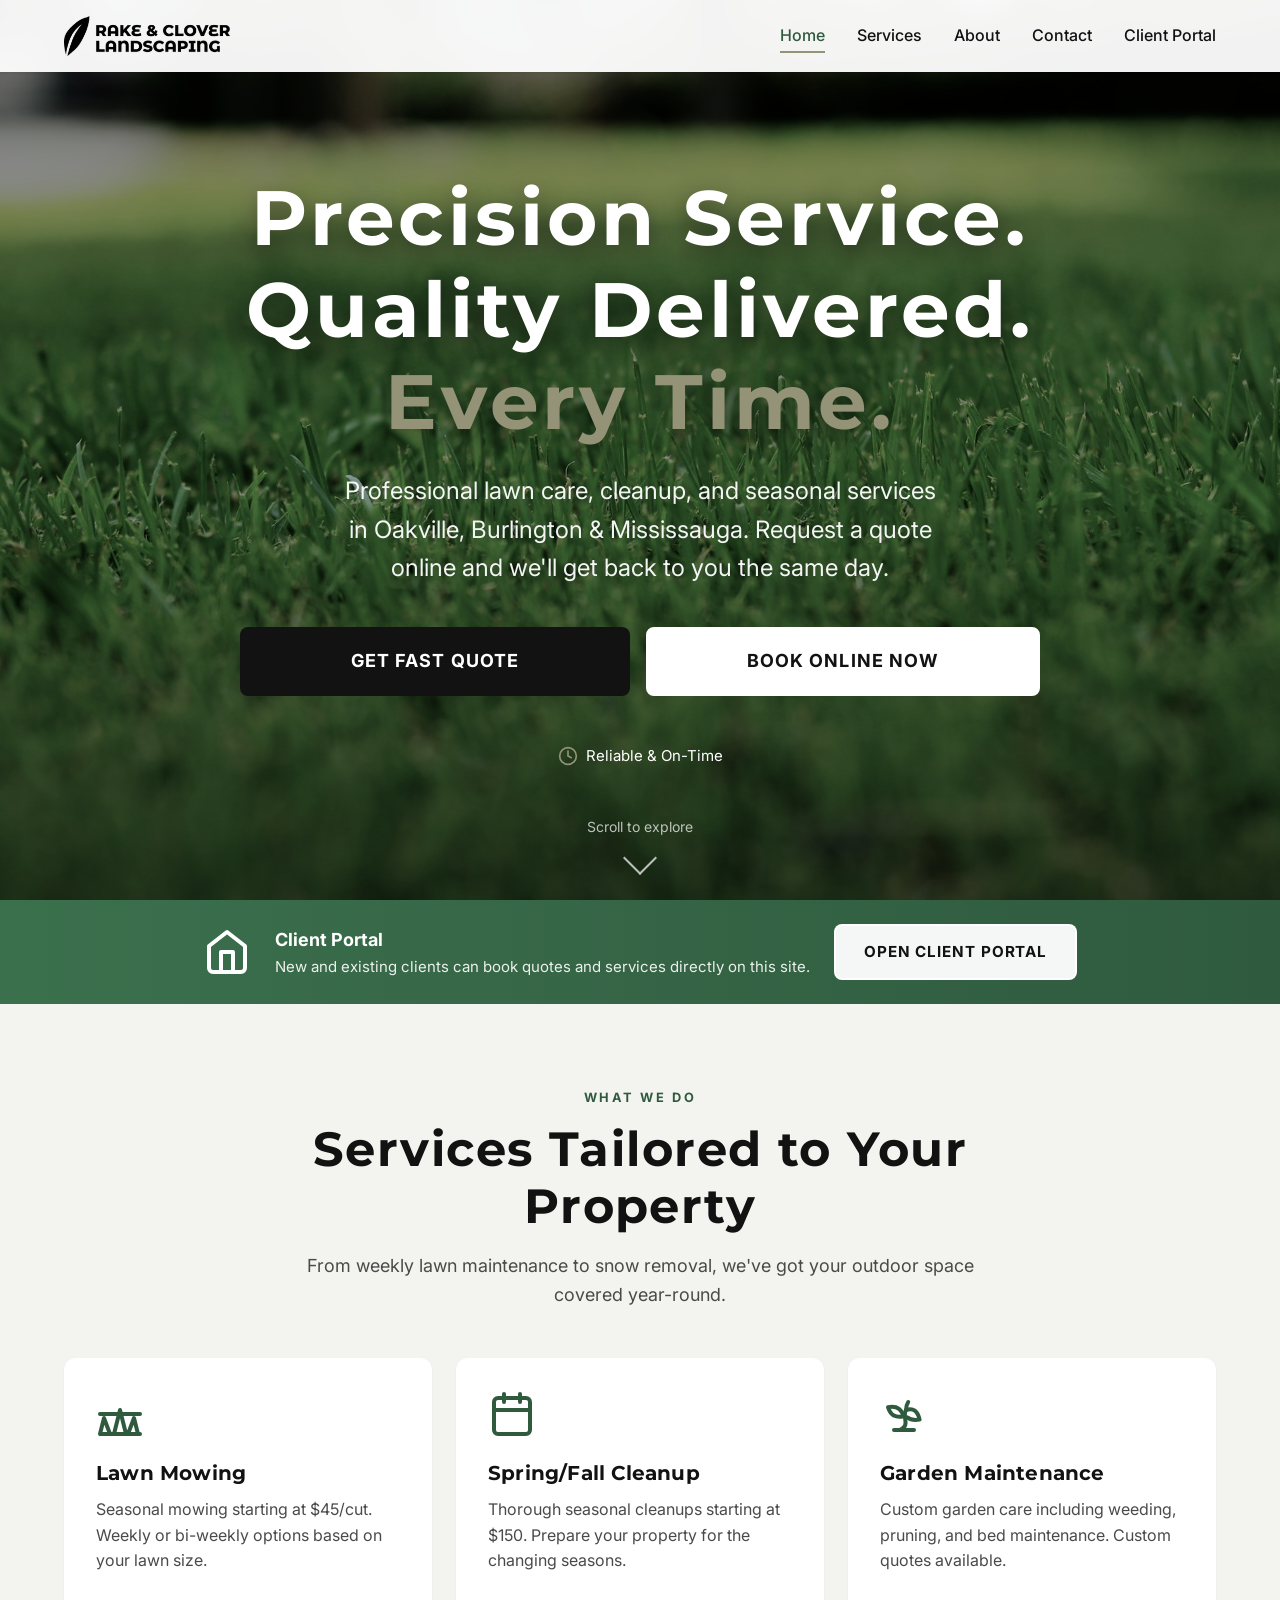
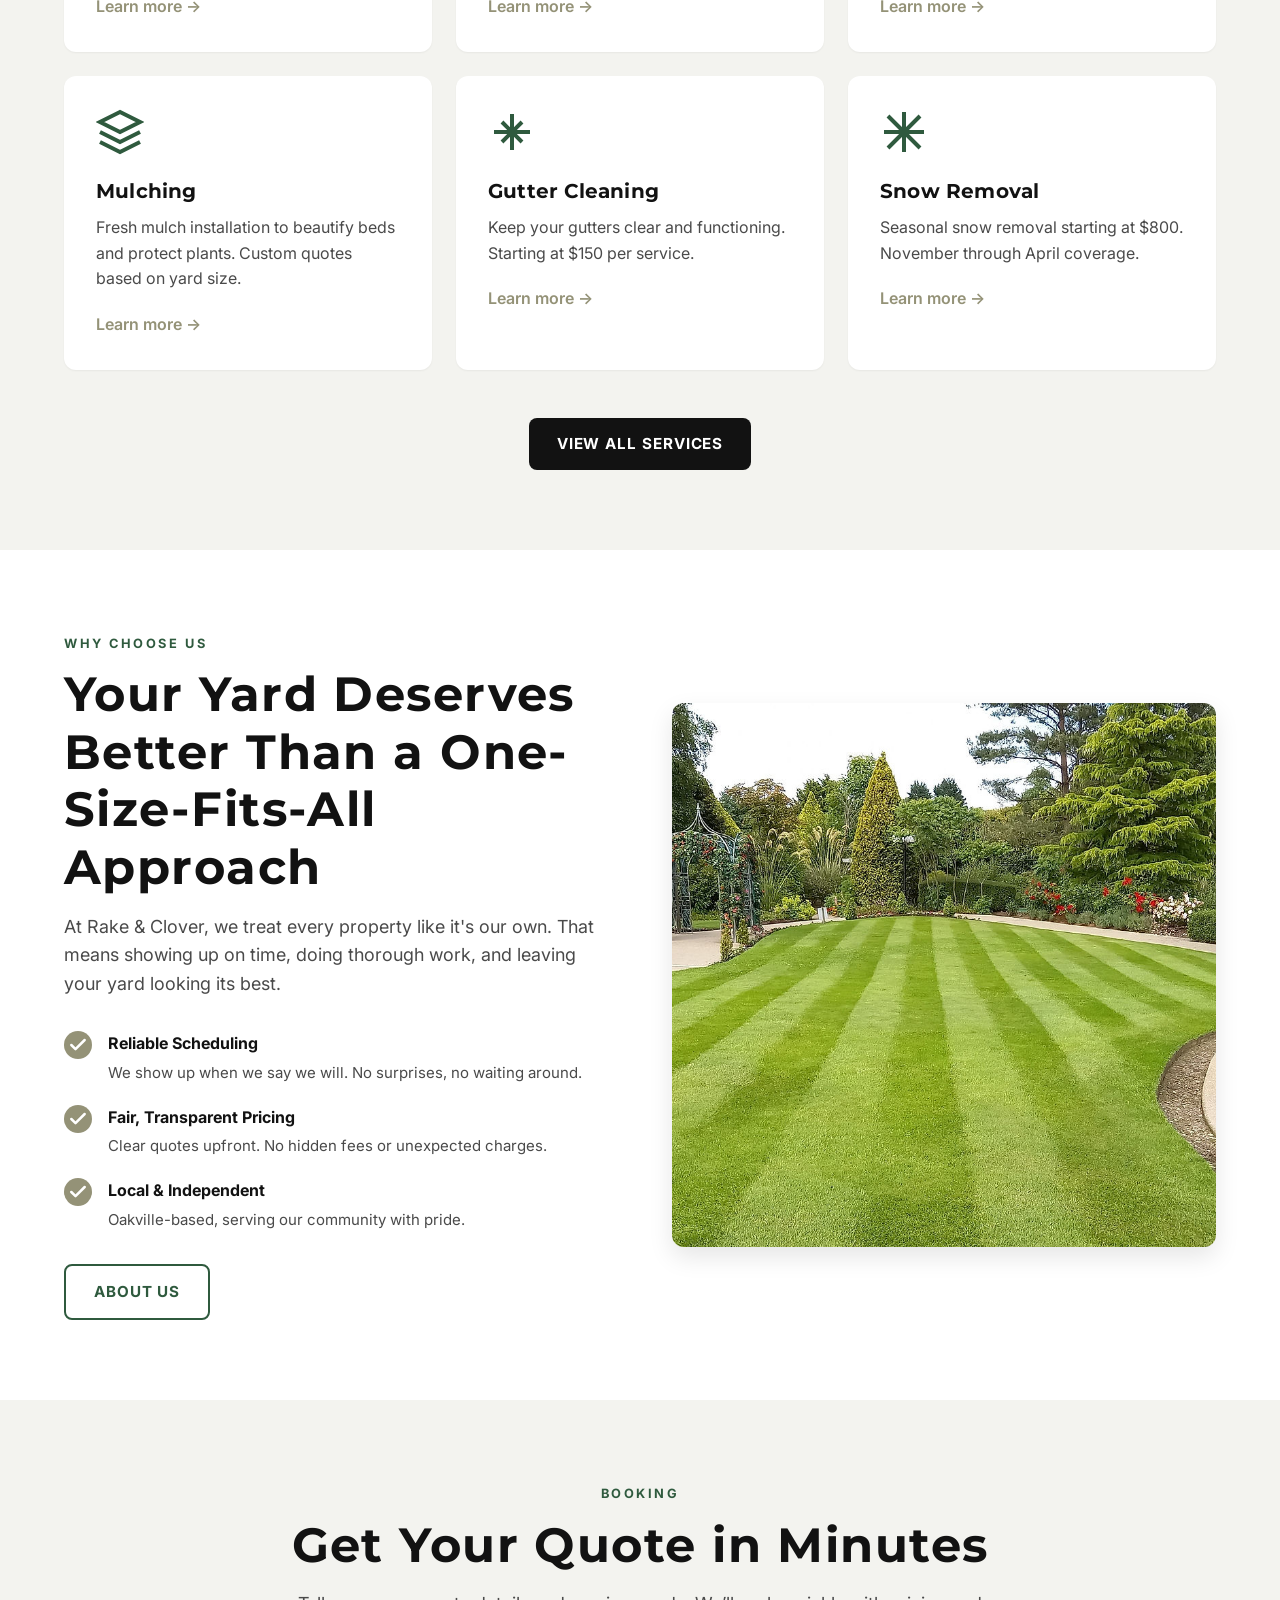
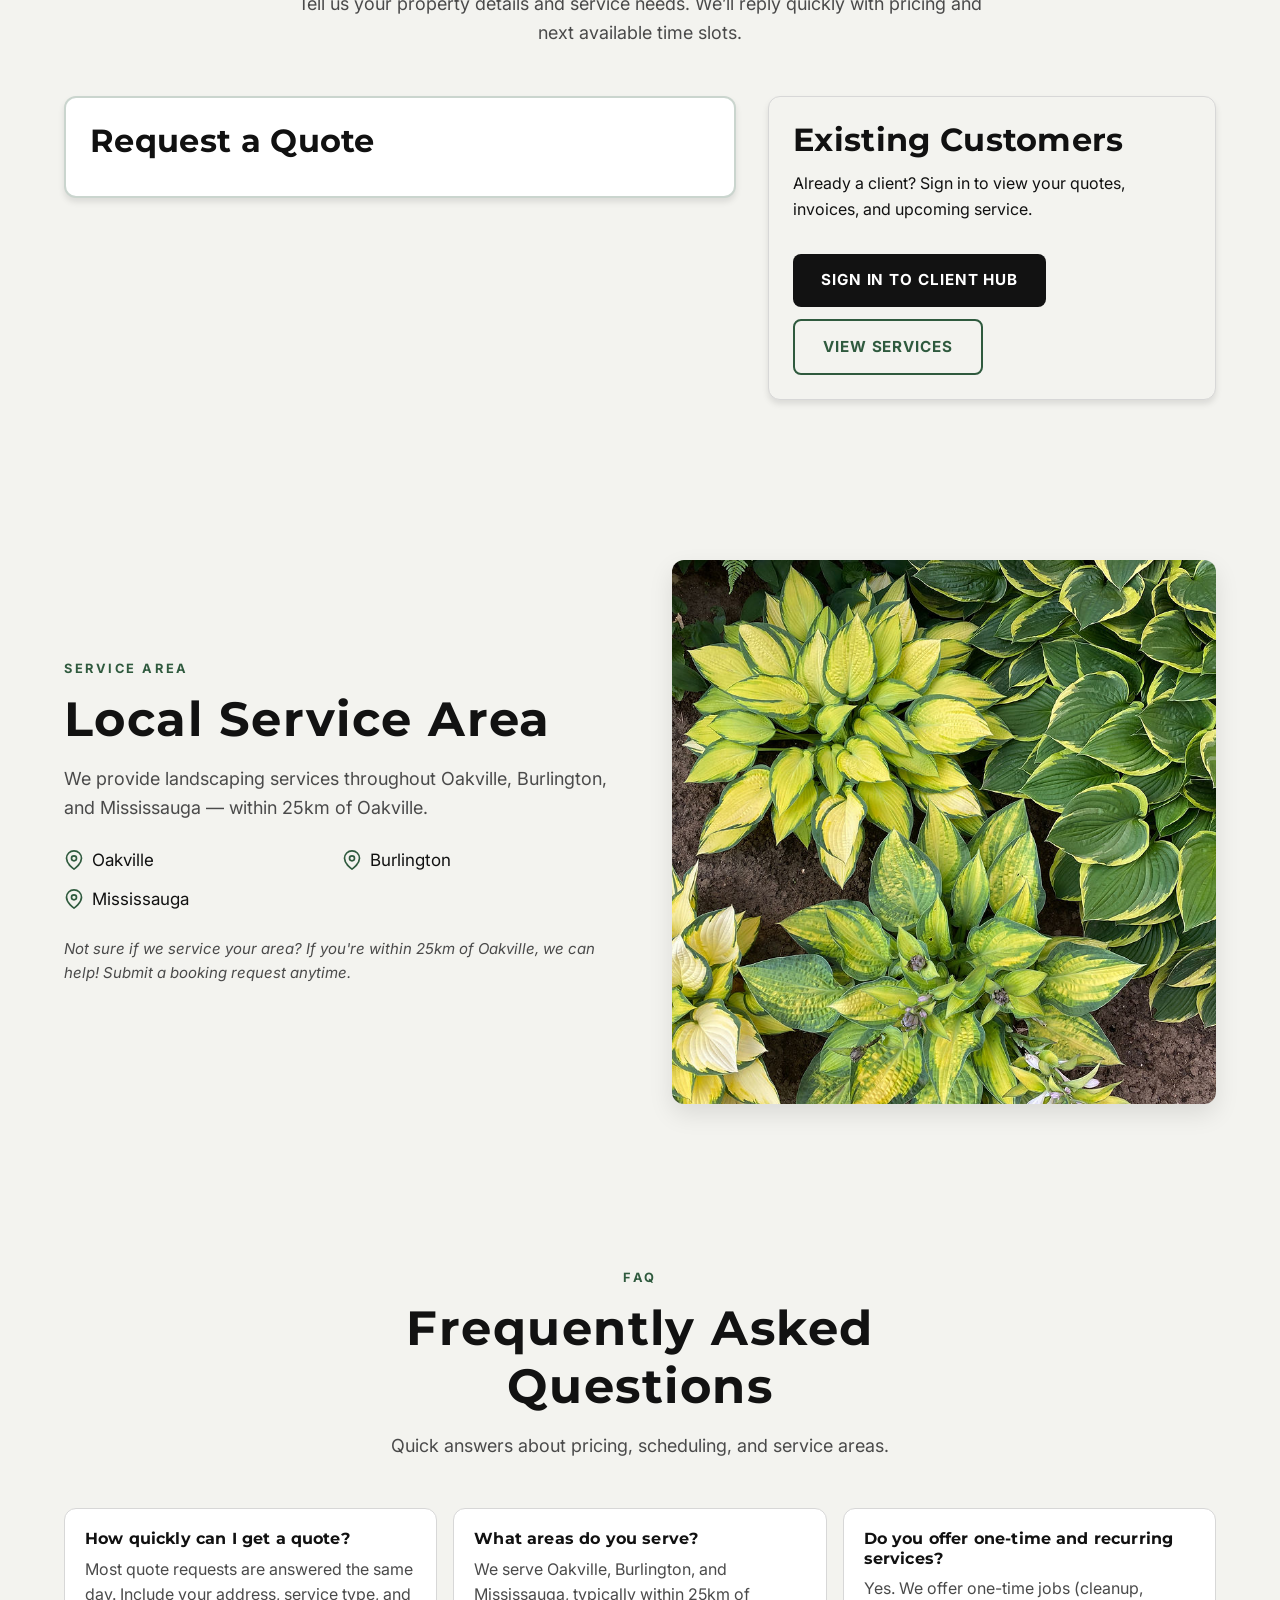
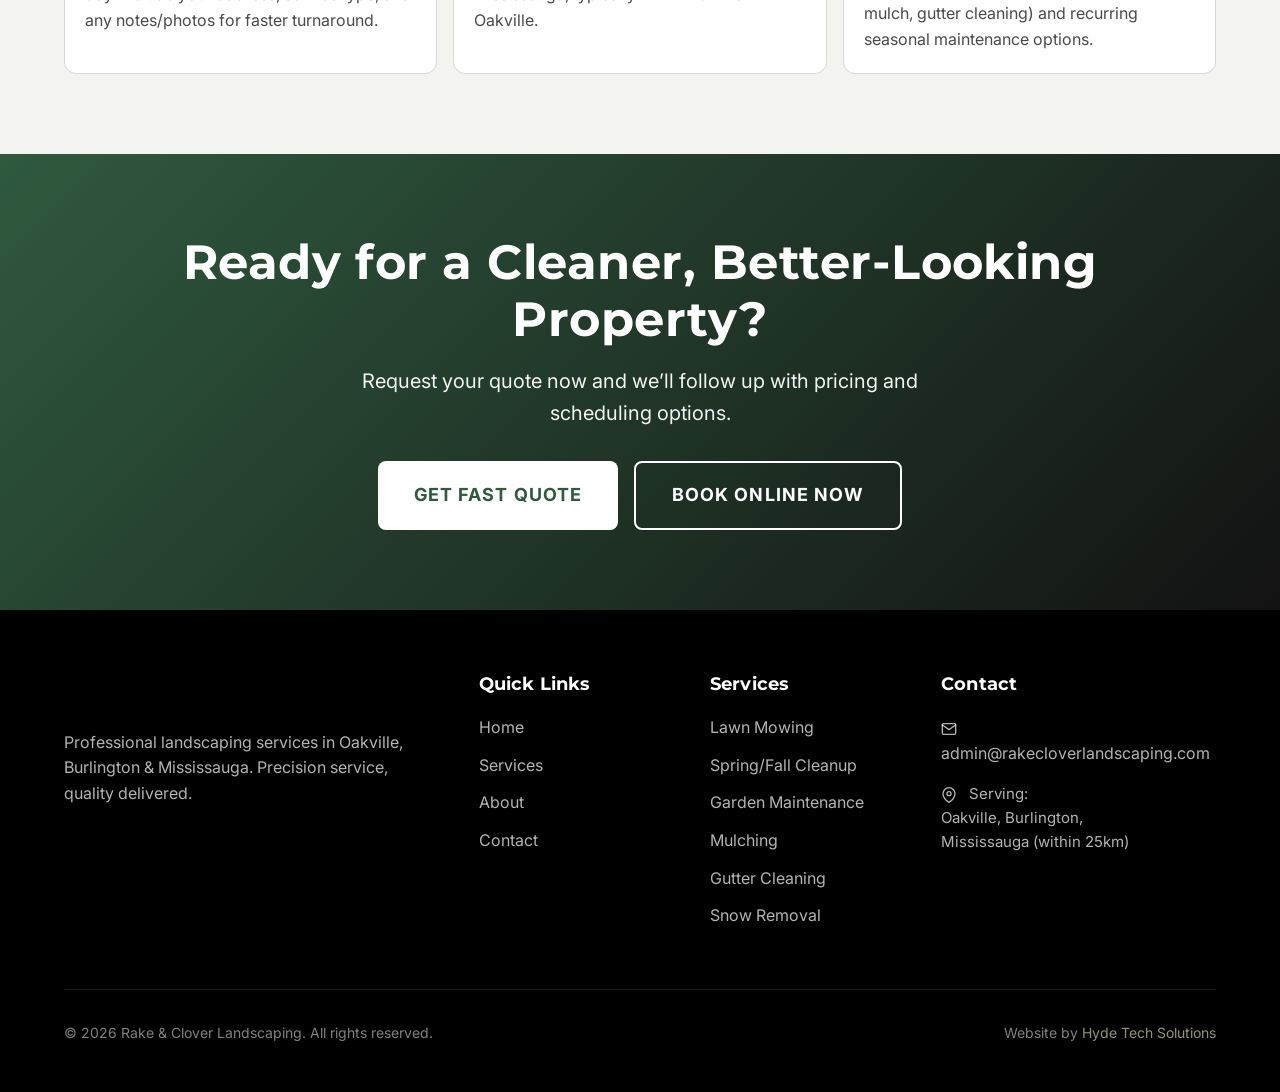
==== index.html @ 2d7fb5ef "Initial copy from rake-clover-landscaping-website (baseline)" ====
<!DOCTYPE html>
<html lang="en">
<head> <meta charset="UTF-8"> <meta name="viewport" content="width=device-width, initial-scale=1.0"> <link rel="canonical" href="https://rakecloverlandscaping.com/"> <title>Landscaping Oakville | Lawn Care, Cleanup & Snow Removal | Rake & Clover</title> <meta name="description" content="Rake & Clover Landscaping provides lawn mowing, spring/fall cleanup, mulch, gutter cleaning, and snow removal in Oakville, Burlington, and Mississauga. Request a fast quote."> <meta name="keywords" content="landscaping Oakville, lawn mowing Oakville, spring cleanup Oakville, fall cleanup Burlington, gutter cleaning Mississauga, snow removal Oakville"> <meta property="og:title" content="Rake & Clover Landscaping | Oakville, Burlington & Mississauga"> <meta property="og:description" content="Professional landscaping and seasonal property care. Fast quotes and reliable service."> <meta property="og:type" content="website"> <meta property="og:url" content="https://rakecloverlandscaping.com/"> <meta property="og:image" content="https://rakecloverlandscaping.com/images/brand-logo.png"> <link rel="stylesheet" href="css/style.css"> <link rel="preconnect" href="https://fonts.googleapis.com"> <link rel="preconnect" href="https://fonts.gstatic.com" crossorigin> <link href="https://fonts.googleapis.com/css2?family=Inter:wght@400;500;600;700;800&family=Montserrat:wght@600;700;800&display=swap" rel="stylesheet"> <link rel="icon" type="image/svg+xml" href="favicon.svg?v=3"> <link rel="apple-touch-icon" href="favicon.svg?v=3">
<script type="application/ld+json">{"@context":"https://schema.org","@type":"LocalBusiness","name":"Rake & Clover Landscaping","areaServed":["Oakville","Burlington","Mississauga"],"description":"Residential landscaping and seasonal property care services.","url":"https://rakecloverlandscaping.com/","serviceType":["Lawn Mowing","Spring/Fall Cleanup","Garden Maintenance","Mulching","Gutter Cleaning","Snow Removal"]}</script><!-- Meta Pixel Code -->
<script>
!function(f,b,e,v,n,t,s)
{if(f.fbq)return;n=f.fbq=function(){n.callMethod?
n.callMethod.apply(n,arguments):n.queue.push(arguments)};
if(!f._fbq)f._fbq=n;n.push=n;n.loaded=!0;n.version='2.0';
n.queue=[];t=b.createElement(e);t.async=!0;
t.src=v;s=b.getElementsByTagName(e)[0];
s.parentNode.insertBefore(t,s)}(window, document,'script',
'https://connect.facebook.net/en_US/fbevents.js');
fbq('init', '1283860010604973');
fbq('track', 'PageView');
</script>
<noscript><img height="1" width="1" style="display:none"
src="https://www.facebook.com/tr?id=1283860010604973&ev=PageView&noscript=1"
/></noscript>
<!-- End Meta Pixel Code -->
</head>
<body> <!-- SVG Icons Sprite --> <svg style="display: none;"> <defs> <symbol id="icon-phone" viewBox="0 0 24 24" fill="none" stroke="currentColor" stroke-width="2" stroke-linecap="round" stroke-linejoin="round"><path d="M22 16.92v3a2 2 0 0 1-2.18 2 19.79 19.79 0 0 1-8.63-3.07 19.5 19.5 0 0 1-6-6 19.79 19.79 0 0 1-3.07-8.67A2 2 0 0 1 4.11 2h3a2 2 0 0 1 2 1.72 12.84 12.84 0 0 0 .7 2.81 2 2 0 0 1-.45 2.11L8.09 9.91a16 16 0 0 0 6 6l1.27-1.27a2 2 0 0 1 2.11-.45 12.84 12.84 0 0 0 2.81.7A2 2 0 0 1 22 16.92z"/></symbol> <symbol id="icon-check" viewBox="0 0 24 24" fill="none" stroke="currentColor" stroke-width="3" stroke-linecap="round" stroke-linejoin="round"><polyline points="20 6 9 17 4 12"/></symbol> <symbol id="icon-map-pin" viewBox="0 0 24 24" fill="none" stroke="currentColor" stroke-width="2" stroke-linecap="round" stroke-linejoin="round"><path d="M21 10c0 7-9 13-9 13s-9-6-9-13a9 9 0 0 1 18 0z"/><circle cx="12" cy="10" r="3"/></symbol> <symbol id="icon-mail" viewBox="0 0 24 24" fill="none" stroke="currentColor" stroke-width="2" stroke-linecap="round" stroke-linejoin="round"><path d="M4 4h16c1.1 0 2 .9 2 2v12c0 1.1-.9 2-2 2H4c-1.1 0-2-.9-2-2V6c0-1.1.9-2 2-2z"/><polyline points="22,6 12,13 2,6"/></symbol> <symbol id="icon-clock" viewBox="0 0 24 24" fill="none" stroke="currentColor" stroke-width="2" stroke-linecap="round" stroke-linejoin="round"><circle cx="12" cy="12" r="10"/><polyline points="12 6 12 12 16 14"/></symbol> <symbol id="icon-star" viewBox="0 0 24 24" fill="currentColor"><polygon points="12 2 15.09 8.26 22 9.27 17 14.14 18.18 21.02 12 17.77 5.82 21.02 7 14.14 2 9.27 8.91 8.26 12 2"/></symbol> <symbol id="icon-lawn" viewBox="0 0 24 24" fill="none" stroke="currentColor" stroke-width="2" stroke-linecap="round" stroke-linejoin="round"><path d="M2 22h20M2 22l2-8 3 8M9 22l3-12 3 12M16 22l3-8 2 8M2 12h20"/></symbol> <symbol id="icon-scissors" viewBox="0 0 24 24" fill="none" stroke="currentColor" stroke-width="2" stroke-linecap="round" stroke-linejoin="round"><circle cx="6" cy="6" r="3"/><circle cx="6" cy="18" r="3"/><line x1="20" y1="4" x2="8.12" y2="15.88"/><line x1="14.47" y1="14.48" x2="20" y2="20"/><line x1="8.12" y1="8.12" x2="12" y2="12"/></symbol> <symbol id="icon-shield" viewBox="0 0 24 24" fill="none" stroke="currentColor" stroke-width="2" stroke-linecap="round" stroke-linejoin="round"><path d="M12 22s8-4 8-10V5l-8-3-8 3v7c0 6 8 10 8 10z"/></symbol> <symbol id="icon-plant" viewBox="0 0 24 24" fill="none" stroke="currentColor" stroke-width="2" stroke-linecap="round" stroke-linejoin="round"><path d="M7 20h10M10 20c5.5-2.5.8-6.4 3-10"/><path d="M9.5 9.4c1.1.8 1.8 2.2 2.3 3.7-2 .4-3.5.4-4.8-.3-1.2-.6-2.3-1.9-3-4.2 2.8-.5 4.4 0 5.5.8z"/><path d="M14.1 6a7 7 0 0 0-1.1 4c1.9-.6 3.2-.6 4.4.3 1.1.8 1.9 2.3 2.4 4.5-3.1.5-5.1-.2-6.2-1.1"/></symbol> <symbol id="icon-calendar" viewBox="0 0 24 24" fill="none" stroke="currentColor" stroke-width="2" stroke-linecap="round" stroke-linejoin="round"><rect x="3" y="4" width="18" height="18" rx="2" ry="2"/><line x1="16" y1="2" x2="16" y2="6"/><line x1="8" y1="2" x2="8" y2="6"/><line x1="3" y1="10" x2="21" y2="10"/></symbol> <symbol id="icon-home" viewBox="0 0 24 24" fill="none" stroke="currentColor" stroke-width="2" stroke-linecap="round" stroke-linejoin="round"><path d="M3 9l9-7 9 7v11a2 2 0 0 1-2 2H5a2 2 0 0 1-2-2z"/><polyline points="9 22 9 12 15 12 15 22"/></symbol> <symbol id="icon-leaf" viewBox="0 0 24 24" fill="none" stroke="currentColor" stroke-width="2" stroke-linecap="round" stroke-linejoin="round"><path d="M11 20A7 7 0 0 1 9.8 6.1C15.5 5 17 4.48 19 2c1 2 2 4.18 2 8 0 5.5-4.78 10-10 10Z"/><path d="M2 21c0-3 1.85-5.36 5.08-6C9.5 14.52 12 13 13 12"/></symbol> </defs> </svg> <!-- Header --> <header class="header"> <div class="container"> <nav class="navbar"> <a href="index.html" class="logo"> <img class="brand-logo" src="images/brand-logo.png" alt="Rake & Clover Landscaping"> </a> <button class="nav-toggle" aria-label="Toggle navigation"> <span></span> <span></span> <span></span> </button> <ul class="nav-menu"> <li><a href="index.html" class="active">Home</a></li> <li><a href="services.html">Services</a></li> <li><a href="about.html">About</a></li> <li><a href="contact.html">Contact</a></li> <li><a href="portal.html">Client Portal</a></li> </ul>
</nav> </div> </header> <!-- Hero Section --> <section class="hero"> <div class="hero-bg" style="background-image: url('images/hero-grass.jpg'); background-size: cover; background-position: center;"> <div class="hero-overlay"></div> </div> <div class="container"> <div class="hero-content"> <h1 class="hero-title">Precision Service.<br>Quality Delivered.<br><span class="text-accent">Every Time.</span></h1> <p class="hero-subtitle">Professional lawn care, cleanup, and seasonal services in Oakville, Burlington & Mississauga. Request a quote online and we'll get back to you the same day.</p> <div class="hero-ctas"> <a href="index.html#booking" class="btn btn-large btn-primary"> <span>Get Fast Quote</span>  </a> <a href="contact.html" class="btn btn-large btn-secondary">Book Online Now</a> </div> <div class="hero-trust"> <div class="trust-item"> <svg class="trust-icon"><use href="#icon-clock"/></svg> <span>Reliable & On-Time</span> </div> </div> </div> </div> <div class="scroll-indicator"> <span>Scroll to explore</span> <div class="scroll-arrow"></div> </div> </section> <!-- AI Agent Banner --> <section class="ai-banner"> <div class="container"> <div class="ai-banner-content"> <svg class="ai-icon"><use href="#icon-home"/></svg> <div class="ai-text"> <strong>Client Portal</strong> <span>New and existing clients can book quotes and services directly on this site.</span> </div> <a href="portal.html" class="btn btn-accent">Open Client Portal</a> </div> </div> </section> <!-- Services Section --> <section class="services-section" id="services"> <div class="container"> <div class="section-header"> <span class="section-label">What We Do</span> <h2 class="section-title">Services Tailored to Your Property</h2> <p class="section-subtitle">From weekly lawn maintenance to snow removal, we've got your outdoor space covered year-round.</p> </div> <div class="services-grid"> <div class="service-card"> <svg class="service-icon"><use href="#icon-lawn"/></svg> <h3>Lawn Mowing</h3> <p>Seasonal mowing starting at $45/cut. Weekly or bi-weekly options based on your lawn size.</p> <a href="services.html#lawn-care" class="link-arrow">Learn more →</a> </div> <div class="service-card"> <svg class="service-icon"><use href="#icon-calendar"/></svg> <h3>Spring/Fall Cleanup</h3> <p>Thorough seasonal cleanups starting at $150. Prepare your property for the changing seasons.</p> <a href="services.html#seasonal" class="link-arrow">Learn more →</a> </div> <div class="service-card"> <svg class="service-icon"><use href="#icon-plant"/></svg> <h3>Garden Maintenance</h3> <p>Custom garden care including weeding, pruning, and bed maintenance. Custom quotes available.</p> <a href="services.html#garden" class="link-arrow">Learn more →</a> </div> <div class="service-card"> <svg class="service-icon" viewBox="0 0 24 24" fill="none" stroke="currentColor" stroke-width="2"><path d="M12 2L2 7l10 5 10-5-10-5zM2 17l10 5 10-5M2 12l10 5 10-5"/></svg> <h3>Mulching</h3> <p>Fresh mulch installation to beautify beds and protect plants. Custom quotes based on yard size.</p> <a href="services.html#mulch" class="link-arrow">Learn more →</a> </div> <div class="service-card"> <svg class="service-icon" viewBox="0 0 24 24" fill="none" stroke="currentColor" stroke-width="2"><path d="M12 3v18M3 12h18M7 7l10 10M7 17L17 7"/></svg> <h3>Gutter Cleaning</h3> <p>Keep your gutters clear and functioning. Starting at $150 per service.</p> <a href="services.html#gutter" class="link-arrow">Learn more →</a> </div> <div class="service-card"> <svg class="service-icon" viewBox="0 0 24 24" fill="none" stroke="currentColor" stroke-width="2"><path d="M12 2v20M2 12h20M4 4l16 16M4 20L20 4"/></svg> <h3>Snow Removal</h3> <p>Seasonal snow removal starting at $800. November through April coverage.</p> <a href="services.html#snow" class="link-arrow">Learn more →</a> </div> </div> <div class="section-cta"> <a href="services.html" class="btn btn-primary">View All Services</a> </div> </div> </section> <!-- Why Choose Us --> <section class="why-us"> <div class="container"> <div class="why-us-grid"> <div class="why-us-content"> <span class="section-label">Why Choose Us</span> <h2 class="section-title">Your Yard Deserves Better Than a One-Size-Fits-All Approach</h2> <p>At Rake & Clover, we treat every property like it's our own. That means showing up on time, doing thorough work, and leaving your yard looking its best.</p> <ul class="feature-list"> <li> <svg class="feature-icon"><use href="#icon-check"/></svg> <div> <strong>Reliable Scheduling</strong> <span>We show up when we say we will. No surprises, no waiting around.</span> </div> </li> <li> <svg class="feature-icon"><use href="#icon-check"/></svg> <div> <strong>Fair, Transparent Pricing</strong> <span>Clear quotes upfront. No hidden fees or unexpected charges.</span> </div> </li> <li> <svg class="feature-icon"><use href="#icon-check"/></svg> <div> <strong>Local & Independent</strong> <span>Oakville-based, serving our community with pride.</span> </div> </li> </ul> <a href="about.html" class="btn btn-secondary">About Us</a> </div> <div class="why-us-image"> <img src="images/lawn-care.jpg" alt="Beautiful striped lawn with trees and paths" class="rounded-image"> </div> </div> </div> </section> <!-- Booking Section --> <section class="booking-section" id="booking"> <div class="container"> <div class="section-header"> <span class="section-label">Booking</span> <h2 class="section-title">Get Your Quote in Minutes</h2> <p class="section-subtitle">Tell us your property details and service needs. We’ll reply quickly with pricing and next available time slots.</p> </div> <div class="booking-grid"> <div class="booking-card"> <h3>Request a Quote</h3> <!-- Jobber Work Request Form Embed --> <div id="1b58b81e-cdf5-4b91-8c68-4f1d2977c3e0-2474134"></div> <link rel="stylesheet" href="https://d3ey4dbjkt2f6s.cloudfront.net/assets/external/work_request_embed.css" media="screen" /> <script src="https://d3ey4dbjkt2f6s.cloudfront.net/assets/static_link/work_request_embed_snippet.js" clienthub_id="1b58b81e-cdf5-4b91-8c68-4f1d2977c3e0-2474134" form_url="https://clienthub.getjobber.com/client_hubs/1b58b81e-cdf5-4b91-8c68-4f1d2977c3e0/public/work_request/embedded_work_request_form?form_id=2474134"></script> </div> <div class="booking-card" style="background: var(--color-bg-alt);"> <h3>Existing Customers</h3> <p>Already a client? Sign in to view your quotes, invoices, and upcoming service.</p> <a class="btn btn-primary" href="https://clienthub.getjobber.com/client_hubs/1b58b81e-cdf5-4b91-8c68-4f1d2977c3e0/login/new?source=share_login" target="_blank" rel="noopener" style="margin-top: 1rem;">Sign In to Client Hub</a> <a class="btn btn-secondary" href="services.html" style="margin-top: 0.75rem;">View Services</a> </div> </div> </div> </section> <!-- Service Area --> <section class="service-area"> <div class="container"> <div class="service-area-grid"> <div class="service-area-content"> <span class="section-label">Service Area</span> <h2 class="section-title">Local Service Area</h2> <p>We provide landscaping services throughout Oakville, Burlington, and Mississauga — within 25km of Oakville.</p> <ul class="location-list"> <li><svg class="location-icon"><use href="#icon-map-pin"/></svg> Oakville</li> <li><svg class="location-icon"><use href="#icon-map-pin"/></svg> Burlington</li> <li><svg class="location-icon"><use href="#icon-map-pin"/></svg> Mississauga</li> </ul> <p class="location-note">Not sure if we service your area? If you're within 25km of Oakville, we can help! Submit a booking request anytime.</p> </div> <div class="service-area-map"> <img src="images/garden-maintenance.jpg" alt="Landscaping service area - Oakville, Burlington, Mississauga" class="rounded-image"> </div> </div> </div> </section> <!-- FAQ Section --> <section class="faq-section"> <div class="container"> <div class="section-header"> <span class="section-label">FAQ</span> <h2 class="section-title">Frequently Asked Questions</h2> <p class="section-subtitle">Quick answers about pricing, scheduling, and service areas.</p> </div> <div class="faq-grid"> <div class="faq-item"><h3>How quickly can I get a quote?</h3><p>Most quote requests are answered the same day. Include your address, service type, and any notes/photos for faster turnaround.</p></div> <div class="faq-item"><h3>What areas do you serve?</h3><p>We serve Oakville, Burlington, and Mississauga, typically within 25km of Oakville.</p></div> <div class="faq-item"><h3>Do you offer one-time and recurring services?</h3><p>Yes. We offer one-time jobs (cleanup, mulch, gutter cleaning) and recurring seasonal maintenance options.</p></div>  </div> </div> </section> <!-- CTA Section --> <section class="cta-section"> <div class="container"> <div class="cta-content"> <h2>Ready for a Cleaner, Better-Looking Property?</h2> <p>Request your quote now and we’ll follow up with pricing and scheduling options.</p> <div class="cta-buttons"> <a href="index.html#booking" class="btn btn-large btn-white"> <span>Get Fast Quote</span> </a> <a href="contact.html" class="btn btn-large btn-outline-white">Book Online Now</a> </div> </div> </div> </section> <!-- Footer --> <footer class="footer"> <div class="container"> <div class="footer-grid"> <div class="footer-brand"> <a href="index.html" class="logo"> <img class="brand-logo" src="images/brand-logo.png" alt="Rake & Clover Landscaping"> </a> <p>Professional landscaping services in Oakville, Burlington & Mississauga. Precision service, quality delivered.</p> <!-- Social links: add URLs when Jon provides Facebook/Instagram/Google pages --> </div> <div class="footer-links"> <h4>Quick Links</h4> <ul> <li><a href="index.html">Home</a></li> <li><a href="services.html">Services</a></li> <li><a href="about.html">About</a></li> <li><a href="contact.html">Contact</a></li> </ul> </div> <div class="footer-links"> <h4>Services</h4> <ul> <li><a href="services.html#lawn-care">Lawn Mowing</a></li> <li><a href="services.html#seasonal">Spring/Fall Cleanup</a></li> <li><a href="services.html#garden">Garden Maintenance</a></li> <li><a href="services.html#mulch">Mulching</a></li> <li><a href="services.html#gutter">Gutter Cleaning</a></li> <li><a href="services.html#snow">Snow Removal</a></li> </ul> </div> <div class="footer-contact"> <h4>Contact</h4> <p> <a href="mailto:admin@rakecloverlandscaping.com"><svg class="icon-inline"><use href="#icon-mail"/></svg> admin@rakecloverlandscaping.com</a> </p> <p class="service-area-text"> <svg class="icon-inline"><use href="#icon-map-pin"/></svg> Serving:<br> Oakville, Burlington,<br>Mississauga (within 25km) </p> </div> </div> <div class="footer-bottom"> <p>&copy; 2026 Rake & Clover Landscaping. All rights reserved.</p> <p class="credit">Website by <a href="https://hydetech.ca" target="_blank">Hyde Tech Solutions</a></p> </div> </div> </footer>
<script src="js/main.js"></script>
</body>
</html>
---- css/style.css ----
/* Rake & Clover Landscaping - Main Stylesheet */

/* CSS Variables */
:root {
    --color-primary: #2f5a3e;
    --color-primary-dark: #121212;
    --color-primary-light: #3b704d;
    --color-accent: #949277;
    --color-accent-hover: #7f7d64;
    --color-text: #111111;
    --color-text-light: #4a4a4a;
    --color-text-muted: #707070;
    --color-bg: #ffffff;
    --color-bg-alt: #f3f3ef;
    --color-bg-dark: #000000;
    --color-border: #d7d7d7;
    --color-white: #fff;
    --color-success: #28a745;
    
    --font-heading: 'Montserrat', 'Inter', sans-serif;
    --font-body: 'Inter', -apple-system, BlinkMacSystemFont, sans-serif;
    
    --shadow-sm: 0 1px 2px rgba(0,0,0,0.05);
    --shadow-md: 0 4px 6px rgba(0,0,0,0.1);
    --shadow-lg: 0 10px 25px rgba(0,0,0,0.1);
    --shadow-xl: 0 20px 40px rgba(0,0,0,0.15);
    
    --radius-sm: 4px;
    --radius-md: 8px;
    --radius-lg: 12px;
    --radius-xl: 16px;
    
    --transition: all 0.3s ease;
    --max-width: 1200px;
}

/* Reset & Base */
*, *::before, *::after {
    box-sizing: border-box;
    margin: 0;
    padding: 0;
}

html {
    scroll-behavior: smooth;
    font-size: 16px;
}

body {
    font-family: var(--font-body);
    font-size: 1rem;
    line-height: 1.6;
    color: var(--color-text);
    background-color: var(--color-bg);
    -webkit-font-smoothing: antialiased;
    -moz-osx-font-smoothing: grayscale;
}

img {
    max-width: 100%;
    height: auto;
    display: block;
}

/* SVG Icons */
.icon {
    width: 20px;
    height: 20px;
    flex-shrink: 0;
}

.icon-inline {
    width: 16px;
    height: 16px;
    display: inline-block;
    vertical-align: middle;
    margin-right: 0.5rem;
}

/* Brand Logo */
.brand-logo {
    height: 40px;
    width: auto;
    display: block;
}

@media (max-width: 768px) {
    .brand-logo {
        height: 34px;
    }
}

/* Phone Icon */
.phone-icon {
    width: 18px;
    height: 18px;
}

/* Service Icons */
.service-icon {
    width: 48px;
    height: 48px;
    color: var(--color-primary);
    margin-bottom: 1rem;
}

/* Feature Icons */
.feature-icon {
    width: 24px;
    height: 24px;
    color: var(--color-white);
    background-color: var(--color-accent);
    border-radius: 50%;
    padding: 4px;
    flex-shrink: 0;
}

/* Trust Icons */
.trust-icon {
    width: 20px;
    height: 20px;
    color: var(--color-white);
}

.trust-icon.star-icon {
    color: var(--color-accent);
}

/* Location Icons */
.location-icon {
    width: 20px;
    height: 20px;
    color: var(--color-primary);
    flex-shrink: 0;
}

/* AI Banner Icon */
.ai-icon {
    width: 48px;
    height: 48px;
    flex-shrink: 0;
}

/* Social Icons */
.social-links svg {
    width: 24px;
    height: 24px;
    transition: var(--transition);
}

.social-links a:hover svg {
    transform: translateY(-3px);
    color: var(--color-accent);
}

/* Star Rating */
.stars {
    display: flex;
    gap: 0.25rem;
}

.stars svg {
    width: 20px;
    height: 20px;
    color: var(--color-accent);
    fill: var(--color-accent);
}

/* Rounded Images */
.rounded-image {
    border-radius: var(--radius-lg);
    box-shadow: var(--shadow-lg);
    transition: var(--transition);
}

.rounded-image:hover {
    transform: scale(1.02);
}

/* Gallery Images */
.gallery-item img {
    width: 100%;
    height: 100%;
    object-fit: cover;
    transition: var(--transition);
}

.gallery-item:hover img {
    transform: scale(1.05);
}

.brand-gallery {
    display: grid;
    grid-template-columns: repeat(auto-fit, minmax(240px, 1fr));
    gap: 1.25rem;
}

.brand-gallery img {
    width: 100%;
    aspect-ratio: 4/3;
    object-fit: cover;
    border-radius: 12px;
    box-shadow: var(--shadow-md);
}

a {
    color: inherit;
    text-decoration: none;
}

ul {
    list-style: none;
}

/* Container */
.container {
    width: 100%;
    max-width: var(--max-width);
    margin: 0 auto;
    padding: 0 1.5rem;
}

/* Typography */
h1, h2, h3, h4, h5, h6 {
    font-family: var(--font-heading);
    font-weight: 700;
    line-height: 1.2;
    letter-spacing: 0.01em;
    text-transform: none;
    margin-bottom: 1rem;
}

h1 { font-size: clamp(2.5rem, 5vw, 4rem); }
h2 { font-size: clamp(2rem, 4vw, 3rem); }
h3 { font-size: clamp(1.5rem, 3vw, 2rem); }
h4 { font-size: 1.25rem; }

p {
    margin-bottom: 1rem;
}

/* Buttons */
.btn {
    display: inline-flex;
    align-items: center;
    justify-content: center;
    gap: 0.5rem;
    padding: 0.875rem 1.75rem;
    font-family: var(--font-body);
    font-size: 0.95rem;
    font-weight: 700;
    text-transform: uppercase;
    letter-spacing: 0.06em;
    border: none;
    border-radius: var(--radius-md);
    cursor: pointer;
    transition: var(--transition);
    text-align: center;
}

.btn-primary {
    background-color: var(--color-primary-dark);
    color: var(--color-white);
}

.btn-primary:hover {
    background-color: var(--color-primary);
    transform: translateY(-2px);
    box-shadow: var(--shadow-md);
}

.btn-secondary {
    background-color: transparent;
    color: var(--color-primary);
    border: 2px solid var(--color-primary);
}

.btn-secondary:hover {
    background-color: var(--color-primary);
    color: var(--color-white);
}

.btn-accent {
    background-color: var(--color-primary);
    color: var(--color-white);
}

.btn-accent:hover {
    background-color: var(--color-primary-dark);
}

.btn-white {
    background-color: var(--color-white);
    color: var(--color-primary);
}

.btn-white:hover {
    background-color: var(--color-bg-alt);
}

.btn-outline-white {
    background-color: transparent;
    color: var(--color-white);
    border: 2px solid var(--color-white);
}

.btn-outline-white:hover {
    background-color: var(--color-white);
    color: var(--color-primary);
}

.btn-large {
    padding: 1.125rem 2.25rem;
    font-size: 1.125rem;
    flex-direction: column;
    gap: 0.25rem;
}

.btn-large small {
    font-size: 0.75rem;
    font-weight: 400;
    opacity: 0.9;
}

/* Header */
.header {
    position: fixed;
    top: 0;
    left: 0;
    right: 0;
    z-index: 1000;
    background-color: rgba(255, 255, 255, 0.95);
    backdrop-filter: blur(10px);
    box-shadow: var(--shadow-sm);
    transition: var(--transition);
}

.header.scrolled {
    box-shadow: var(--shadow-md);
}

.navbar {
    display: flex;
    align-items: center;
    justify-content: space-between;
    height: 72px;
}

.logo {
    display: flex;
    align-items: center;
    gap: 0;
    color: var(--color-primary);
}

.nav-menu {
    display: flex;
    align-items: center;
    gap: 2rem;
}

.nav-menu a {
    font-weight: 500;
    color: var(--color-text);
    position: relative;
    padding: 0.5rem 0;
}

.nav-menu a::after {
    content: '';
    position: absolute;
    bottom: 0;
    left: 0;
    width: 0;
    height: 2px;
    background-color: var(--color-accent);
    transition: var(--transition);
}

.nav-menu a:hover::after,
.nav-menu a.active::after {
    width: 100%;
}

.nav-menu a:hover,
.nav-menu a.active {
    color: var(--color-primary);
}

.nav-cta {
    display: flex;
    align-items: center;
    gap: 0.5rem;
}

.phone-icon {
    font-size: 1.25rem;
}

.nav-toggle {
    display: none;
    flex-direction: column;
    gap: 5px;
    background: none;
    border: none;
    cursor: pointer;
    padding: 0.5rem;
}

.nav-toggle span {
    display: block;
    width: 25px;
    height: 3px;
    background-color: var(--color-primary);
    transition: var(--transition);
}

/* Hero Section */
.hero {
    position: relative;
    min-height: 100vh;
    display: flex;
    align-items: center;
    justify-content: center;
    padding: 120px 0 80px;
    overflow: hidden;
}

.hero-bg {
    position: absolute;
    top: 0;
    left: 0;
    right: 0;
    bottom: 0;
    background: linear-gradient(135deg, var(--color-primary-dark) 0%, var(--color-primary) 100%);
}

.hero-overlay {
    position: absolute;
    top: 0;
    left: 0;
    right: 0;
    bottom: 0;
    background: linear-gradient(0deg, rgba(0,0,0,0.62) 0%, rgba(0,0,0,0.36) 45%, rgba(0,0,0,0.52) 100%);
}

.hero-content {
    position: relative;
    z-index: 1;
    text-align: center;
    color: var(--color-white);
    max-width: 800px;
    margin: 0 auto;
}

.hero-title {
    font-size: clamp(2.5rem, 6vw, 4.8rem);
    margin-bottom: 1.5rem;
    letter-spacing: 0.05em;
    text-shadow: 0 8px 24px rgba(0,0,0,0.45);
}

.text-accent {
    color: var(--color-accent);
}

.hero-subtitle {
    font-size: clamp(1.125rem, 2vw, 1.5rem);
    margin-bottom: 2.5rem;
    opacity: 0.95;
    max-width: 600px;
    margin-left: auto;
    margin-right: auto;
}

.hero-ctas {
    display: flex;
    flex-wrap: wrap;
    gap: 1rem;
    justify-content: center;
    margin-bottom: 3rem;
}

.hero-ctas .btn-secondary {
    background-color: white;
    color: var(--color-primary-dark);
    border: 2px solid white;
}

.hero-ctas .btn-secondary:hover {
    background-color: transparent;
    color: white;
    border: 2px solid white;
}

.hero-trust {
    display: flex;
    flex-wrap: wrap;
    gap: 2rem;
    justify-content: center;
    font-size: 0.9375rem;
}

.trust-item {
    display: flex;
    align-items: center;
    gap: 0.5rem;
}

.hero-trust .trust-icon {
    width: 20px;
    height: 20px;
    display: inline-block;
    background: none;
    border-radius: 0;
    color: var(--color-accent);
}

.scroll-indicator {
    position: absolute;
    bottom: 30px;
    left: 50%;
    transform: translateX(-50%);
    color: var(--color-white);
    font-size: 0.875rem;
    opacity: 0.7;
    display: flex;
    flex-direction: column;
    align-items: center;
    gap: 0.5rem;
}

.scroll-arrow {
    width: 24px;
    height: 24px;
    border-right: 2px solid var(--color-white);
    border-bottom: 2px solid var(--color-white);
    transform: rotate(45deg);
    animation: bounce 2s infinite;
}

@keyframes bounce {
    0%, 20%, 50%, 80%, 100% { transform: translateY(0) rotate(45deg); }
    40% { transform: translateY(10px) rotate(45deg); }
    60% { transform: translateY(5px) rotate(45deg); }
}

/* AI Banner */
.ai-banner {
    background: linear-gradient(90deg, var(--color-primary-light) 0%, var(--color-primary) 100%);
    padding: 1.5rem 0;
    color: var(--color-white);
}

/* Improve contrast for the AI banner CTA */
.ai-banner .btn-accent {
    background: rgba(255, 255, 255, 0.95);
    color: var(--color-primary-dark);
    border: 2px solid rgba(255, 255, 255, 0.9);
}

.ai-banner .btn-accent:hover {
    background: var(--color-white);
    color: var(--color-primary-dark);
}

.ai-banner-content {
    display: flex;
    align-items: center;
    justify-content: center;
    gap: 1.5rem;
    flex-wrap: wrap;
}

.ai-icon {
    font-size: 2.5rem;
}

.ai-text {
    display: flex;
    flex-direction: column;
}

.ai-text strong {
    font-size: 1.125rem;
}

.ai-text span {
    font-size: 0.9375rem;
    opacity: 0.9;
}

/* Section Styles */
section {
    padding: 5rem 0;
}

.section-header {
    text-align: center;
    max-width: 700px;
    margin: 0 auto 3rem;
}

.section-label {
    display: inline-block;
    font-size: 0.8rem;
    font-weight: 700;
    text-transform: uppercase;
    letter-spacing: 0.2em;
    color: var(--color-primary);
    margin-bottom: 0.75rem;
}

.section-title {
    margin-bottom: 1rem;
    color: var(--color-primary-dark);
    letter-spacing: 0.03em;
}

.section-subtitle {
    font-size: 1.125rem;
    color: var(--color-text-light);
}

.section-cta {
    text-align: center;
    margin-top: 3rem;
}

/* Services Section */
.services-section {
    background-color: var(--color-bg-alt);
}

.services-grid {
    display: grid;
    grid-template-columns: repeat(auto-fit, minmax(300px, 1fr));
    gap: 1.5rem;
}

.service-card {
    background-color: var(--color-white);
    padding: 2rem;
    border-radius: var(--radius-lg);
    box-shadow: var(--shadow-sm);
    transition: var(--transition);
}

.service-card:hover {
    transform: translateY(-5px);
    box-shadow: var(--shadow-lg);
}

.service-icon {
    font-size: 2.5rem;
    margin-bottom: 1rem;
}

.service-card h3 {
    font-size: 1.25rem;
    margin-bottom: 0.75rem;
    color: var(--color-primary-dark);
}

.service-card p {
    color: var(--color-text-light);
    margin-bottom: 1.25rem;
}

.link-arrow {
    font-weight: 600;
    color: var(--color-accent);
    display: inline-flex;
    align-items: center;
    gap: 0.25rem;
}

.link-arrow:hover {
    gap: 0.5rem;
}

/* Why Us Section */
.why-us {
    background-color: var(--color-white);
}

.why-us-grid {
    display: grid;
    grid-template-columns: 1fr 1fr;
    gap: 4rem;
    align-items: center;
}

.why-us-content p {
    font-size: 1.125rem;
    color: var(--color-text-light);
    margin-bottom: 2rem;
}

.feature-list {
    display: flex;
    flex-direction: column;
    gap: 1.25rem;
    margin-bottom: 2rem;
}

.feature-list li {
    display: flex;
    gap: 1rem;
}

.feature-icon {
    width: 28px;
    height: 28px;
    display: flex;
    align-items: center;
    justify-content: center;
    background-color: var(--color-accent);
    color: var(--color-white);
    border-radius: 50%;
    font-size: 0.875rem;
    flex-shrink: 0;
}

.feature-list li div {
    display: flex;
    flex-direction: column;
}

.feature-list li strong {
    color: var(--color-primary-dark);
    margin-bottom: 0.25rem;
}

.feature-list li span {
    color: var(--color-text-light);
    font-size: 0.9375rem;
}

.why-us-image {
    position: relative;
}

.image-placeholder {
    aspect-ratio: 4/3;
    background: linear-gradient(135deg, #e8f5e9 0%, #c8e6c9 100%);
    border-radius: var(--radius-lg);
    display: flex;
    flex-direction: column;
    align-items: center;
    justify-content: center;
    color: var(--color-primary);
    font-size: 1.125rem;
    border: 2px dashed var(--color-primary-light);
}

.image-placeholder img {
    width: 100%;
    height: 100%;
    object-fit: cover;
    border-radius: var(--radius-lg);
}

/* Gallery Preview */
.gallery-preview {
    background-color: var(--color-bg-alt);
}

.gallery-grid {
    display: grid;
    grid-template-columns: repeat(4, 1fr);
    grid-template-rows: repeat(2, 250px);
    gap: 1rem;
}

.gallery-item {
    border-radius: var(--radius-lg);
    overflow: hidden;
}

.gallery-item.large {
    grid-column: span 2;
    grid-row: span 2;
}

.gallery-item .image-placeholder {
    width: 100%;
    height: 100%;
}

/* Testimonials */
.testimonials {
    background-color: var(--color-white);
}

.testimonials-grid {
    display: grid;
    grid-template-columns: repeat(auto-fit, minmax(320px, 1fr));
    gap: 1.5rem;
}

.testimonial-card {
    background-color: var(--color-bg-alt);
    padding: 2rem;
    border-radius: var(--radius-lg);
}

.stars {
    color: var(--color-accent);
    font-size: 1.25rem;
    margin-bottom: 1rem;
    letter-spacing: 2px;
}

.testimonial-text {
    font-size: 1.0625rem;
    font-style: italic;
    color: var(--color-text);
    margin-bottom: 1.5rem;
    line-height: 1.7;
}

.testimonial-author {
    display: flex;
    align-items: center;
    gap: 1rem;
}

.author-avatar {
    width: 48px;
    height: 48px;
    background-color: var(--color-primary);
    color: var(--color-white);
    border-radius: 50%;
    display: flex;
    align-items: center;
    justify-content: center;
    font-weight: 600;
}

.author-info {
    display: flex;
    flex-direction: column;
}

.author-info strong {
    color: var(--color-primary-dark);
}

.author-info span {
    font-size: 0.875rem;
    color: var(--color-text-muted);
}

.testimonials-footer {
    text-align: center;
    margin-top: 2rem;
}

/* Service Area */
.service-area {
    background-color: var(--color-bg-alt);
}

.service-area-grid {
    display: grid;
    grid-template-columns: 1fr 1fr;
    gap: 4rem;
    align-items: center;
}

.service-area-content p {
    font-size: 1.125rem;
    color: var(--color-text-light);
    margin-bottom: 1.5rem;
}

.location-list {
    display: grid;
    grid-template-columns: repeat(2, 1fr);
    gap: 0.75rem;
    margin-bottom: 1.5rem;
}

.location-list li {
    display: flex;
    align-items: center;
    gap: 0.5rem;
    font-size: 1.0625rem;
}

.location-icon {
    font-size: 1.25rem;
}

.location-note {
    font-size: 0.9375rem !important;
    font-style: italic;
}

.service-area-map {
    position: relative;
}

.map-placeholder {
    aspect-ratio: 16/10;
    background: linear-gradient(135deg, #e3f2fd 0%, #bbdefb 100%);
    border-radius: var(--radius-lg);
    display: flex;
    flex-direction: column;
    align-items: center;
    justify-content: center;
    color: var(--color-primary);
    font-size: 1.125rem;
    border: 2px dashed var(--color-primary-light);
}

.map-placeholder small {
    font-size: 0.875rem;
    color: var(--color-text-muted);
    margin-top: 0.5rem;
}

/* CTA Section */
.cta-section {
    background: linear-gradient(135deg, var(--color-primary) 0%, var(--color-primary-dark) 100%);
    color: var(--color-white);
    text-align: center;
    padding: 5rem 0;
}

.cta-content h2 {
    font-size: clamp(2rem, 4vw, 3rem);
    margin-bottom: 1rem;
}

.cta-content p {
    font-size: 1.25rem;
    opacity: 0.95;
    max-width: 600px;
    margin: 0 auto 2rem;
}

.cta-buttons {
    display: flex;
    flex-wrap: wrap;
    gap: 1rem;
    justify-content: center;
}

/* Footer */
.footer {
    background-color: var(--color-bg-dark);
    color: var(--color-white);
    padding: 4rem 0 2rem;
}

.footer-grid {
    display: grid;
    grid-template-columns: 2fr 1fr 1fr 1.5fr;
    gap: 3rem;
    margin-bottom: 3rem;
}

.footer-brand .logo {
    color: var(--color-white);
    margin-bottom: 1rem;
}

.footer-brand p {
    color: rgba(255,255,255,0.7);
    margin-bottom: 1.5rem;
}

.social-links {
    display: flex;
    gap: 1rem;
}

.social-links a {
    font-size: 1.5rem;
    transition: var(--transition);
}

.social-links a:hover {
    transform: translateY(-3px);
}

.footer-links h4,
.footer-contact h4 {
    font-size: 1.125rem;
    margin-bottom: 1.25rem;
    color: var(--color-white);
}

.footer-links li {
    margin-bottom: 0.75rem;
}

.footer-links a {
    color: rgba(255,255,255,0.7);
    transition: var(--transition);
}

.footer-links a:hover {
    color: var(--color-accent);
}

.footer-contact a {
    color: rgba(255,255,255,0.7);
    display: block;
    margin-bottom: 0.5rem;
    transition: var(--transition);
}

.footer-contact a:hover {
    color: var(--color-accent);
}

.service-area-text {
    margin-top: 1rem;
    color: rgba(255,255,255,0.7);
    font-size: 0.9375rem;
}

.service-area-text span {
    color: var(--color-accent);
}

.footer-bottom {
    border-top: 1px solid rgba(255,255,255,0.1);
    padding-top: 2rem;
    display: flex;
    justify-content: space-between;
    align-items: center;
    flex-wrap: wrap;
    gap: 1rem;
    font-size: 0.875rem;
    color: rgba(255,255,255,0.5);
}

.footer-bottom a {
    color: var(--color-accent);
}

/* Mobile Call Bar */
.mobile-call-bar {
    display: none;
    position: fixed;
    bottom: 0;
    left: 0;
    right: 0;
    background-color: var(--color-accent);
    padding: 0.75rem;
    z-index: 1001;
}

.mobile-call-btn {
    display: flex;
    align-items: center;
    justify-content: center;
    gap: 0.5rem;
    color: var(--color-white);
    font-weight: 600;
    font-size: 1.125rem;
}

/* Responsive Design */
@media (max-width: 1024px) {
    .why-us-grid,
    .service-area-grid {
        grid-template-columns: 1fr;
        gap: 2rem;
    }
    
    .footer-grid {
        grid-template-columns: repeat(2, 1fr);
    }
}

@media (max-width: 768px) {
    .nav-menu {
        display: none;
        position: absolute;
        top: 72px;
        left: 0;
        right: 0;
        background-color: white;
        flex-direction: column;
        padding: 1rem;
        box-shadow: 0 4px 6px rgba(0,0,0,0.1);
        z-index: 999;
    }
    
    .nav-menu.active {
        display: flex;
    }
    
    .nav-cta .phone-text {
        display: none;
    }
    
    .nav-toggle {
        display: flex;
    }
    
    .nav-toggle.active span:nth-child(1) {
        transform: rotate(45deg) translate(5px, 5px);
    }
    
    .nav-toggle.active span:nth-child(2) {
        opacity: 0;
    }
    
    .nav-toggle.active span:nth-child(3) {
        transform: rotate(-45deg) translate(5px, -5px);
    }
    
    .nav-cta {
        padding: 0.625rem 1rem;
    }
    
    .hero-ctas {
        flex-direction: column;
        align-items: center;
    }
    
    .hero-trust {
        flex-direction: column;
        gap: 1rem;
    }
    
    .ai-banner-content {
        flex-direction: column;
        text-align: center;
    }
    
    .gallery-grid {
        grid-template-columns: repeat(2, 1fr);
        grid-template-rows: repeat(3, 200px);
    }
    
    .gallery-item.large {
        grid-column: span 2;
        grid-row: span 1;
    }
    
    .footer-grid {
        grid-template-columns: 1fr;
        gap: 2rem;
    }
    
    .footer-bottom {
        flex-direction: column;
        text-align: center;
    }
    
    .mobile-call-bar {
        display: block;
    }
    
    body {
        padding-bottom: 60px;
    }
}

@media (max-width: 480px) {
    .gallery-grid {
        grid-template-columns: 1fr;
        grid-template-rows: repeat(4, 200px);
    }
    
    .gallery-item.large {
        grid-column: span 1;
    }
    
    .location-list {
        grid-template-columns: 1fr;
    }
}

/* Utility Classes */
.text-center { text-align: center; }
.text-left { text-align: left; }
.text-right { text-align: right; }

.mt-1 { margin-top: 0.5rem; }
.mt-2 { margin-top: 1rem; }
.mt-3 { margin-top: 1.5rem; }
.mt-4 { margin-top: 2rem; }

.mb-1 { margin-bottom: 0.5rem; }
.mb-2 { margin-bottom: 1rem; }
.mb-3 { margin-bottom: 1.5rem; }
.mb-4 { margin-bottom: 2rem; }

/* Booking section */
.booking-section {
    padding: 5rem 0;
    background: var(--color-bg-alt);
}

.booking-grid {
    display: grid;
    gap: 2rem;
}

@media (min-width: 768px) {
    .booking-grid {
        grid-template-columns: 1.2fr 0.8fr;
        align-items: start;
    }
}

.booking-card {
    background: var(--color-white);
    border: 1px solid var(--color-border);
    border-radius: var(--radius-lg);
    padding: 1.5rem;
    box-shadow: var(--shadow-md);
}

.booking-card:first-child {
    border: 2px solid rgba(47, 90, 62, 0.25);
}

.booking-card h3 {
    margin-bottom: 0.75rem;
}

.simple-form label {
    display: block;
    margin-bottom: 1rem;
    font-weight: 600;
    color: var(--color-text);
}

.simple-form input,
.simple-form select,
.simple-form textarea {
    width: 100%;
    margin-top: 0.4rem;
    padding: 0.85rem;
    border: 1px solid var(--color-border);
    border-radius: var(--radius-md);
    font-family: inherit;
    font-size: 1rem;
    background: var(--color-white);
}

.simple-form input:focus,
.simple-form select:focus,
.simple-form textarea:focus {
    outline: none;
    border-color: var(--color-primary);
    box-shadow: 0 0 0 3px rgba(34, 139, 84, 0.15);
}

.muted {
    color: var(--color-text-muted);
    font-size: 0.9rem;
}


/* FAQ */
.faq-section {
  background: var(--color-bg-alt);
}

.faq-grid {
  display: grid;
  gap: 1rem;
  grid-template-columns: repeat(auto-fit, minmax(240px, 1fr));
}

.faq-item {
  background: var(--color-white);
  border: 1px solid var(--color-border);
  border-radius: var(--radius-lg);
  padding: 1.25rem;
}

.faq-item h3 {
  font-size: 1rem;
  margin-bottom: 0.5rem;
}

.faq-item p {
  margin: 0;
  color: var(--color-text-light);
}

/* Hero CTA sizing */
@media (min-width: 768px) {
  .hero-ctas {
    align-items: stretch;
  }
  .hero-ctas .btn {
    flex: 1;
    min-width: 220px;
  }
}
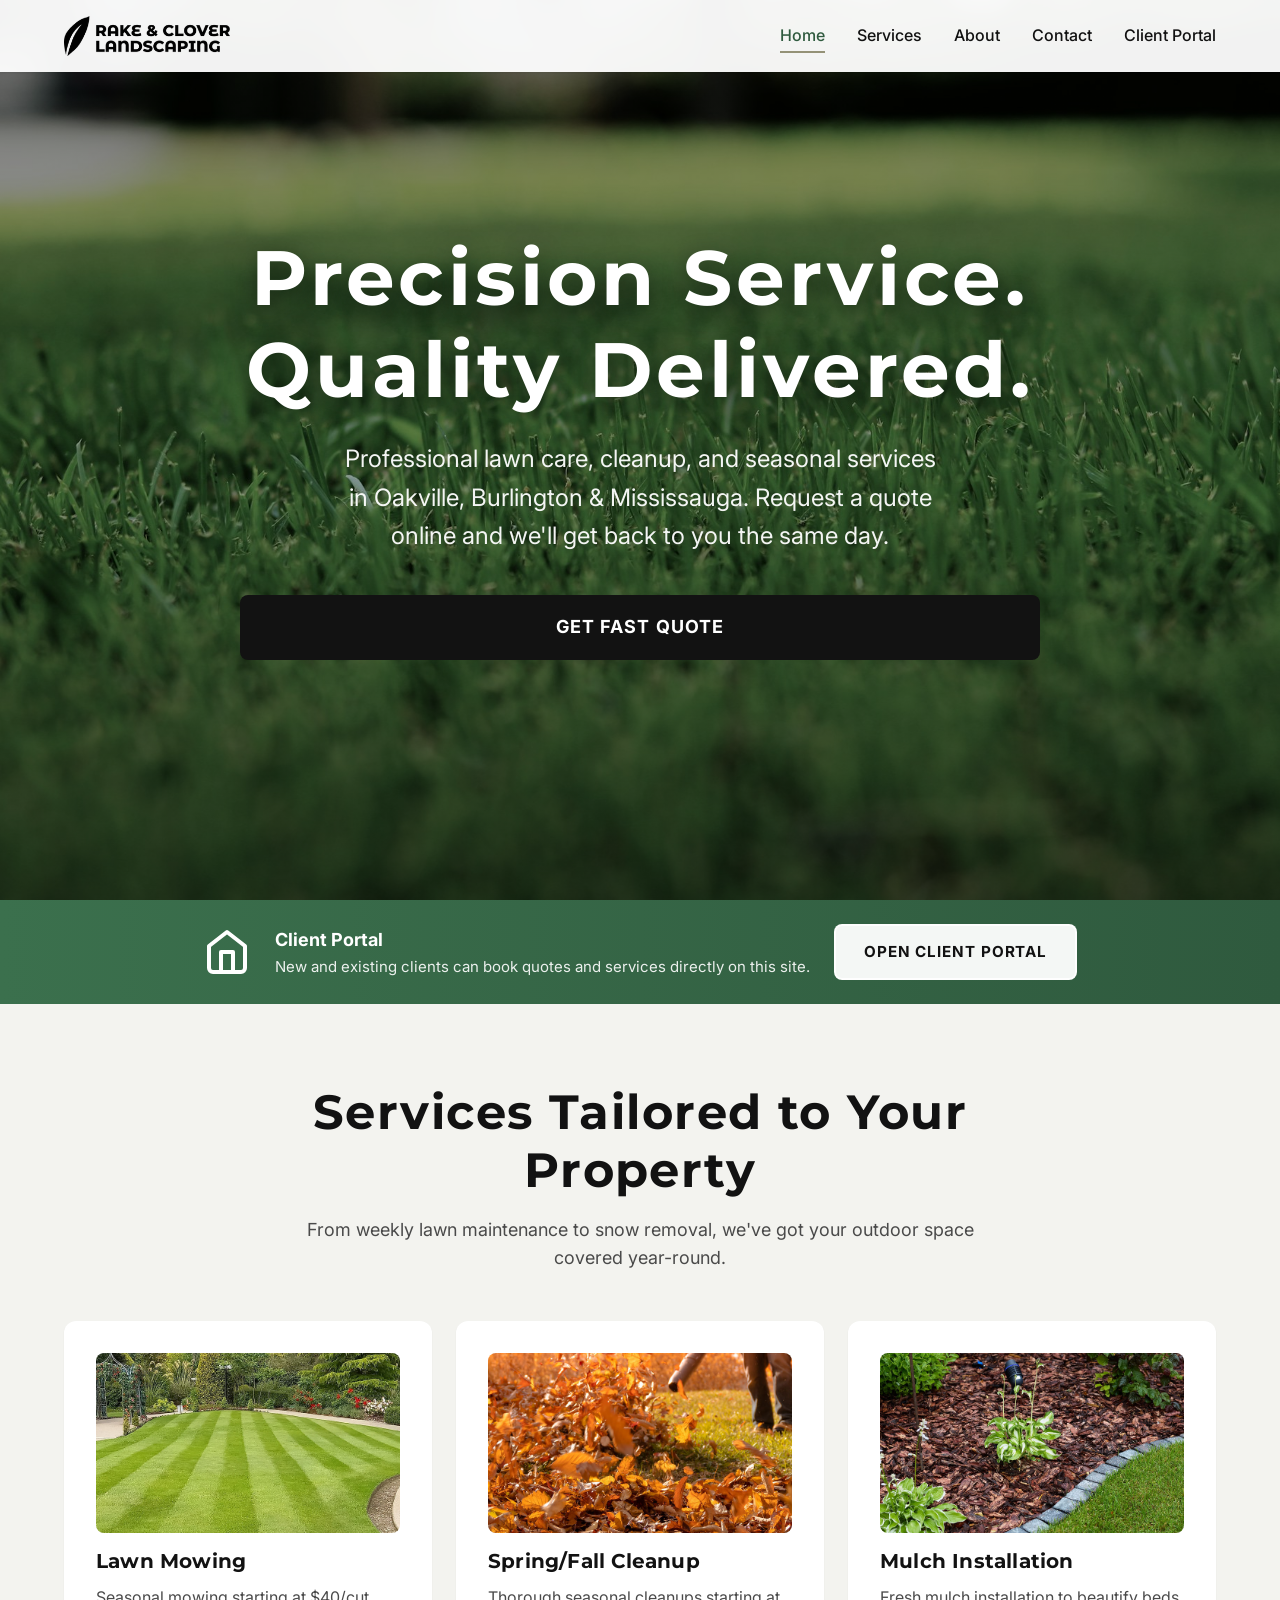
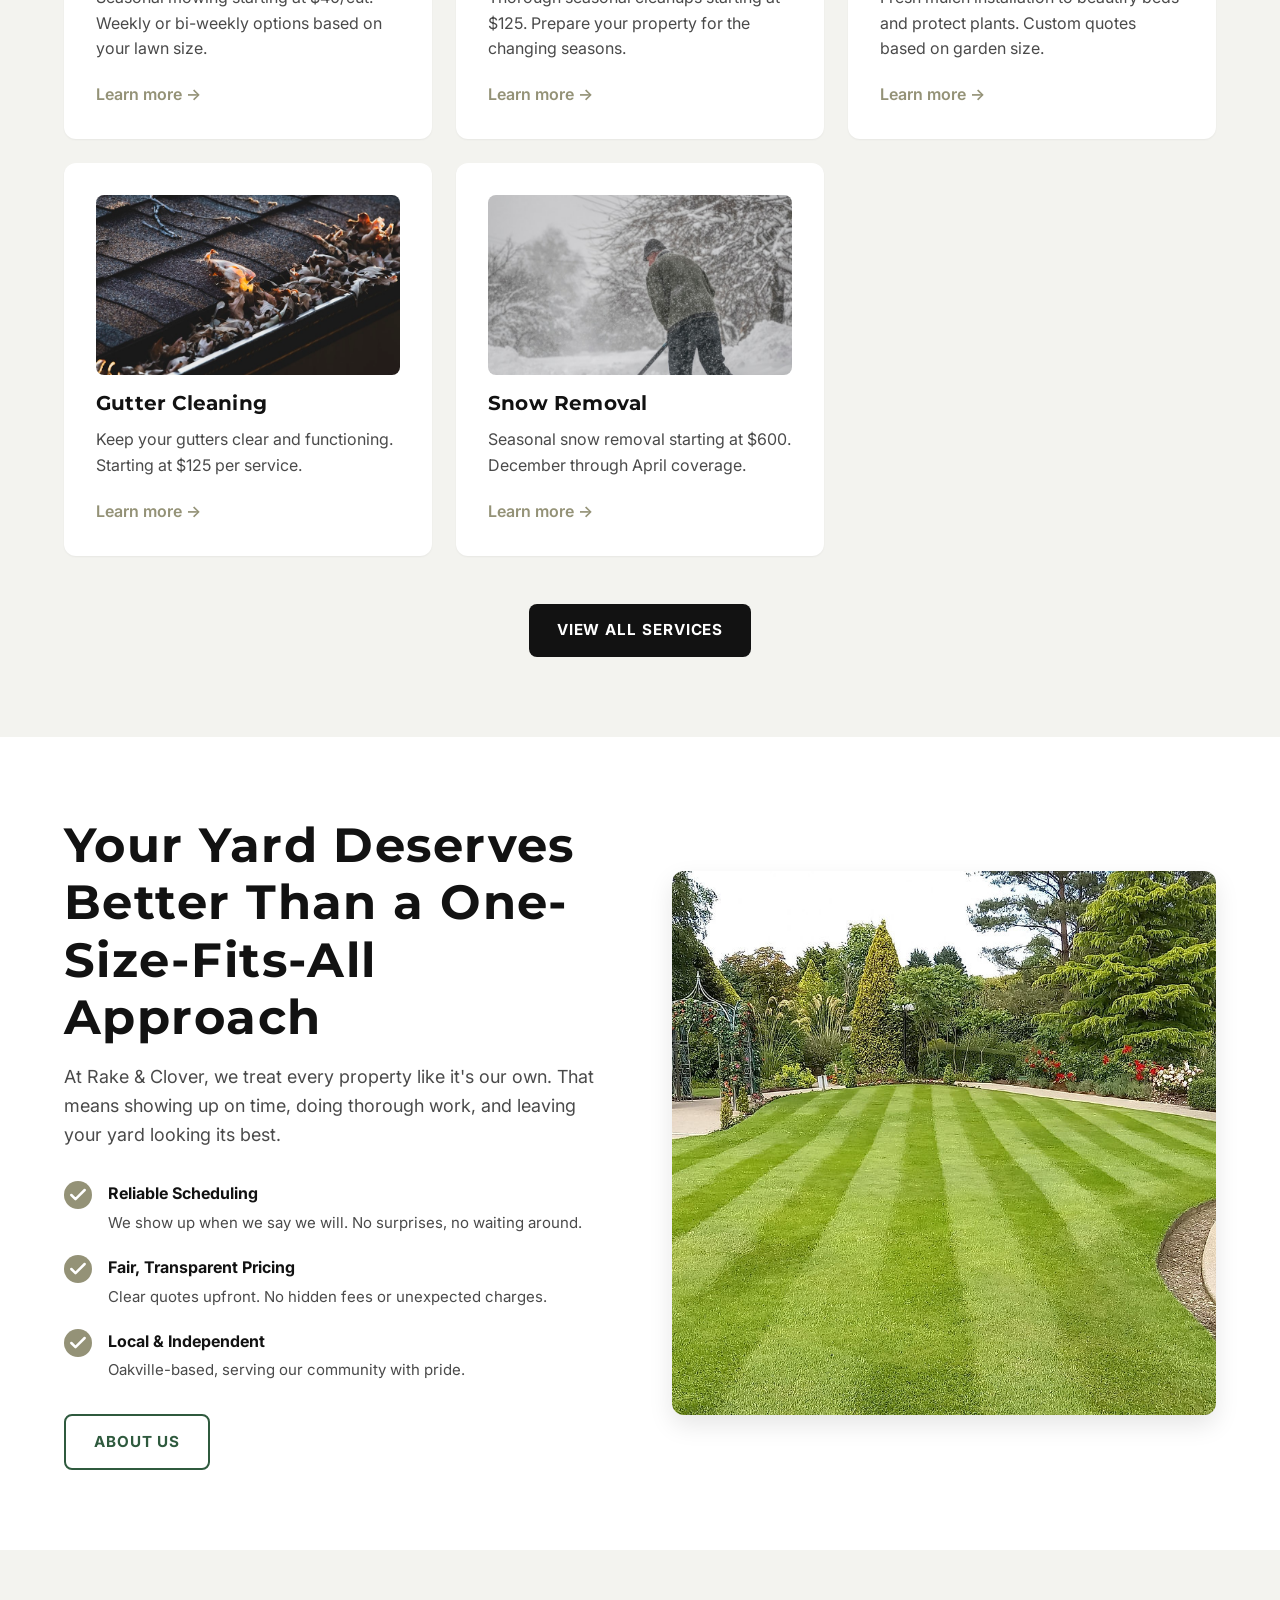
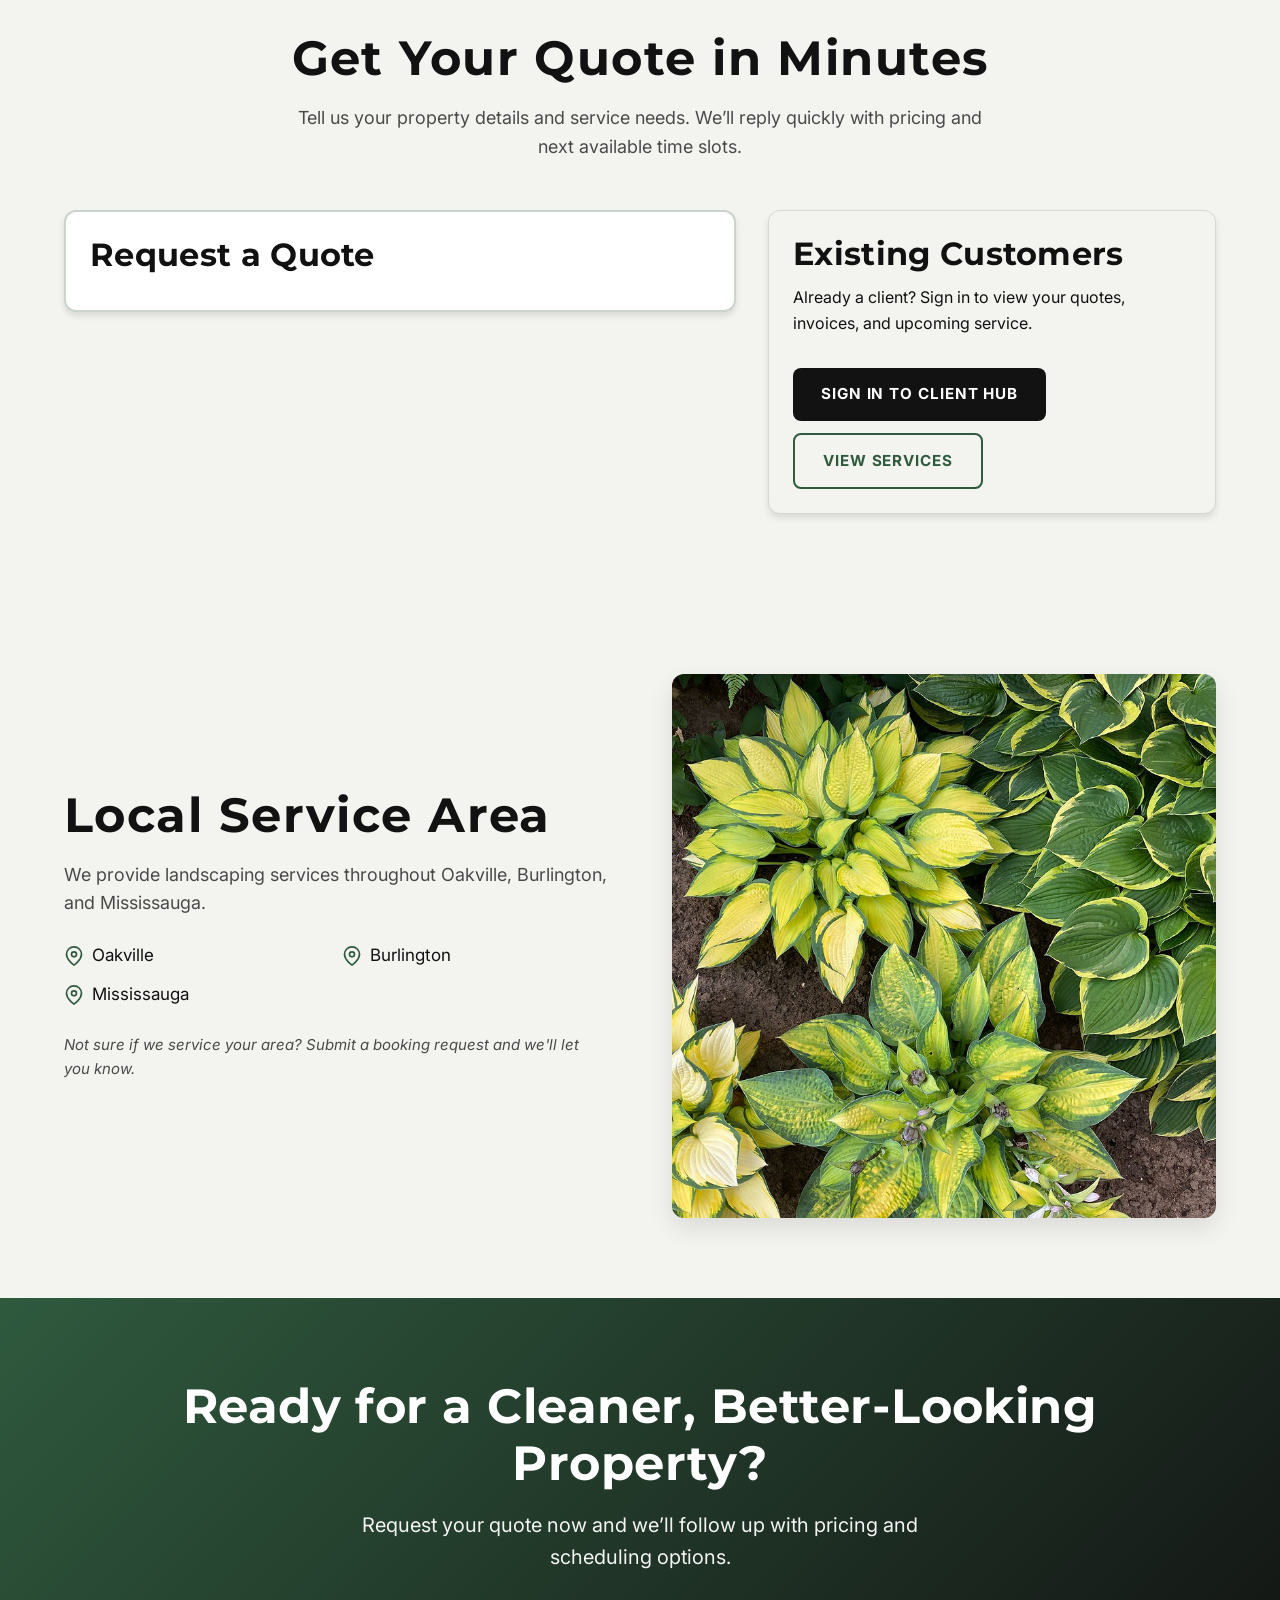
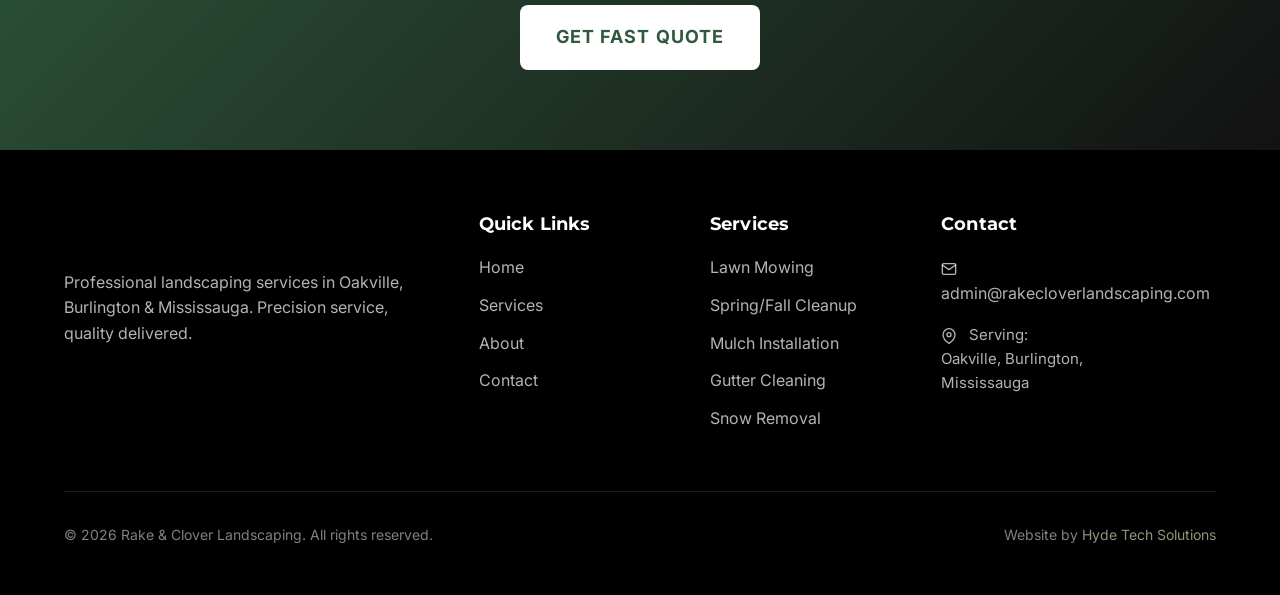
==== commit 4413369e: "Apply Jon's requested changes (dev preview) Home: - Remove "Every Time." accent, "Book Online Now" b" ====
--- a/index.html
+++ b/index.html
@@ -1,7 +1,7 @@
 <!DOCTYPE html>
 <html lang="en">
 <head> <meta charset="UTF-8"> <meta name="viewport" content="width=device-width, initial-scale=1.0"> <link rel="canonical" href="https://rakecloverlandscaping.com/"> <title>Landscaping Oakville | Lawn Care, Cleanup & Snow Removal | Rake & Clover</title> <meta name="description" content="Rake & Clover Landscaping provides lawn mowing, spring/fall cleanup, mulch, gutter cleaning, and snow removal in Oakville, Burlington, and Mississauga. Request a fast quote."> <meta name="keywords" content="landscaping Oakville, lawn mowing Oakville, spring cleanup Oakville, fall cleanup Burlington, gutter cleaning Mississauga, snow removal Oakville"> <meta property="og:title" content="Rake & Clover Landscaping | Oakville, Burlington & Mississauga"> <meta property="og:description" content="Professional landscaping and seasonal property care. Fast quotes and reliable service."> <meta property="og:type" content="website"> <meta property="og:url" content="https://rakecloverlandscaping.com/"> <meta property="og:image" content="https://rakecloverlandscaping.com/images/brand-logo.png"> <link rel="stylesheet" href="css/style.css"> <link rel="preconnect" href="https://fonts.googleapis.com"> <link rel="preconnect" href="https://fonts.gstatic.com" crossorigin> <link href="https://fonts.googleapis.com/css2?family=Inter:wght@400;500;600;700;800&family=Montserrat:wght@600;700;800&display=swap" rel="stylesheet"> <link rel="icon" type="image/svg+xml" href="favicon.svg?v=3"> <link rel="apple-touch-icon" href="favicon.svg?v=3">
-<script type="application/ld+json">{"@context":"https://schema.org","@type":"LocalBusiness","name":"Rake & Clover Landscaping","areaServed":["Oakville","Burlington","Mississauga"],"description":"Residential landscaping and seasonal property care services.","url":"https://rakecloverlandscaping.com/","serviceType":["Lawn Mowing","Spring/Fall Cleanup","Garden Maintenance","Mulching","Gutter Cleaning","Snow Removal"]}</script><!-- Meta Pixel Code -->
+<script type="application/ld+json">{"@context":"https://schema.org","@type":"LocalBusiness","name":"Rake & Clover Landscaping","areaServed":["Oakville","Burlington","Mississauga"],"description":"Residential landscaping and seasonal property care services.","url":"https://rakecloverlandscaping.com/","serviceType":["Lawn Mowing","Spring/Fall Cleanup","Mulch Installation","Gutter Cleaning","Snow Removal"]}</script><!-- Meta Pixel Code -->
 <script>
 !function(f,b,e,v,n,t,s)
 {if(f.fbq)return;n=f.fbq=function(){n.callMethod?
@@ -20,7 +20,7 @@
 <!-- End Meta Pixel Code -->
 </head>
 <body> <!-- SVG Icons Sprite --> <svg style="display: none;"> <defs> <symbol id="icon-phone" viewBox="0 0 24 24" fill="none" stroke="currentColor" stroke-width="2" stroke-linecap="round" stroke-linejoin="round"><path d="M22 16.92v3a2 2 0 0 1-2.18 2 19.79 19.79 0 0 1-8.63-3.07 19.5 19.5 0 0 1-6-6 19.79 19.79 0 0 1-3.07-8.67A2 2 0 0 1 4.11 2h3a2 2 0 0 1 2 1.72 12.84 12.84 0 0 0 .7 2.81 2 2 0 0 1-.45 2.11L8.09 9.91a16 16 0 0 0 6 6l1.27-1.27a2 2 0 0 1 2.11-.45 12.84 12.84 0 0 0 2.81.7A2 2 0 0 1 22 16.92z"/></symbol> <symbol id="icon-check" viewBox="0 0 24 24" fill="none" stroke="currentColor" stroke-width="3" stroke-linecap="round" stroke-linejoin="round"><polyline points="20 6 9 17 4 12"/></symbol> <symbol id="icon-map-pin" viewBox="0 0 24 24" fill="none" stroke="currentColor" stroke-width="2" stroke-linecap="round" stroke-linejoin="round"><path d="M21 10c0 7-9 13-9 13s-9-6-9-13a9 9 0 0 1 18 0z"/><circle cx="12" cy="10" r="3"/></symbol> <symbol id="icon-mail" viewBox="0 0 24 24" fill="none" stroke="currentColor" stroke-width="2" stroke-linecap="round" stroke-linejoin="round"><path d="M4 4h16c1.1 0 2 .9 2 2v12c0 1.1-.9 2-2 2H4c-1.1 0-2-.9-2-2V6c0-1.1.9-2 2-2z"/><polyline points="22,6 12,13 2,6"/></symbol> <symbol id="icon-clock" viewBox="0 0 24 24" fill="none" stroke="currentColor" stroke-width="2" stroke-linecap="round" stroke-linejoin="round"><circle cx="12" cy="12" r="10"/><polyline points="12 6 12 12 16 14"/></symbol> <symbol id="icon-star" viewBox="0 0 24 24" fill="currentColor"><polygon points="12 2 15.09 8.26 22 9.27 17 14.14 18.18 21.02 12 17.77 5.82 21.02 7 14.14 2 9.27 8.91 8.26 12 2"/></symbol> <symbol id="icon-lawn" viewBox="0 0 24 24" fill="none" stroke="currentColor" stroke-width="2" stroke-linecap="round" stroke-linejoin="round"><path d="M2 22h20M2 22l2-8 3 8M9 22l3-12 3 12M16 22l3-8 2 8M2 12h20"/></symbol> <symbol id="icon-scissors" viewBox="0 0 24 24" fill="none" stroke="currentColor" stroke-width="2" stroke-linecap="round" stroke-linejoin="round"><circle cx="6" cy="6" r="3"/><circle cx="6" cy="18" r="3"/><line x1="20" y1="4" x2="8.12" y2="15.88"/><line x1="14.47" y1="14.48" x2="20" y2="20"/><line x1="8.12" y1="8.12" x2="12" y2="12"/></symbol> <symbol id="icon-shield" viewBox="0 0 24 24" fill="none" stroke="currentColor" stroke-width="2" stroke-linecap="round" stroke-linejoin="round"><path d="M12 22s8-4 8-10V5l-8-3-8 3v7c0 6 8 10 8 10z"/></symbol> <symbol id="icon-plant" viewBox="0 0 24 24" fill="none" stroke="currentColor" stroke-width="2" stroke-linecap="round" stroke-linejoin="round"><path d="M7 20h10M10 20c5.5-2.5.8-6.4 3-10"/><path d="M9.5 9.4c1.1.8 1.8 2.2 2.3 3.7-2 .4-3.5.4-4.8-.3-1.2-.6-2.3-1.9-3-4.2 2.8-.5 4.4 0 5.5.8z"/><path d="M14.1 6a7 7 0 0 0-1.1 4c1.9-.6 3.2-.6 4.4.3 1.1.8 1.9 2.3 2.4 4.5-3.1.5-5.1-.2-6.2-1.1"/></symbol> <symbol id="icon-calendar" viewBox="0 0 24 24" fill="none" stroke="currentColor" stroke-width="2" stroke-linecap="round" stroke-linejoin="round"><rect x="3" y="4" width="18" height="18" rx="2" ry="2"/><line x1="16" y1="2" x2="16" y2="6"/><line x1="8" y1="2" x2="8" y2="6"/><line x1="3" y1="10" x2="21" y2="10"/></symbol> <symbol id="icon-home" viewBox="0 0 24 24" fill="none" stroke="currentColor" stroke-width="2" stroke-linecap="round" stroke-linejoin="round"><path d="M3 9l9-7 9 7v11a2 2 0 0 1-2 2H5a2 2 0 0 1-2-2z"/><polyline points="9 22 9 12 15 12 15 22"/></symbol> <symbol id="icon-leaf" viewBox="0 0 24 24" fill="none" stroke="currentColor" stroke-width="2" stroke-linecap="round" stroke-linejoin="round"><path d="M11 20A7 7 0 0 1 9.8 6.1C15.5 5 17 4.48 19 2c1 2 2 4.18 2 8 0 5.5-4.78 10-10 10Z"/><path d="M2 21c0-3 1.85-5.36 5.08-6C9.5 14.52 12 13 13 12"/></symbol> </defs> </svg> <!-- Header --> <header class="header"> <div class="container"> <nav class="navbar"> <a href="index.html" class="logo"> <img class="brand-logo" src="images/brand-logo.png" alt="Rake & Clover Landscaping"> </a> <button class="nav-toggle" aria-label="Toggle navigation"> <span></span> <span></span> <span></span> </button> <ul class="nav-menu"> <li><a href="index.html" class="active">Home</a></li> <li><a href="services.html">Services</a></li> <li><a href="about.html">About</a></li> <li><a href="contact.html">Contact</a></li> <li><a href="portal.html">Client Portal</a></li> </ul>
-</nav> </div> </header> <!-- Hero Section --> <section class="hero"> <div class="hero-bg" style="background-image: url('images/hero-grass.jpg'); background-size: cover; background-position: center;"> <div class="hero-overlay"></div> </div> <div class="container"> <div class="hero-content"> <h1 class="hero-title">Precision Service.<br>Quality Delivered.<br><span class="text-accent">Every Time.</span></h1> <p class="hero-subtitle">Professional lawn care, cleanup, and seasonal services in Oakville, Burlington & Mississauga. Request a quote online and we'll get back to you the same day.</p> <div class="hero-ctas"> <a href="index.html#booking" class="btn btn-large btn-primary"> <span>Get Fast Quote</span>  </a> <a href="contact.html" class="btn btn-large btn-secondary">Book Online Now</a> </div> <div class="hero-trust"> <div class="trust-item"> <svg class="trust-icon"><use href="#icon-clock"/></svg> <span>Reliable & On-Time</span> </div> </div> </div> </div> <div class="scroll-indicator"> <span>Scroll to explore</span> <div class="scroll-arrow"></div> </div> </section> <!-- AI Agent Banner --> <section class="ai-banner"> <div class="container"> <div class="ai-banner-content"> <svg class="ai-icon"><use href="#icon-home"/></svg> <div class="ai-text"> <strong>Client Portal</strong> <span>New and existing clients can book quotes and services directly on this site.</span> </div> <a href="portal.html" class="btn btn-accent">Open Client Portal</a> </div> </div> </section> <!-- Services Section --> <section class="services-section" id="services"> <div class="container"> <div class="section-header"> <span class="section-label">What We Do</span> <h2 class="section-title">Services Tailored to Your Property</h2> <p class="section-subtitle">From weekly lawn maintenance to snow removal, we've got your outdoor space covered year-round.</p> </div> <div class="services-grid"> <div class="service-card"> <svg class="service-icon"><use href="#icon-lawn"/></svg> <h3>Lawn Mowing</h3> <p>Seasonal mowing starting at $45/cut. Weekly or bi-weekly options based on your lawn size.</p> <a href="services.html#lawn-care" class="link-arrow">Learn more →</a> </div> <div class="service-card"> <svg class="service-icon"><use href="#icon-calendar"/></svg> <h3>Spring/Fall Cleanup</h3> <p>Thorough seasonal cleanups starting at $150. Prepare your property for the changing seasons.</p> <a href="services.html#seasonal" class="link-arrow">Learn more →</a> </div> <div class="service-card"> <svg class="service-icon"><use href="#icon-plant"/></svg> <h3>Garden Maintenance</h3> <p>Custom garden care including weeding, pruning, and bed maintenance. Custom quotes available.</p> <a href="services.html#garden" class="link-arrow">Learn more →</a> </div> <div class="service-card"> <svg class="service-icon" viewBox="0 0 24 24" fill="none" stroke="currentColor" stroke-width="2"><path d="M12 2L2 7l10 5 10-5-10-5zM2 17l10 5 10-5M2 12l10 5 10-5"/></svg> <h3>Mulching</h3> <p>Fresh mulch installation to beautify beds and protect plants. Custom quotes based on yard size.</p> <a href="services.html#mulch" class="link-arrow">Learn more →</a> </div> <div class="service-card"> <svg class="service-icon" viewBox="0 0 24 24" fill="none" stroke="currentColor" stroke-width="2"><path d="M12 3v18M3 12h18M7 7l10 10M7 17L17 7"/></svg> <h3>Gutter Cleaning</h3> <p>Keep your gutters clear and functioning. Starting at $150 per service.</p> <a href="services.html#gutter" class="link-arrow">Learn more →</a> </div> <div class="service-card"> <svg class="service-icon" viewBox="0 0 24 24" fill="none" stroke="currentColor" stroke-width="2"><path d="M12 2v20M2 12h20M4 4l16 16M4 20L20 4"/></svg> <h3>Snow Removal</h3> <p>Seasonal snow removal starting at $800. November through April coverage.</p> <a href="services.html#snow" class="link-arrow">Learn more →</a> </div> </div> <div class="section-cta"> <a href="services.html" class="btn btn-primary">View All Services</a> </div> </div> </section> <!-- Why Choose Us --> <section class="why-us"> <div class="container"> <div class="why-us-grid"> <div class="why-us-content"> <span class="section-label">Why Choose Us</span> <h2 class="section-title">Your Yard Deserves Better Than a One-Size-Fits-All Approach</h2> <p>At Rake & Clover, we treat every property like it's our own. That means showing up on time, doing thorough work, and leaving your yard looking its best.</p> <ul class="feature-list"> <li> <svg class="feature-icon"><use href="#icon-check"/></svg> <div> <strong>Reliable Scheduling</strong> <span>We show up when we say we will. No surprises, no waiting around.</span> </div> </li> <li> <svg class="feature-icon"><use href="#icon-check"/></svg> <div> <strong>Fair, Transparent Pricing</strong> <span>Clear quotes upfront. No hidden fees or unexpected charges.</span> </div> </li> <li> <svg class="feature-icon"><use href="#icon-check"/></svg> <div> <strong>Local & Independent</strong> <span>Oakville-based, serving our community with pride.</span> </div> </li> </ul> <a href="about.html" class="btn btn-secondary">About Us</a> </div> <div class="why-us-image"> <img src="images/lawn-care.jpg" alt="Beautiful striped lawn with trees and paths" class="rounded-image"> </div> </div> </div> </section> <!-- Booking Section --> <section class="booking-section" id="booking"> <div class="container"> <div class="section-header"> <span class="section-label">Booking</span> <h2 class="section-title">Get Your Quote in Minutes</h2> <p class="section-subtitle">Tell us your property details and service needs. We’ll reply quickly with pricing and next available time slots.</p> </div> <div class="booking-grid"> <div class="booking-card"> <h3>Request a Quote</h3> <!-- Jobber Work Request Form Embed --> <div id="1b58b81e-cdf5-4b91-8c68-4f1d2977c3e0-2474134"></div> <link rel="stylesheet" href="https://d3ey4dbjkt2f6s.cloudfront.net/assets/external/work_request_embed.css" media="screen" /> <script src="https://d3ey4dbjkt2f6s.cloudfront.net/assets/static_link/work_request_embed_snippet.js" clienthub_id="1b58b81e-cdf5-4b91-8c68-4f1d2977c3e0-2474134" form_url="https://clienthub.getjobber.com/client_hubs/1b58b81e-cdf5-4b91-8c68-4f1d2977c3e0/public/work_request/embedded_work_request_form?form_id=2474134"></script> </div> <div class="booking-card" style="background: var(--color-bg-alt);"> <h3>Existing Customers</h3> <p>Already a client? Sign in to view your quotes, invoices, and upcoming service.</p> <a class="btn btn-primary" href="https://clienthub.getjobber.com/client_hubs/1b58b81e-cdf5-4b91-8c68-4f1d2977c3e0/login/new?source=share_login" target="_blank" rel="noopener" style="margin-top: 1rem;">Sign In to Client Hub</a> <a class="btn btn-secondary" href="services.html" style="margin-top: 0.75rem;">View Services</a> </div> </div> </div> </section> <!-- Service Area --> <section class="service-area"> <div class="container"> <div class="service-area-grid"> <div class="service-area-content"> <span class="section-label">Service Area</span> <h2 class="section-title">Local Service Area</h2> <p>We provide landscaping services throughout Oakville, Burlington, and Mississauga — within 25km of Oakville.</p> <ul class="location-list"> <li><svg class="location-icon"><use href="#icon-map-pin"/></svg> Oakville</li> <li><svg class="location-icon"><use href="#icon-map-pin"/></svg> Burlington</li> <li><svg class="location-icon"><use href="#icon-map-pin"/></svg> Mississauga</li> </ul> <p class="location-note">Not sure if we service your area? If you're within 25km of Oakville, we can help! Submit a booking request anytime.</p> </div> <div class="service-area-map"> <img src="images/garden-maintenance.jpg" alt="Landscaping service area - Oakville, Burlington, Mississauga" class="rounded-image"> </div> </div> </div> </section> <!-- FAQ Section --> <section class="faq-section"> <div class="container"> <div class="section-header"> <span class="section-label">FAQ</span> <h2 class="section-title">Frequently Asked Questions</h2> <p class="section-subtitle">Quick answers about pricing, scheduling, and service areas.</p> </div> <div class="faq-grid"> <div class="faq-item"><h3>How quickly can I get a quote?</h3><p>Most quote requests are answered the same day. Include your address, service type, and any notes/photos for faster turnaround.</p></div> <div class="faq-item"><h3>What areas do you serve?</h3><p>We serve Oakville, Burlington, and Mississauga, typically within 25km of Oakville.</p></div> <div class="faq-item"><h3>Do you offer one-time and recurring services?</h3><p>Yes. We offer one-time jobs (cleanup, mulch, gutter cleaning) and recurring seasonal maintenance options.</p></div>  </div> </div> </section> <!-- CTA Section --> <section class="cta-section"> <div class="container"> <div class="cta-content"> <h2>Ready for a Cleaner, Better-Looking Property?</h2> <p>Request your quote now and we’ll follow up with pricing and scheduling options.</p> <div class="cta-buttons"> <a href="index.html#booking" class="btn btn-large btn-white"> <span>Get Fast Quote</span> </a> <a href="contact.html" class="btn btn-large btn-outline-white">Book Online Now</a> </div> </div> </div> </section> <!-- Footer --> <footer class="footer"> <div class="container"> <div class="footer-grid"> <div class="footer-brand"> <a href="index.html" class="logo"> <img class="brand-logo" src="images/brand-logo.png" alt="Rake & Clover Landscaping"> </a> <p>Professional landscaping services in Oakville, Burlington & Mississauga. Precision service, quality delivered.</p> <!-- Social links: add URLs when Jon provides Facebook/Instagram/Google pages --> </div> <div class="footer-links"> <h4>Quick Links</h4> <ul> <li><a href="index.html">Home</a></li> <li><a href="services.html">Services</a></li> <li><a href="about.html">About</a></li> <li><a href="contact.html">Contact</a></li> </ul> </div> <div class="footer-links"> <h4>Services</h4> <ul> <li><a href="services.html#lawn-care">Lawn Mowing</a></li> <li><a href="services.html#seasonal">Spring/Fall Cleanup</a></li> <li><a href="services.html#garden">Garden Maintenance</a></li> <li><a href="services.html#mulch">Mulching</a></li> <li><a href="services.html#gutter">Gutter Cleaning</a></li> <li><a href="services.html#snow">Snow Removal</a></li> </ul> </div> <div class="footer-contact"> <h4>Contact</h4> <p> <a href="mailto:admin@rakecloverlandscaping.com"><svg class="icon-inline"><use href="#icon-mail"/></svg> admin@rakecloverlandscaping.com</a> </p> <p class="service-area-text"> <svg class="icon-inline"><use href="#icon-map-pin"/></svg> Serving:<br> Oakville, Burlington,<br>Mississauga (within 25km) </p> </div> </div> <div class="footer-bottom"> <p>&copy; 2026 Rake & Clover Landscaping. All rights reserved.</p> <p class="credit">Website by <a href="https://hydetech.ca" target="_blank">Hyde Tech Solutions</a></p> </div> </div> </footer>
+</nav> </div> </header> <!-- Hero Section --> <section class="hero"> <div class="hero-bg" style="background-image: url('images/hero-grass.jpg'); background-size: cover; background-position: center;"> <div class="hero-overlay"></div> </div> <div class="container"> <div class="hero-content"> <h1 class="hero-title">Precision Service.<br>Quality Delivered.</h1> <p class="hero-subtitle">Professional lawn care, cleanup, and seasonal services in Oakville, Burlington & Mississauga. Request a quote online and we'll get back to you the same day.</p> <div class="hero-ctas"> <a href="index.html#booking" class="btn btn-large btn-primary"> <span>Get Fast Quote</span>  </a> </div> </div> </div> </section> <!-- AI Agent Banner --> <section class="ai-banner"> <div class="container"> <div class="ai-banner-content"> <svg class="ai-icon"><use href="#icon-home"/></svg> <div class="ai-text"> <strong>Client Portal</strong> <span>New and existing clients can book quotes and services directly on this site.</span> </div> <a href="portal.html" class="btn btn-accent">Open Client Portal</a> </div> </div> </section> <!-- Services Section --> <section class="services-section" id="services"> <div class="container"> <div class="section-header"> <h2 class="section-title">Services Tailored to Your Property</h2> <p class="section-subtitle">From weekly lawn maintenance to snow removal, we've got your outdoor space covered year-round.</p> </div> <div class="services-grid"> <div class="service-card"> <img class="service-thumb" src="images/lawn-care.jpg" alt="Lawn mowing" style="width:100%; height:180px; object-fit:cover; border-radius:8px; margin-bottom:1rem;"> <h3>Lawn Mowing</h3> <p>Seasonal mowing starting at $40/cut. Weekly or bi-weekly options based on your lawn size.</p> <a href="services.html#lawn-care" class="link-arrow">Learn more →</a> </div> <div class="service-card"> <img class="service-thumb" src="images/leaf-cleanup.jpg" alt="Spring and fall cleanup" style="width:100%; height:180px; object-fit:cover; border-radius:8px; margin-bottom:1rem;"> <h3>Spring/Fall Cleanup</h3> <p>Thorough seasonal cleanups starting at $125. Prepare your property for the changing seasons.</p> <a href="services.html#seasonal" class="link-arrow">Learn more →</a> </div> <div class="service-card"> <img class="service-thumb" src="images/mulch-garden.jpg" alt="Mulch installation" style="width:100%; height:180px; object-fit:cover; border-radius:8px; margin-bottom:1rem;"> <h3>Mulch Installation</h3> <p>Fresh mulch installation to beautify beds and protect plants. Custom quotes based on garden size.</p> <a href="services.html#mulch" class="link-arrow">Learn more →</a> </div> <div class="service-card"> <img class="service-thumb" src="images/gutter-cleaning.jpg" alt="Gutter cleaning" style="width:100%; height:180px; object-fit:cover; border-radius:8px; margin-bottom:1rem;"> <h3>Gutter Cleaning</h3> <p>Keep your gutters clear and functioning. Starting at $125 per service.</p> <a href="services.html#gutter" class="link-arrow">Learn more →</a> </div> <div class="service-card"> <img class="service-thumb" src="images/snow-removal.jpg" alt="Snow removal" style="width:100%; height:180px; object-fit:cover; border-radius:8px; margin-bottom:1rem;"> <h3>Snow Removal</h3> <p>Seasonal snow removal starting at $600. December through April coverage.</p> <a href="services.html#snow" class="link-arrow">Learn more →</a> </div> </div> <div class="section-cta"> <a href="services.html" class="btn btn-primary">View All Services</a> </div> </div> </section> <!-- Why Choose Us --> <section class="why-us"> <div class="container"> <div class="why-us-grid"> <div class="why-us-content"> <h2 class="section-title">Your Yard Deserves Better Than a One-Size-Fits-All Approach</h2> <p>At Rake & Clover, we treat every property like it's our own. That means showing up on time, doing thorough work, and leaving your yard looking its best.</p> <ul class="feature-list"> <li> <svg class="feature-icon"><use href="#icon-check"/></svg> <div> <strong>Reliable Scheduling</strong> <span>We show up when we say we will. No surprises, no waiting around.</span> </div> </li> <li> <svg class="feature-icon"><use href="#icon-check"/></svg> <div> <strong>Fair, Transparent Pricing</strong> <span>Clear quotes upfront. No hidden fees or unexpected charges.</span> </div> </li> <li> <svg class="feature-icon"><use href="#icon-check"/></svg> <div> <strong>Local & Independent</strong> <span>Oakville-based, serving our community with pride.</span> </div> </li> </ul> <a href="about.html" class="btn btn-secondary">About Us</a> </div> <div class="why-us-image"> <img src="images/lawn-care.jpg" alt="Beautiful striped lawn with trees and paths" class="rounded-image"> </div> </div> </div> </section> <!-- Booking Section --> <section class="booking-section" id="booking"> <div class="container"> <div class="section-header"> <h2 class="section-title">Get Your Quote in Minutes</h2> <p class="section-subtitle">Tell us your property details and service needs. We’ll reply quickly with pricing and next available time slots.</p> </div> <div class="booking-grid"> <div class="booking-card"> <h3>Request a Quote</h3> <!-- Jobber Work Request Form Embed --> <div id="1b58b81e-cdf5-4b91-8c68-4f1d2977c3e0-2474134"></div> <link rel="stylesheet" href="https://d3ey4dbjkt2f6s.cloudfront.net/assets/external/work_request_embed.css" media="screen" /> <script src="https://d3ey4dbjkt2f6s.cloudfront.net/assets/static_link/work_request_embed_snippet.js" clienthub_id="1b58b81e-cdf5-4b91-8c68-4f1d2977c3e0-2474134" form_url="https://clienthub.getjobber.com/client_hubs/1b58b81e-cdf5-4b91-8c68-4f1d2977c3e0/public/work_request/embedded_work_request_form?form_id=2474134"></script> </div> <div class="booking-card" style="background: var(--color-bg-alt);"> <h3>Existing Customers</h3> <p>Already a client? Sign in to view your quotes, invoices, and upcoming service.</p> <a class="btn btn-primary" href="https://clienthub.getjobber.com/client_hubs/1b58b81e-cdf5-4b91-8c68-4f1d2977c3e0/login/new?source=share_login" target="_blank" rel="noopener" style="margin-top: 1rem;">Sign In to Client Hub</a> <a class="btn btn-secondary" href="services.html" style="margin-top: 0.75rem;">View Services</a> </div> </div> </div> </section> <!-- Service Area --> <section class="service-area"> <div class="container"> <div class="service-area-grid"> <div class="service-area-content"> <h2 class="section-title">Local Service Area</h2> <p>We provide landscaping services throughout Oakville, Burlington, and Mississauga.</p> <ul class="location-list"> <li><svg class="location-icon"><use href="#icon-map-pin"/></svg> Oakville</li> <li><svg class="location-icon"><use href="#icon-map-pin"/></svg> Burlington</li> <li><svg class="location-icon"><use href="#icon-map-pin"/></svg> Mississauga</li> </ul> <p class="location-note">Not sure if we service your area? Submit a booking request and we'll let you know.</p> </div> <div class="service-area-map"> <img src="images/garden-maintenance.jpg" alt="Landscaping service area - Oakville, Burlington, Mississauga" class="rounded-image"> </div> </div> </div> </section> <!-- CTA Section --> <section class="cta-section"> <div class="container"> <div class="cta-content"> <h2>Ready for a Cleaner, Better-Looking Property?</h2> <p>Request your quote now and we’ll follow up with pricing and scheduling options.</p> <div class="cta-buttons"> <a href="index.html#booking" class="btn btn-large btn-white"> <span>Get Fast Quote</span> </a> </div> </div> </div> </section> <!-- Footer --> <footer class="footer"> <div class="container"> <div class="footer-grid"> <div class="footer-brand"> <a href="index.html" class="logo"> <img class="brand-logo" src="images/brand-logo.png" alt="Rake & Clover Landscaping"> </a> <p>Professional landscaping services in Oakville, Burlington & Mississauga. Precision service, quality delivered.</p> <!-- Social links: add URLs when Jon provides Facebook/Instagram/Google pages --> </div> <div class="footer-links"> <h4>Quick Links</h4> <ul> <li><a href="index.html">Home</a></li> <li><a href="services.html">Services</a></li> <li><a href="about.html">About</a></li> <li><a href="contact.html">Contact</a></li> </ul> </div> <div class="footer-links"> <h4>Services</h4> <ul> <li><a href="services.html#lawn-care">Lawn Mowing</a></li> <li><a href="services.html#seasonal">Spring/Fall Cleanup</a></li> <li><a href="services.html#mulch">Mulch Installation</a></li> <li><a href="services.html#gutter">Gutter Cleaning</a></li> <li><a href="services.html#snow">Snow Removal</a></li> </ul> </div> <div class="footer-contact"> <h4>Contact</h4> <p> <a href="mailto:admin@rakecloverlandscaping.com"><svg class="icon-inline"><use href="#icon-mail"/></svg> admin@rakecloverlandscaping.com</a> </p> <p class="service-area-text"> <svg class="icon-inline"><use href="#icon-map-pin"/></svg> Serving:<br> Oakville, Burlington,<br>Mississauga </p> </div> </div> <div class="footer-bottom"> <p>&copy; 2026 Rake & Clover Landscaping. All rights reserved.</p> <p class="credit">Website by <a href="https://hydetech.ca" target="_blank">Hyde Tech Solutions</a></p> </div> </div> </footer>
 <script src="js/main.js"></script>
 </body>
 </html>
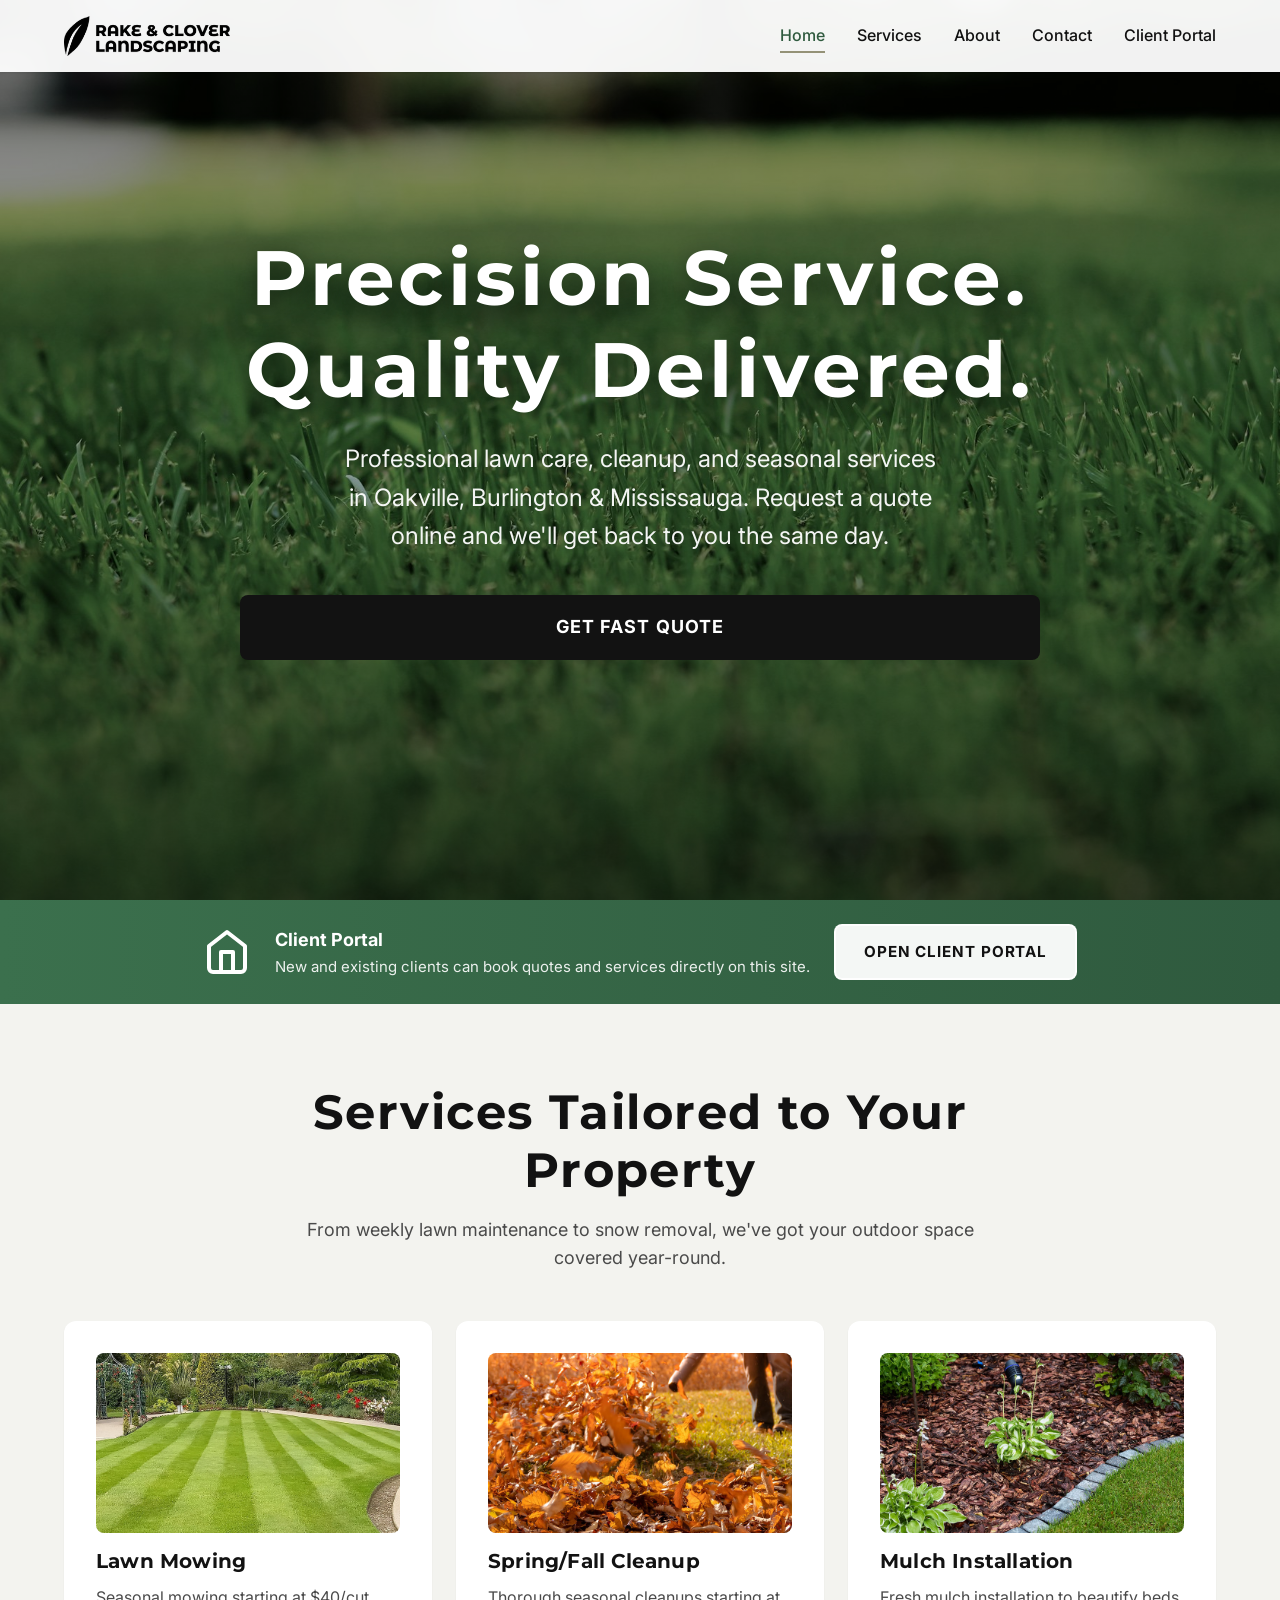
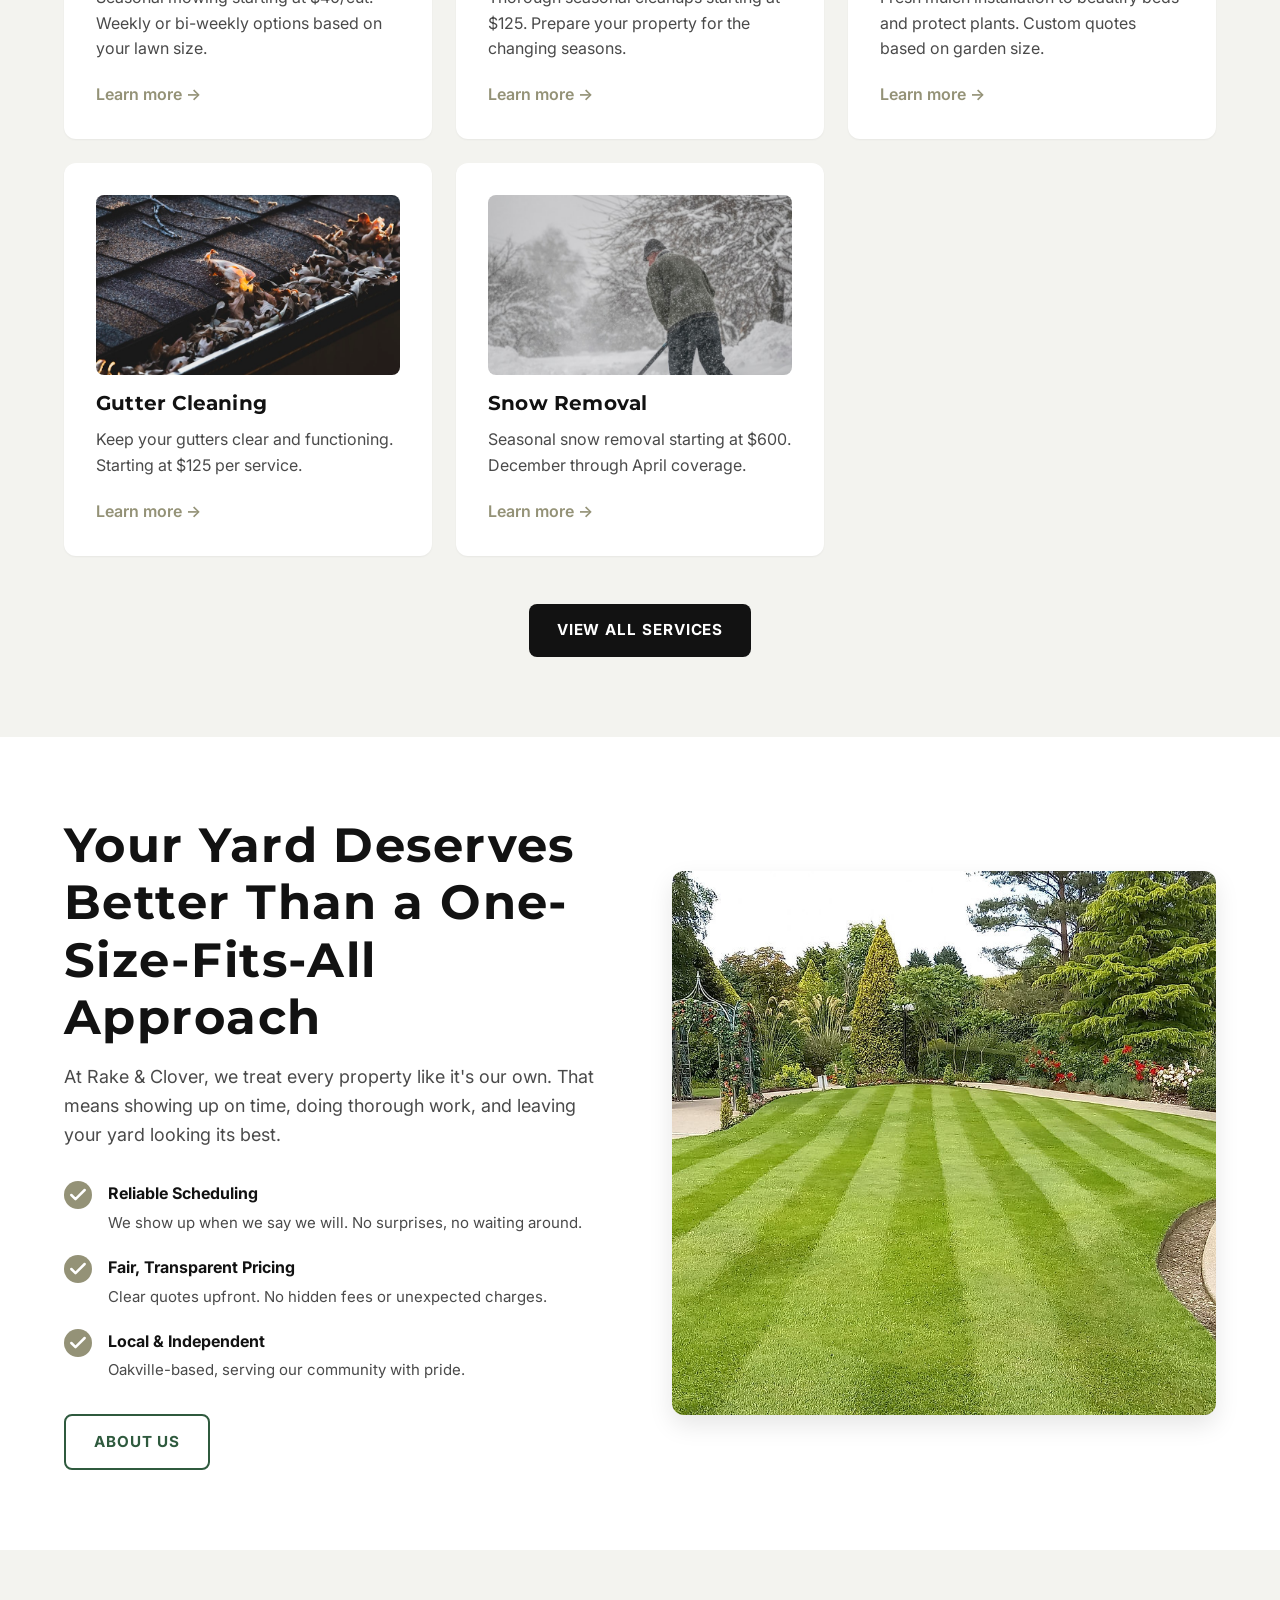
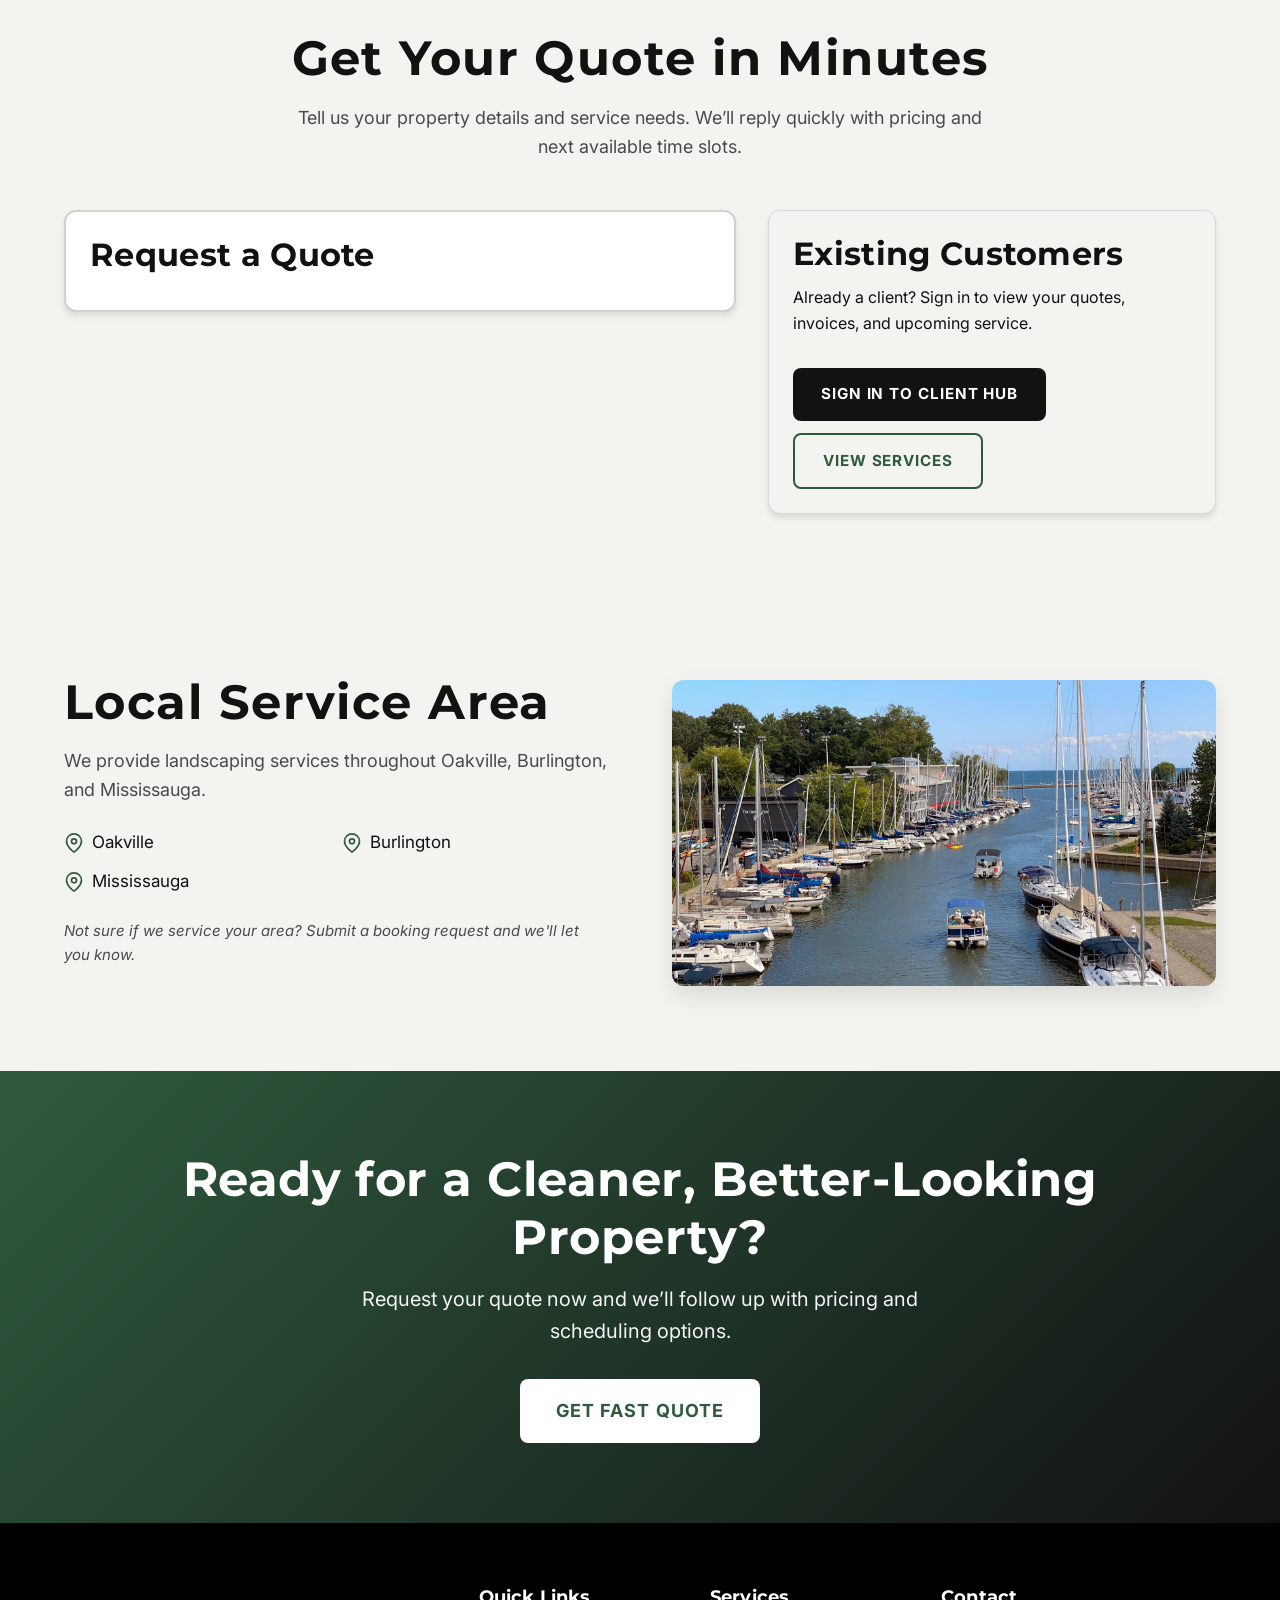
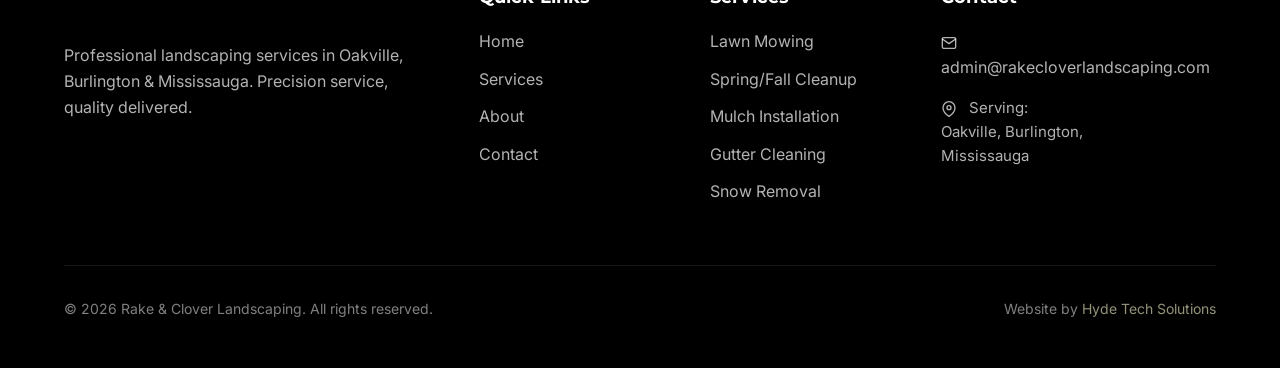
==== commit 43e3315c: "Remove service-detail icons + add Oakville waterfront photo - services.html: strip SVG icon before e" ====
--- a/index.html
+++ b/index.html
@@ -20,7 +20,7 @@
 <!-- End Meta Pixel Code -->
 </head>
 <body> <!-- SVG Icons Sprite --> <svg style="display: none;"> <defs> <symbol id="icon-phone" viewBox="0 0 24 24" fill="none" stroke="currentColor" stroke-width="2" stroke-linecap="round" stroke-linejoin="round"><path d="M22 16.92v3a2 2 0 0 1-2.18 2 19.79 19.79 0 0 1-8.63-3.07 19.5 19.5 0 0 1-6-6 19.79 19.79 0 0 1-3.07-8.67A2 2 0 0 1 4.11 2h3a2 2 0 0 1 2 1.72 12.84 12.84 0 0 0 .7 2.81 2 2 0 0 1-.45 2.11L8.09 9.91a16 16 0 0 0 6 6l1.27-1.27a2 2 0 0 1 2.11-.45 12.84 12.84 0 0 0 2.81.7A2 2 0 0 1 22 16.92z"/></symbol> <symbol id="icon-check" viewBox="0 0 24 24" fill="none" stroke="currentColor" stroke-width="3" stroke-linecap="round" stroke-linejoin="round"><polyline points="20 6 9 17 4 12"/></symbol> <symbol id="icon-map-pin" viewBox="0 0 24 24" fill="none" stroke="currentColor" stroke-width="2" stroke-linecap="round" stroke-linejoin="round"><path d="M21 10c0 7-9 13-9 13s-9-6-9-13a9 9 0 0 1 18 0z"/><circle cx="12" cy="10" r="3"/></symbol> <symbol id="icon-mail" viewBox="0 0 24 24" fill="none" stroke="currentColor" stroke-width="2" stroke-linecap="round" stroke-linejoin="round"><path d="M4 4h16c1.1 0 2 .9 2 2v12c0 1.1-.9 2-2 2H4c-1.1 0-2-.9-2-2V6c0-1.1.9-2 2-2z"/><polyline points="22,6 12,13 2,6"/></symbol> <symbol id="icon-clock" viewBox="0 0 24 24" fill="none" stroke="currentColor" stroke-width="2" stroke-linecap="round" stroke-linejoin="round"><circle cx="12" cy="12" r="10"/><polyline points="12 6 12 12 16 14"/></symbol> <symbol id="icon-star" viewBox="0 0 24 24" fill="currentColor"><polygon points="12 2 15.09 8.26 22 9.27 17 14.14 18.18 21.02 12 17.77 5.82 21.02 7 14.14 2 9.27 8.91 8.26 12 2"/></symbol> <symbol id="icon-lawn" viewBox="0 0 24 24" fill="none" stroke="currentColor" stroke-width="2" stroke-linecap="round" stroke-linejoin="round"><path d="M2 22h20M2 22l2-8 3 8M9 22l3-12 3 12M16 22l3-8 2 8M2 12h20"/></symbol> <symbol id="icon-scissors" viewBox="0 0 24 24" fill="none" stroke="currentColor" stroke-width="2" stroke-linecap="round" stroke-linejoin="round"><circle cx="6" cy="6" r="3"/><circle cx="6" cy="18" r="3"/><line x1="20" y1="4" x2="8.12" y2="15.88"/><line x1="14.47" y1="14.48" x2="20" y2="20"/><line x1="8.12" y1="8.12" x2="12" y2="12"/></symbol> <symbol id="icon-shield" viewBox="0 0 24 24" fill="none" stroke="currentColor" stroke-width="2" stroke-linecap="round" stroke-linejoin="round"><path d="M12 22s8-4 8-10V5l-8-3-8 3v7c0 6 8 10 8 10z"/></symbol> <symbol id="icon-plant" viewBox="0 0 24 24" fill="none" stroke="currentColor" stroke-width="2" stroke-linecap="round" stroke-linejoin="round"><path d="M7 20h10M10 20c5.5-2.5.8-6.4 3-10"/><path d="M9.5 9.4c1.1.8 1.8 2.2 2.3 3.7-2 .4-3.5.4-4.8-.3-1.2-.6-2.3-1.9-3-4.2 2.8-.5 4.4 0 5.5.8z"/><path d="M14.1 6a7 7 0 0 0-1.1 4c1.9-.6 3.2-.6 4.4.3 1.1.8 1.9 2.3 2.4 4.5-3.1.5-5.1-.2-6.2-1.1"/></symbol> <symbol id="icon-calendar" viewBox="0 0 24 24" fill="none" stroke="currentColor" stroke-width="2" stroke-linecap="round" stroke-linejoin="round"><rect x="3" y="4" width="18" height="18" rx="2" ry="2"/><line x1="16" y1="2" x2="16" y2="6"/><line x1="8" y1="2" x2="8" y2="6"/><line x1="3" y1="10" x2="21" y2="10"/></symbol> <symbol id="icon-home" viewBox="0 0 24 24" fill="none" stroke="currentColor" stroke-width="2" stroke-linecap="round" stroke-linejoin="round"><path d="M3 9l9-7 9 7v11a2 2 0 0 1-2 2H5a2 2 0 0 1-2-2z"/><polyline points="9 22 9 12 15 12 15 22"/></symbol> <symbol id="icon-leaf" viewBox="0 0 24 24" fill="none" stroke="currentColor" stroke-width="2" stroke-linecap="round" stroke-linejoin="round"><path d="M11 20A7 7 0 0 1 9.8 6.1C15.5 5 17 4.48 19 2c1 2 2 4.18 2 8 0 5.5-4.78 10-10 10Z"/><path d="M2 21c0-3 1.85-5.36 5.08-6C9.5 14.52 12 13 13 12"/></symbol> </defs> </svg> <!-- Header --> <header class="header"> <div class="container"> <nav class="navbar"> <a href="index.html" class="logo"> <img class="brand-logo" src="images/brand-logo.png" alt="Rake & Clover Landscaping"> </a> <button class="nav-toggle" aria-label="Toggle navigation"> <span></span> <span></span> <span></span> </button> <ul class="nav-menu"> <li><a href="index.html" class="active">Home</a></li> <li><a href="services.html">Services</a></li> <li><a href="about.html">About</a></li> <li><a href="contact.html">Contact</a></li> <li><a href="portal.html">Client Portal</a></li> </ul>
-</nav> </div> </header> <!-- Hero Section --> <section class="hero"> <div class="hero-bg" style="background-image: url('images/hero-grass.jpg'); background-size: cover; background-position: center;"> <div class="hero-overlay"></div> </div> <div class="container"> <div class="hero-content"> <h1 class="hero-title">Precision Service.<br>Quality Delivered.</h1> <p class="hero-subtitle">Professional lawn care, cleanup, and seasonal services in Oakville, Burlington & Mississauga. Request a quote online and we'll get back to you the same day.</p> <div class="hero-ctas"> <a href="index.html#booking" class="btn btn-large btn-primary"> <span>Get Fast Quote</span>  </a> </div> </div> </div> </section> <!-- AI Agent Banner --> <section class="ai-banner"> <div class="container"> <div class="ai-banner-content"> <svg class="ai-icon"><use href="#icon-home"/></svg> <div class="ai-text"> <strong>Client Portal</strong> <span>New and existing clients can book quotes and services directly on this site.</span> </div> <a href="portal.html" class="btn btn-accent">Open Client Portal</a> </div> </div> </section> <!-- Services Section --> <section class="services-section" id="services"> <div class="container"> <div class="section-header"> <h2 class="section-title">Services Tailored to Your Property</h2> <p class="section-subtitle">From weekly lawn maintenance to snow removal, we've got your outdoor space covered year-round.</p> </div> <div class="services-grid"> <div class="service-card"> <img class="service-thumb" src="images/lawn-care.jpg" alt="Lawn mowing" style="width:100%; height:180px; object-fit:cover; border-radius:8px; margin-bottom:1rem;"> <h3>Lawn Mowing</h3> <p>Seasonal mowing starting at $40/cut. Weekly or bi-weekly options based on your lawn size.</p> <a href="services.html#lawn-care" class="link-arrow">Learn more →</a> </div> <div class="service-card"> <img class="service-thumb" src="images/leaf-cleanup.jpg" alt="Spring and fall cleanup" style="width:100%; height:180px; object-fit:cover; border-radius:8px; margin-bottom:1rem;"> <h3>Spring/Fall Cleanup</h3> <p>Thorough seasonal cleanups starting at $125. Prepare your property for the changing seasons.</p> <a href="services.html#seasonal" class="link-arrow">Learn more →</a> </div> <div class="service-card"> <img class="service-thumb" src="images/mulch-garden.jpg" alt="Mulch installation" style="width:100%; height:180px; object-fit:cover; border-radius:8px; margin-bottom:1rem;"> <h3>Mulch Installation</h3> <p>Fresh mulch installation to beautify beds and protect plants. Custom quotes based on garden size.</p> <a href="services.html#mulch" class="link-arrow">Learn more →</a> </div> <div class="service-card"> <img class="service-thumb" src="images/gutter-cleaning.jpg" alt="Gutter cleaning" style="width:100%; height:180px; object-fit:cover; border-radius:8px; margin-bottom:1rem;"> <h3>Gutter Cleaning</h3> <p>Keep your gutters clear and functioning. Starting at $125 per service.</p> <a href="services.html#gutter" class="link-arrow">Learn more →</a> </div> <div class="service-card"> <img class="service-thumb" src="images/snow-removal.jpg" alt="Snow removal" style="width:100%; height:180px; object-fit:cover; border-radius:8px; margin-bottom:1rem;"> <h3>Snow Removal</h3> <p>Seasonal snow removal starting at $600. December through April coverage.</p> <a href="services.html#snow" class="link-arrow">Learn more →</a> </div> </div> <div class="section-cta"> <a href="services.html" class="btn btn-primary">View All Services</a> </div> </div> </section> <!-- Why Choose Us --> <section class="why-us"> <div class="container"> <div class="why-us-grid"> <div class="why-us-content"> <h2 class="section-title">Your Yard Deserves Better Than a One-Size-Fits-All Approach</h2> <p>At Rake & Clover, we treat every property like it's our own. That means showing up on time, doing thorough work, and leaving your yard looking its best.</p> <ul class="feature-list"> <li> <svg class="feature-icon"><use href="#icon-check"/></svg> <div> <strong>Reliable Scheduling</strong> <span>We show up when we say we will. No surprises, no waiting around.</span> </div> </li> <li> <svg class="feature-icon"><use href="#icon-check"/></svg> <div> <strong>Fair, Transparent Pricing</strong> <span>Clear quotes upfront. No hidden fees or unexpected charges.</span> </div> </li> <li> <svg class="feature-icon"><use href="#icon-check"/></svg> <div> <strong>Local & Independent</strong> <span>Oakville-based, serving our community with pride.</span> </div> </li> </ul> <a href="about.html" class="btn btn-secondary">About Us</a> </div> <div class="why-us-image"> <img src="images/lawn-care.jpg" alt="Beautiful striped lawn with trees and paths" class="rounded-image"> </div> </div> </div> </section> <!-- Booking Section --> <section class="booking-section" id="booking"> <div class="container"> <div class="section-header"> <h2 class="section-title">Get Your Quote in Minutes</h2> <p class="section-subtitle">Tell us your property details and service needs. We’ll reply quickly with pricing and next available time slots.</p> </div> <div class="booking-grid"> <div class="booking-card"> <h3>Request a Quote</h3> <!-- Jobber Work Request Form Embed --> <div id="1b58b81e-cdf5-4b91-8c68-4f1d2977c3e0-2474134"></div> <link rel="stylesheet" href="https://d3ey4dbjkt2f6s.cloudfront.net/assets/external/work_request_embed.css" media="screen" /> <script src="https://d3ey4dbjkt2f6s.cloudfront.net/assets/static_link/work_request_embed_snippet.js" clienthub_id="1b58b81e-cdf5-4b91-8c68-4f1d2977c3e0-2474134" form_url="https://clienthub.getjobber.com/client_hubs/1b58b81e-cdf5-4b91-8c68-4f1d2977c3e0/public/work_request/embedded_work_request_form?form_id=2474134"></script> </div> <div class="booking-card" style="background: var(--color-bg-alt);"> <h3>Existing Customers</h3> <p>Already a client? Sign in to view your quotes, invoices, and upcoming service.</p> <a class="btn btn-primary" href="https://clienthub.getjobber.com/client_hubs/1b58b81e-cdf5-4b91-8c68-4f1d2977c3e0/login/new?source=share_login" target="_blank" rel="noopener" style="margin-top: 1rem;">Sign In to Client Hub</a> <a class="btn btn-secondary" href="services.html" style="margin-top: 0.75rem;">View Services</a> </div> </div> </div> </section> <!-- Service Area --> <section class="service-area"> <div class="container"> <div class="service-area-grid"> <div class="service-area-content"> <h2 class="section-title">Local Service Area</h2> <p>We provide landscaping services throughout Oakville, Burlington, and Mississauga.</p> <ul class="location-list"> <li><svg class="location-icon"><use href="#icon-map-pin"/></svg> Oakville</li> <li><svg class="location-icon"><use href="#icon-map-pin"/></svg> Burlington</li> <li><svg class="location-icon"><use href="#icon-map-pin"/></svg> Mississauga</li> </ul> <p class="location-note">Not sure if we service your area? Submit a booking request and we'll let you know.</p> </div> <div class="service-area-map"> <img src="images/garden-maintenance.jpg" alt="Landscaping service area - Oakville, Burlington, Mississauga" class="rounded-image"> </div> </div> </div> </section> <!-- CTA Section --> <section class="cta-section"> <div class="container"> <div class="cta-content"> <h2>Ready for a Cleaner, Better-Looking Property?</h2> <p>Request your quote now and we’ll follow up with pricing and scheduling options.</p> <div class="cta-buttons"> <a href="index.html#booking" class="btn btn-large btn-white"> <span>Get Fast Quote</span> </a> </div> </div> </div> </section> <!-- Footer --> <footer class="footer"> <div class="container"> <div class="footer-grid"> <div class="footer-brand"> <a href="index.html" class="logo"> <img class="brand-logo" src="images/brand-logo.png" alt="Rake & Clover Landscaping"> </a> <p>Professional landscaping services in Oakville, Burlington & Mississauga. Precision service, quality delivered.</p> <!-- Social links: add URLs when Jon provides Facebook/Instagram/Google pages --> </div> <div class="footer-links"> <h4>Quick Links</h4> <ul> <li><a href="index.html">Home</a></li> <li><a href="services.html">Services</a></li> <li><a href="about.html">About</a></li> <li><a href="contact.html">Contact</a></li> </ul> </div> <div class="footer-links"> <h4>Services</h4> <ul> <li><a href="services.html#lawn-care">Lawn Mowing</a></li> <li><a href="services.html#seasonal">Spring/Fall Cleanup</a></li> <li><a href="services.html#mulch">Mulch Installation</a></li> <li><a href="services.html#gutter">Gutter Cleaning</a></li> <li><a href="services.html#snow">Snow Removal</a></li> </ul> </div> <div class="footer-contact"> <h4>Contact</h4> <p> <a href="mailto:admin@rakecloverlandscaping.com"><svg class="icon-inline"><use href="#icon-mail"/></svg> admin@rakecloverlandscaping.com</a> </p> <p class="service-area-text"> <svg class="icon-inline"><use href="#icon-map-pin"/></svg> Serving:<br> Oakville, Burlington,<br>Mississauga </p> </div> </div> <div class="footer-bottom"> <p>&copy; 2026 Rake & Clover Landscaping. All rights reserved.</p> <p class="credit">Website by <a href="https://hydetech.ca" target="_blank">Hyde Tech Solutions</a></p> </div> </div> </footer>
+</nav> </div> </header> <!-- Hero Section --> <section class="hero"> <div class="hero-bg" style="background-image: url('images/hero-grass.jpg'); background-size: cover; background-position: center;"> <div class="hero-overlay"></div> </div> <div class="container"> <div class="hero-content"> <h1 class="hero-title">Precision Service.<br>Quality Delivered.</h1> <p class="hero-subtitle">Professional lawn care, cleanup, and seasonal services in Oakville, Burlington & Mississauga. Request a quote online and we'll get back to you the same day.</p> <div class="hero-ctas"> <a href="index.html#booking" class="btn btn-large btn-primary"> <span>Get Fast Quote</span>  </a> </div> </div> </div> </section> <!-- AI Agent Banner --> <section class="ai-banner"> <div class="container"> <div class="ai-banner-content"> <svg class="ai-icon"><use href="#icon-home"/></svg> <div class="ai-text"> <strong>Client Portal</strong> <span>New and existing clients can book quotes and services directly on this site.</span> </div> <a href="portal.html" class="btn btn-accent">Open Client Portal</a> </div> </div> </section> <!-- Services Section --> <section class="services-section" id="services"> <div class="container"> <div class="section-header"> <h2 class="section-title">Services Tailored to Your Property</h2> <p class="section-subtitle">From weekly lawn maintenance to snow removal, we've got your outdoor space covered year-round.</p> </div> <div class="services-grid"> <div class="service-card"> <img class="service-thumb" src="images/lawn-care.jpg" alt="Lawn mowing" style="width:100%; height:180px; object-fit:cover; border-radius:8px; margin-bottom:1rem;"> <h3>Lawn Mowing</h3> <p>Seasonal mowing starting at $40/cut. Weekly or bi-weekly options based on your lawn size.</p> <a href="services.html#lawn-care" class="link-arrow">Learn more →</a> </div> <div class="service-card"> <img class="service-thumb" src="images/leaf-cleanup.jpg" alt="Spring and fall cleanup" style="width:100%; height:180px; object-fit:cover; border-radius:8px; margin-bottom:1rem;"> <h3>Spring/Fall Cleanup</h3> <p>Thorough seasonal cleanups starting at $125. Prepare your property for the changing seasons.</p> <a href="services.html#seasonal" class="link-arrow">Learn more →</a> </div> <div class="service-card"> <img class="service-thumb" src="images/mulch-garden.jpg" alt="Mulch installation" style="width:100%; height:180px; object-fit:cover; border-radius:8px; margin-bottom:1rem;"> <h3>Mulch Installation</h3> <p>Fresh mulch installation to beautify beds and protect plants. Custom quotes based on garden size.</p> <a href="services.html#mulch" class="link-arrow">Learn more →</a> </div> <div class="service-card"> <img class="service-thumb" src="images/gutter-cleaning.jpg" alt="Gutter cleaning" style="width:100%; height:180px; object-fit:cover; border-radius:8px; margin-bottom:1rem;"> <h3>Gutter Cleaning</h3> <p>Keep your gutters clear and functioning. Starting at $125 per service.</p> <a href="services.html#gutter" class="link-arrow">Learn more →</a> </div> <div class="service-card"> <img class="service-thumb" src="images/snow-removal.jpg" alt="Snow removal" style="width:100%; height:180px; object-fit:cover; border-radius:8px; margin-bottom:1rem;"> <h3>Snow Removal</h3> <p>Seasonal snow removal starting at $600. December through April coverage.</p> <a href="services.html#snow" class="link-arrow">Learn more →</a> </div> </div> <div class="section-cta"> <a href="services.html" class="btn btn-primary">View All Services</a> </div> </div> </section> <!-- Why Choose Us --> <section class="why-us"> <div class="container"> <div class="why-us-grid"> <div class="why-us-content"> <h2 class="section-title">Your Yard Deserves Better Than a One-Size-Fits-All Approach</h2> <p>At Rake & Clover, we treat every property like it's our own. That means showing up on time, doing thorough work, and leaving your yard looking its best.</p> <ul class="feature-list"> <li> <svg class="feature-icon"><use href="#icon-check"/></svg> <div> <strong>Reliable Scheduling</strong> <span>We show up when we say we will. No surprises, no waiting around.</span> </div> </li> <li> <svg class="feature-icon"><use href="#icon-check"/></svg> <div> <strong>Fair, Transparent Pricing</strong> <span>Clear quotes upfront. No hidden fees or unexpected charges.</span> </div> </li> <li> <svg class="feature-icon"><use href="#icon-check"/></svg> <div> <strong>Local & Independent</strong> <span>Oakville-based, serving our community with pride.</span> </div> </li> </ul> <a href="about.html" class="btn btn-secondary">About Us</a> </div> <div class="why-us-image"> <img src="images/lawn-care.jpg" alt="Beautiful striped lawn with trees and paths" class="rounded-image"> </div> </div> </div> </section> <!-- Booking Section --> <section class="booking-section" id="booking"> <div class="container"> <div class="section-header"> <h2 class="section-title">Get Your Quote in Minutes</h2> <p class="section-subtitle">Tell us your property details and service needs. We’ll reply quickly with pricing and next available time slots.</p> </div> <div class="booking-grid"> <div class="booking-card"> <h3>Request a Quote</h3> <!-- Jobber Work Request Form Embed --> <div id="1b58b81e-cdf5-4b91-8c68-4f1d2977c3e0-2474134"></div> <link rel="stylesheet" href="https://d3ey4dbjkt2f6s.cloudfront.net/assets/external/work_request_embed.css" media="screen" /> <script src="https://d3ey4dbjkt2f6s.cloudfront.net/assets/static_link/work_request_embed_snippet.js" clienthub_id="1b58b81e-cdf5-4b91-8c68-4f1d2977c3e0-2474134" form_url="https://clienthub.getjobber.com/client_hubs/1b58b81e-cdf5-4b91-8c68-4f1d2977c3e0/public/work_request/embedded_work_request_form?form_id=2474134"></script> </div> <div class="booking-card" style="background: var(--color-bg-alt);"> <h3>Existing Customers</h3> <p>Already a client? Sign in to view your quotes, invoices, and upcoming service.</p> <a class="btn btn-primary" href="https://clienthub.getjobber.com/client_hubs/1b58b81e-cdf5-4b91-8c68-4f1d2977c3e0/login/new?source=share_login" target="_blank" rel="noopener" style="margin-top: 1rem;">Sign In to Client Hub</a> <a class="btn btn-secondary" href="services.html" style="margin-top: 0.75rem;">View Services</a> </div> </div> </div> </section> <!-- Service Area --> <section class="service-area"> <div class="container"> <div class="service-area-grid"> <div class="service-area-content"> <h2 class="section-title">Local Service Area</h2> <p>We provide landscaping services throughout Oakville, Burlington, and Mississauga.</p> <ul class="location-list"> <li><svg class="location-icon"><use href="#icon-map-pin"/></svg> Oakville</li> <li><svg class="location-icon"><use href="#icon-map-pin"/></svg> Burlington</li> <li><svg class="location-icon"><use href="#icon-map-pin"/></svg> Mississauga</li> </ul> <p class="location-note">Not sure if we service your area? Submit a booking request and we'll let you know.</p> </div> <div class="service-area-map"> <img src="images/oakville-area.jpg" alt="Oakville waterfront - local service area" class="rounded-image"> </div> </div> </div> </section> <!-- CTA Section --> <section class="cta-section"> <div class="container"> <div class="cta-content"> <h2>Ready for a Cleaner, Better-Looking Property?</h2> <p>Request your quote now and we’ll follow up with pricing and scheduling options.</p> <div class="cta-buttons"> <a href="index.html#booking" class="btn btn-large btn-white"> <span>Get Fast Quote</span> </a> </div> </div> </div> </section> <!-- Footer --> <footer class="footer"> <div class="container"> <div class="footer-grid"> <div class="footer-brand"> <a href="index.html" class="logo"> <img class="brand-logo" src="images/brand-logo.png" alt="Rake & Clover Landscaping"> </a> <p>Professional landscaping services in Oakville, Burlington & Mississauga. Precision service, quality delivered.</p> <!-- Social links: add URLs when Jon provides Facebook/Instagram/Google pages --> </div> <div class="footer-links"> <h4>Quick Links</h4> <ul> <li><a href="index.html">Home</a></li> <li><a href="services.html">Services</a></li> <li><a href="about.html">About</a></li> <li><a href="contact.html">Contact</a></li> </ul> </div> <div class="footer-links"> <h4>Services</h4> <ul> <li><a href="services.html#lawn-care">Lawn Mowing</a></li> <li><a href="services.html#seasonal">Spring/Fall Cleanup</a></li> <li><a href="services.html#mulch">Mulch Installation</a></li> <li><a href="services.html#gutter">Gutter Cleaning</a></li> <li><a href="services.html#snow">Snow Removal</a></li> </ul> </div> <div class="footer-contact"> <h4>Contact</h4> <p> <a href="mailto:admin@rakecloverlandscaping.com"><svg class="icon-inline"><use href="#icon-mail"/></svg> admin@rakecloverlandscaping.com</a> </p> <p class="service-area-text"> <svg class="icon-inline"><use href="#icon-map-pin"/></svg> Serving:<br> Oakville, Burlington,<br>Mississauga </p> </div> </div> <div class="footer-bottom"> <p>&copy; 2026 Rake & Clover Landscaping. All rights reserved.</p> <p class="credit">Website by <a href="https://hydetech.ca" target="_blank">Hyde Tech Solutions</a></p> </div> </div> </footer>
 <script src="js/main.js"></script>
 </body>
 </html>
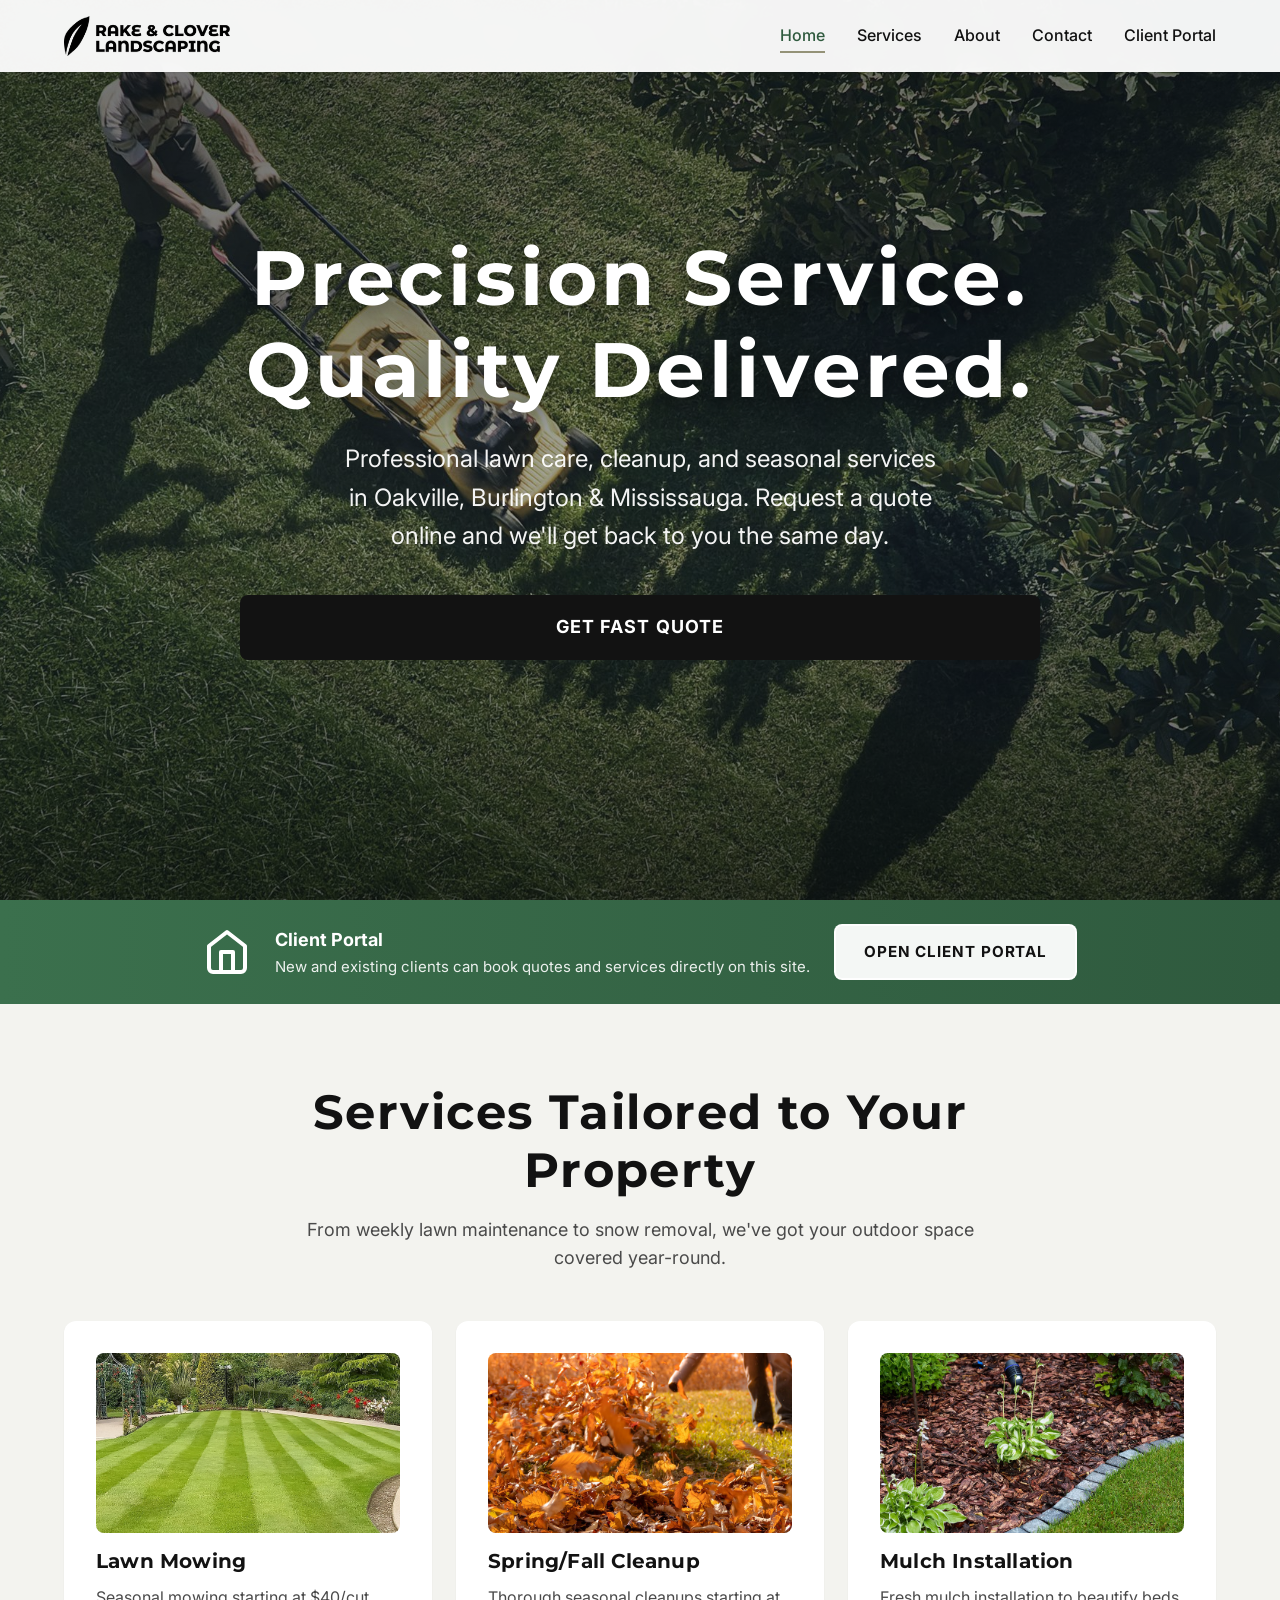
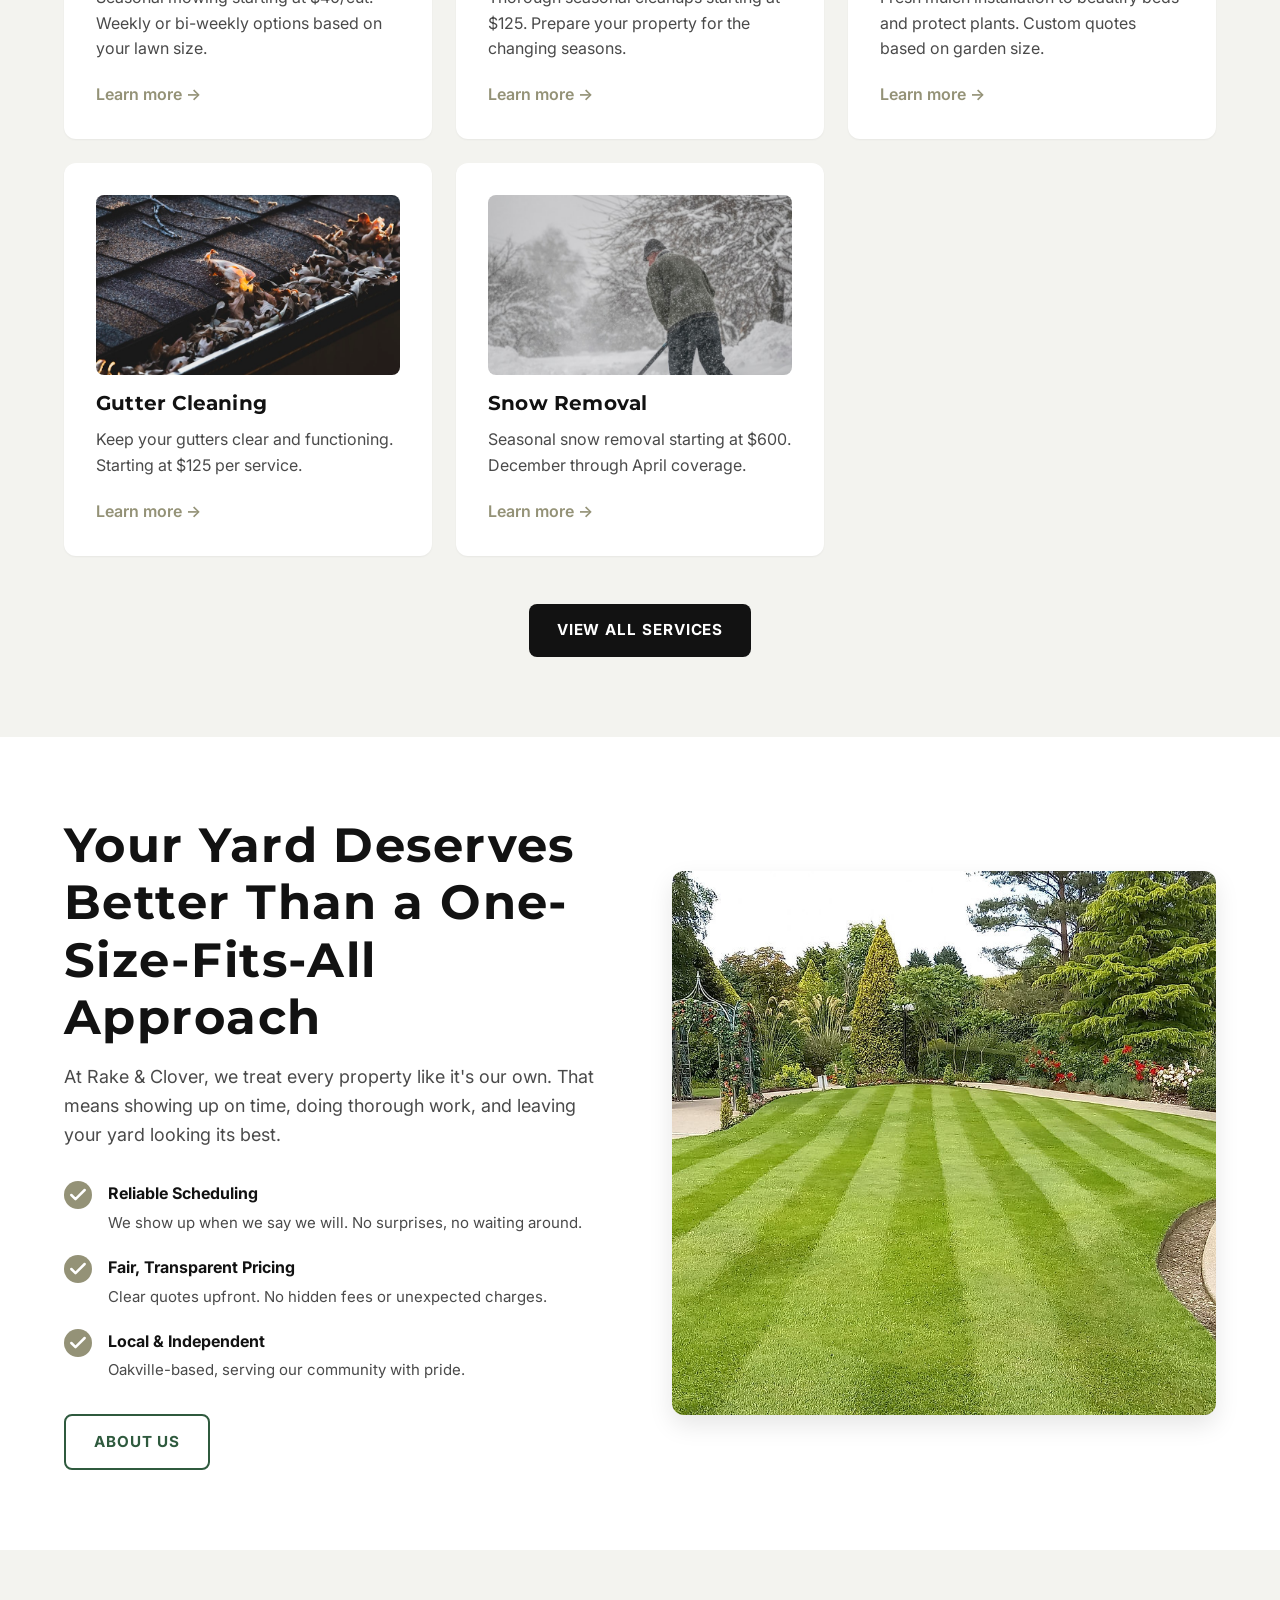
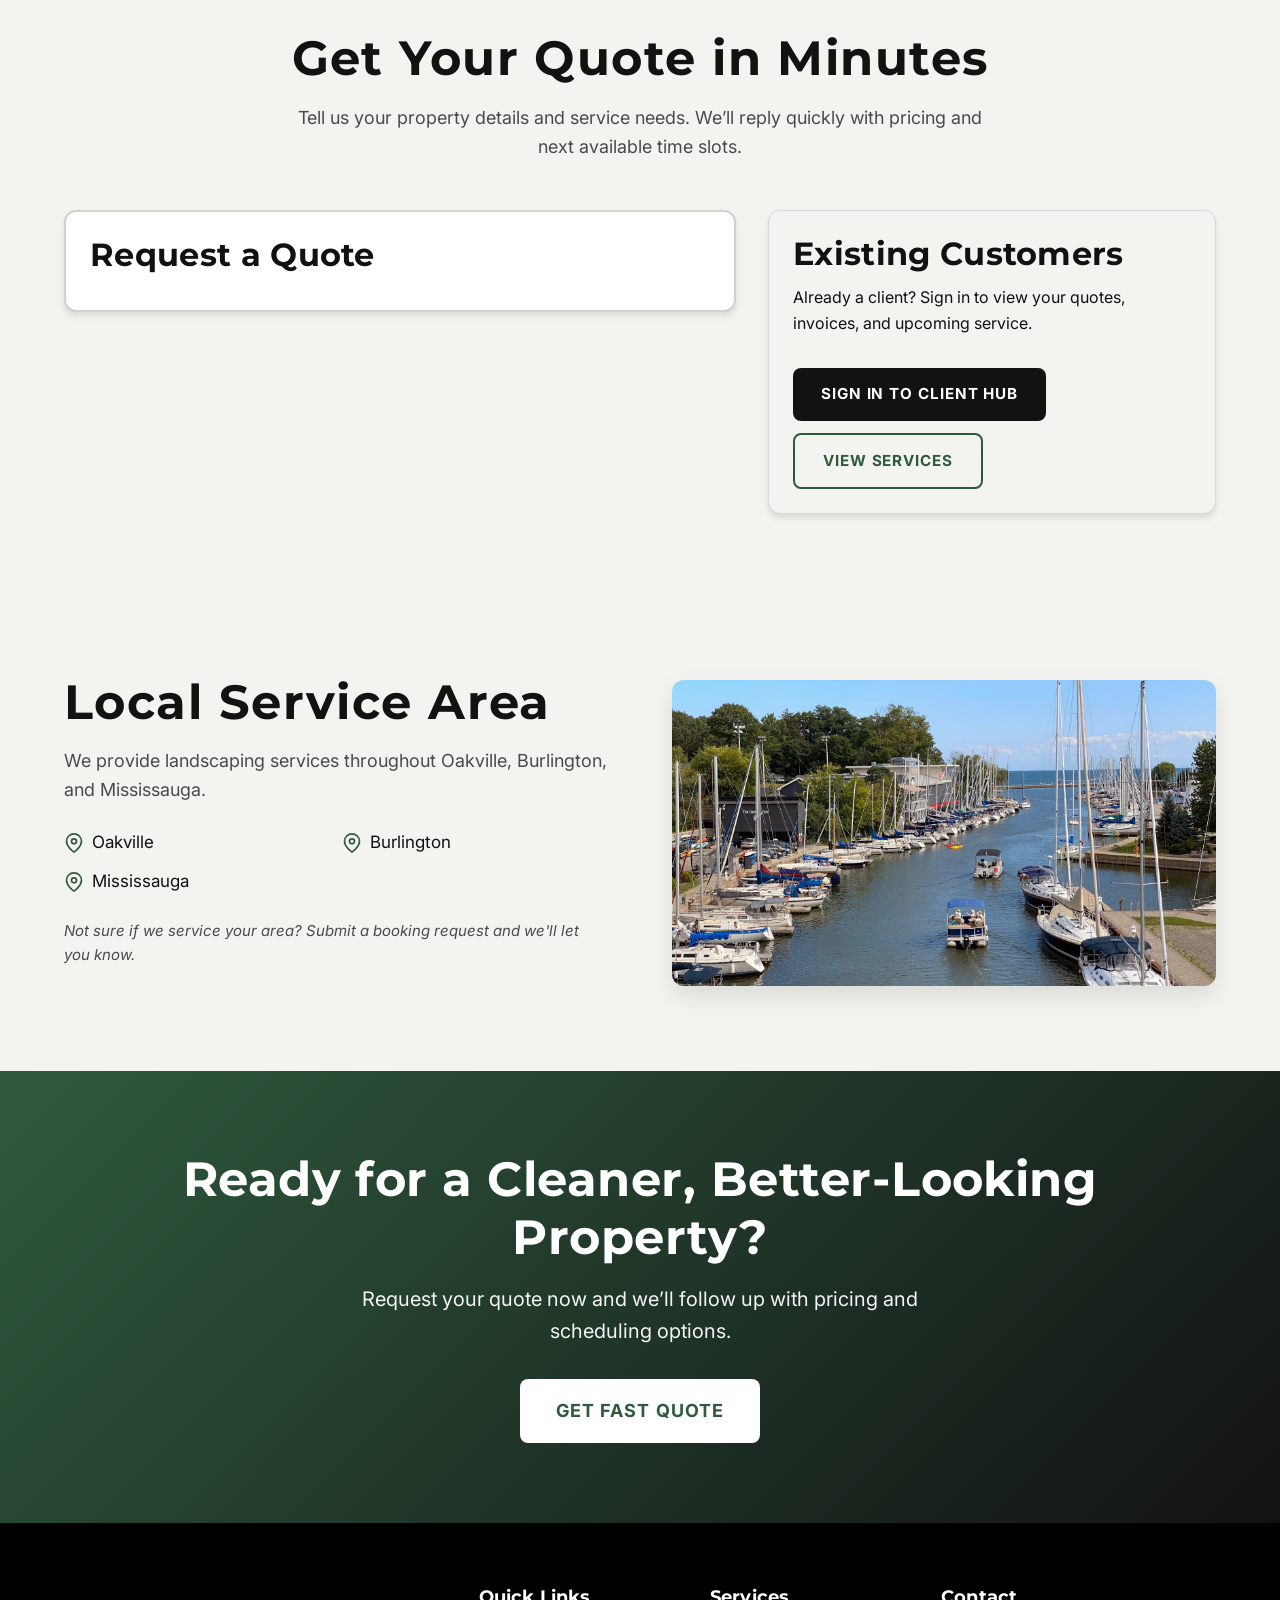
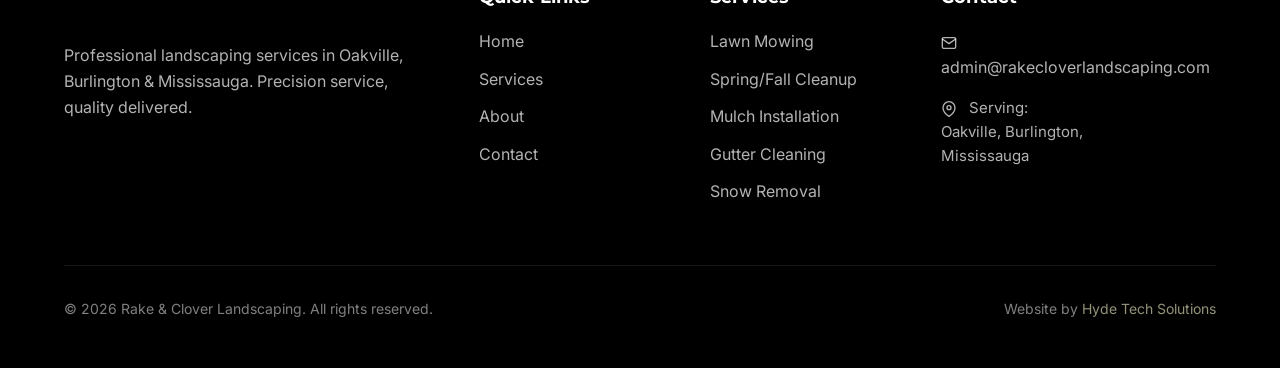
==== commit 6940c2dc: "Swap hero image to the one from Jon's Wix site Aerial shot of lawn mowing — Jon's preferred photo ca" ====
--- a/index.html
+++ b/index.html
@@ -20,7 +20,7 @@
 <!-- End Meta Pixel Code -->
 </head>
 <body> <!-- SVG Icons Sprite --> <svg style="display: none;"> <defs> <symbol id="icon-phone" viewBox="0 0 24 24" fill="none" stroke="currentColor" stroke-width="2" stroke-linecap="round" stroke-linejoin="round"><path d="M22 16.92v3a2 2 0 0 1-2.18 2 19.79 19.79 0 0 1-8.63-3.07 19.5 19.5 0 0 1-6-6 19.79 19.79 0 0 1-3.07-8.67A2 2 0 0 1 4.11 2h3a2 2 0 0 1 2 1.72 12.84 12.84 0 0 0 .7 2.81 2 2 0 0 1-.45 2.11L8.09 9.91a16 16 0 0 0 6 6l1.27-1.27a2 2 0 0 1 2.11-.45 12.84 12.84 0 0 0 2.81.7A2 2 0 0 1 22 16.92z"/></symbol> <symbol id="icon-check" viewBox="0 0 24 24" fill="none" stroke="currentColor" stroke-width="3" stroke-linecap="round" stroke-linejoin="round"><polyline points="20 6 9 17 4 12"/></symbol> <symbol id="icon-map-pin" viewBox="0 0 24 24" fill="none" stroke="currentColor" stroke-width="2" stroke-linecap="round" stroke-linejoin="round"><path d="M21 10c0 7-9 13-9 13s-9-6-9-13a9 9 0 0 1 18 0z"/><circle cx="12" cy="10" r="3"/></symbol> <symbol id="icon-mail" viewBox="0 0 24 24" fill="none" stroke="currentColor" stroke-width="2" stroke-linecap="round" stroke-linejoin="round"><path d="M4 4h16c1.1 0 2 .9 2 2v12c0 1.1-.9 2-2 2H4c-1.1 0-2-.9-2-2V6c0-1.1.9-2 2-2z"/><polyline points="22,6 12,13 2,6"/></symbol> <symbol id="icon-clock" viewBox="0 0 24 24" fill="none" stroke="currentColor" stroke-width="2" stroke-linecap="round" stroke-linejoin="round"><circle cx="12" cy="12" r="10"/><polyline points="12 6 12 12 16 14"/></symbol> <symbol id="icon-star" viewBox="0 0 24 24" fill="currentColor"><polygon points="12 2 15.09 8.26 22 9.27 17 14.14 18.18 21.02 12 17.77 5.82 21.02 7 14.14 2 9.27 8.91 8.26 12 2"/></symbol> <symbol id="icon-lawn" viewBox="0 0 24 24" fill="none" stroke="currentColor" stroke-width="2" stroke-linecap="round" stroke-linejoin="round"><path d="M2 22h20M2 22l2-8 3 8M9 22l3-12 3 12M16 22l3-8 2 8M2 12h20"/></symbol> <symbol id="icon-scissors" viewBox="0 0 24 24" fill="none" stroke="currentColor" stroke-width="2" stroke-linecap="round" stroke-linejoin="round"><circle cx="6" cy="6" r="3"/><circle cx="6" cy="18" r="3"/><line x1="20" y1="4" x2="8.12" y2="15.88"/><line x1="14.47" y1="14.48" x2="20" y2="20"/><line x1="8.12" y1="8.12" x2="12" y2="12"/></symbol> <symbol id="icon-shield" viewBox="0 0 24 24" fill="none" stroke="currentColor" stroke-width="2" stroke-linecap="round" stroke-linejoin="round"><path d="M12 22s8-4 8-10V5l-8-3-8 3v7c0 6 8 10 8 10z"/></symbol> <symbol id="icon-plant" viewBox="0 0 24 24" fill="none" stroke="currentColor" stroke-width="2" stroke-linecap="round" stroke-linejoin="round"><path d="M7 20h10M10 20c5.5-2.5.8-6.4 3-10"/><path d="M9.5 9.4c1.1.8 1.8 2.2 2.3 3.7-2 .4-3.5.4-4.8-.3-1.2-.6-2.3-1.9-3-4.2 2.8-.5 4.4 0 5.5.8z"/><path d="M14.1 6a7 7 0 0 0-1.1 4c1.9-.6 3.2-.6 4.4.3 1.1.8 1.9 2.3 2.4 4.5-3.1.5-5.1-.2-6.2-1.1"/></symbol> <symbol id="icon-calendar" viewBox="0 0 24 24" fill="none" stroke="currentColor" stroke-width="2" stroke-linecap="round" stroke-linejoin="round"><rect x="3" y="4" width="18" height="18" rx="2" ry="2"/><line x1="16" y1="2" x2="16" y2="6"/><line x1="8" y1="2" x2="8" y2="6"/><line x1="3" y1="10" x2="21" y2="10"/></symbol> <symbol id="icon-home" viewBox="0 0 24 24" fill="none" stroke="currentColor" stroke-width="2" stroke-linecap="round" stroke-linejoin="round"><path d="M3 9l9-7 9 7v11a2 2 0 0 1-2 2H5a2 2 0 0 1-2-2z"/><polyline points="9 22 9 12 15 12 15 22"/></symbol> <symbol id="icon-leaf" viewBox="0 0 24 24" fill="none" stroke="currentColor" stroke-width="2" stroke-linecap="round" stroke-linejoin="round"><path d="M11 20A7 7 0 0 1 9.8 6.1C15.5 5 17 4.48 19 2c1 2 2 4.18 2 8 0 5.5-4.78 10-10 10Z"/><path d="M2 21c0-3 1.85-5.36 5.08-6C9.5 14.52 12 13 13 12"/></symbol> </defs> </svg> <!-- Header --> <header class="header"> <div class="container"> <nav class="navbar"> <a href="index.html" class="logo"> <img class="brand-logo" src="images/brand-logo.png" alt="Rake & Clover Landscaping"> </a> <button class="nav-toggle" aria-label="Toggle navigation"> <span></span> <span></span> <span></span> </button> <ul class="nav-menu"> <li><a href="index.html" class="active">Home</a></li> <li><a href="services.html">Services</a></li> <li><a href="about.html">About</a></li> <li><a href="contact.html">Contact</a></li> <li><a href="portal.html">Client Portal</a></li> </ul>
-</nav> </div> </header> <!-- Hero Section --> <section class="hero"> <div class="hero-bg" style="background-image: url('images/hero-grass.jpg'); background-size: cover; background-position: center;"> <div class="hero-overlay"></div> </div> <div class="container"> <div class="hero-content"> <h1 class="hero-title">Precision Service.<br>Quality Delivered.</h1> <p class="hero-subtitle">Professional lawn care, cleanup, and seasonal services in Oakville, Burlington & Mississauga. Request a quote online and we'll get back to you the same day.</p> <div class="hero-ctas"> <a href="index.html#booking" class="btn btn-large btn-primary"> <span>Get Fast Quote</span>  </a> </div> </div> </div> </section> <!-- AI Agent Banner --> <section class="ai-banner"> <div class="container"> <div class="ai-banner-content"> <svg class="ai-icon"><use href="#icon-home"/></svg> <div class="ai-text"> <strong>Client Portal</strong> <span>New and existing clients can book quotes and services directly on this site.</span> </div> <a href="portal.html" class="btn btn-accent">Open Client Portal</a> </div> </div> </section> <!-- Services Section --> <section class="services-section" id="services"> <div class="container"> <div class="section-header"> <h2 class="section-title">Services Tailored to Your Property</h2> <p class="section-subtitle">From weekly lawn maintenance to snow removal, we've got your outdoor space covered year-round.</p> </div> <div class="services-grid"> <div class="service-card"> <img class="service-thumb" src="images/lawn-care.jpg" alt="Lawn mowing" style="width:100%; height:180px; object-fit:cover; border-radius:8px; margin-bottom:1rem;"> <h3>Lawn Mowing</h3> <p>Seasonal mowing starting at $40/cut. Weekly or bi-weekly options based on your lawn size.</p> <a href="services.html#lawn-care" class="link-arrow">Learn more →</a> </div> <div class="service-card"> <img class="service-thumb" src="images/leaf-cleanup.jpg" alt="Spring and fall cleanup" style="width:100%; height:180px; object-fit:cover; border-radius:8px; margin-bottom:1rem;"> <h3>Spring/Fall Cleanup</h3> <p>Thorough seasonal cleanups starting at $125. Prepare your property for the changing seasons.</p> <a href="services.html#seasonal" class="link-arrow">Learn more →</a> </div> <div class="service-card"> <img class="service-thumb" src="images/mulch-garden.jpg" alt="Mulch installation" style="width:100%; height:180px; object-fit:cover; border-radius:8px; margin-bottom:1rem;"> <h3>Mulch Installation</h3> <p>Fresh mulch installation to beautify beds and protect plants. Custom quotes based on garden size.</p> <a href="services.html#mulch" class="link-arrow">Learn more →</a> </div> <div class="service-card"> <img class="service-thumb" src="images/gutter-cleaning.jpg" alt="Gutter cleaning" style="width:100%; height:180px; object-fit:cover; border-radius:8px; margin-bottom:1rem;"> <h3>Gutter Cleaning</h3> <p>Keep your gutters clear and functioning. Starting at $125 per service.</p> <a href="services.html#gutter" class="link-arrow">Learn more →</a> </div> <div class="service-card"> <img class="service-thumb" src="images/snow-removal.jpg" alt="Snow removal" style="width:100%; height:180px; object-fit:cover; border-radius:8px; margin-bottom:1rem;"> <h3>Snow Removal</h3> <p>Seasonal snow removal starting at $600. December through April coverage.</p> <a href="services.html#snow" class="link-arrow">Learn more →</a> </div> </div> <div class="section-cta"> <a href="services.html" class="btn btn-primary">View All Services</a> </div> </div> </section> <!-- Why Choose Us --> <section class="why-us"> <div class="container"> <div class="why-us-grid"> <div class="why-us-content"> <h2 class="section-title">Your Yard Deserves Better Than a One-Size-Fits-All Approach</h2> <p>At Rake & Clover, we treat every property like it's our own. That means showing up on time, doing thorough work, and leaving your yard looking its best.</p> <ul class="feature-list"> <li> <svg class="feature-icon"><use href="#icon-check"/></svg> <div> <strong>Reliable Scheduling</strong> <span>We show up when we say we will. No surprises, no waiting around.</span> </div> </li> <li> <svg class="feature-icon"><use href="#icon-check"/></svg> <div> <strong>Fair, Transparent Pricing</strong> <span>Clear quotes upfront. No hidden fees or unexpected charges.</span> </div> </li> <li> <svg class="feature-icon"><use href="#icon-check"/></svg> <div> <strong>Local & Independent</strong> <span>Oakville-based, serving our community with pride.</span> </div> </li> </ul> <a href="about.html" class="btn btn-secondary">About Us</a> </div> <div class="why-us-image"> <img src="images/lawn-care.jpg" alt="Beautiful striped lawn with trees and paths" class="rounded-image"> </div> </div> </div> </section> <!-- Booking Section --> <section class="booking-section" id="booking"> <div class="container"> <div class="section-header"> <h2 class="section-title">Get Your Quote in Minutes</h2> <p class="section-subtitle">Tell us your property details and service needs. We’ll reply quickly with pricing and next available time slots.</p> </div> <div class="booking-grid"> <div class="booking-card"> <h3>Request a Quote</h3> <!-- Jobber Work Request Form Embed --> <div id="1b58b81e-cdf5-4b91-8c68-4f1d2977c3e0-2474134"></div> <link rel="stylesheet" href="https://d3ey4dbjkt2f6s.cloudfront.net/assets/external/work_request_embed.css" media="screen" /> <script src="https://d3ey4dbjkt2f6s.cloudfront.net/assets/static_link/work_request_embed_snippet.js" clienthub_id="1b58b81e-cdf5-4b91-8c68-4f1d2977c3e0-2474134" form_url="https://clienthub.getjobber.com/client_hubs/1b58b81e-cdf5-4b91-8c68-4f1d2977c3e0/public/work_request/embedded_work_request_form?form_id=2474134"></script> </div> <div class="booking-card" style="background: var(--color-bg-alt);"> <h3>Existing Customers</h3> <p>Already a client? Sign in to view your quotes, invoices, and upcoming service.</p> <a class="btn btn-primary" href="https://clienthub.getjobber.com/client_hubs/1b58b81e-cdf5-4b91-8c68-4f1d2977c3e0/login/new?source=share_login" target="_blank" rel="noopener" style="margin-top: 1rem;">Sign In to Client Hub</a> <a class="btn btn-secondary" href="services.html" style="margin-top: 0.75rem;">View Services</a> </div> </div> </div> </section> <!-- Service Area --> <section class="service-area"> <div class="container"> <div class="service-area-grid"> <div class="service-area-content"> <h2 class="section-title">Local Service Area</h2> <p>We provide landscaping services throughout Oakville, Burlington, and Mississauga.</p> <ul class="location-list"> <li><svg class="location-icon"><use href="#icon-map-pin"/></svg> Oakville</li> <li><svg class="location-icon"><use href="#icon-map-pin"/></svg> Burlington</li> <li><svg class="location-icon"><use href="#icon-map-pin"/></svg> Mississauga</li> </ul> <p class="location-note">Not sure if we service your area? Submit a booking request and we'll let you know.</p> </div> <div class="service-area-map"> <img src="images/oakville-area.jpg" alt="Oakville waterfront - local service area" class="rounded-image"> </div> </div> </div> </section> <!-- CTA Section --> <section class="cta-section"> <div class="container"> <div class="cta-content"> <h2>Ready for a Cleaner, Better-Looking Property?</h2> <p>Request your quote now and we’ll follow up with pricing and scheduling options.</p> <div class="cta-buttons"> <a href="index.html#booking" class="btn btn-large btn-white"> <span>Get Fast Quote</span> </a> </div> </div> </div> </section> <!-- Footer --> <footer class="footer"> <div class="container"> <div class="footer-grid"> <div class="footer-brand"> <a href="index.html" class="logo"> <img class="brand-logo" src="images/brand-logo.png" alt="Rake & Clover Landscaping"> </a> <p>Professional landscaping services in Oakville, Burlington & Mississauga. Precision service, quality delivered.</p> <!-- Social links: add URLs when Jon provides Facebook/Instagram/Google pages --> </div> <div class="footer-links"> <h4>Quick Links</h4> <ul> <li><a href="index.html">Home</a></li> <li><a href="services.html">Services</a></li> <li><a href="about.html">About</a></li> <li><a href="contact.html">Contact</a></li> </ul> </div> <div class="footer-links"> <h4>Services</h4> <ul> <li><a href="services.html#lawn-care">Lawn Mowing</a></li> <li><a href="services.html#seasonal">Spring/Fall Cleanup</a></li> <li><a href="services.html#mulch">Mulch Installation</a></li> <li><a href="services.html#gutter">Gutter Cleaning</a></li> <li><a href="services.html#snow">Snow Removal</a></li> </ul> </div> <div class="footer-contact"> <h4>Contact</h4> <p> <a href="mailto:admin@rakecloverlandscaping.com"><svg class="icon-inline"><use href="#icon-mail"/></svg> admin@rakecloverlandscaping.com</a> </p> <p class="service-area-text"> <svg class="icon-inline"><use href="#icon-map-pin"/></svg> Serving:<br> Oakville, Burlington,<br>Mississauga </p> </div> </div> <div class="footer-bottom"> <p>&copy; 2026 Rake & Clover Landscaping. All rights reserved.</p> <p class="credit">Website by <a href="https://hydetech.ca" target="_blank">Hyde Tech Solutions</a></p> </div> </div> </footer>
+</nav> </div> </header> <!-- Hero Section --> <section class="hero"> <div class="hero-bg" style="background-image: url('images/hero-wix.jpg'); background-size: cover; background-position: center;"> <div class="hero-overlay"></div> </div> <div class="container"> <div class="hero-content"> <h1 class="hero-title">Precision Service.<br>Quality Delivered.</h1> <p class="hero-subtitle">Professional lawn care, cleanup, and seasonal services in Oakville, Burlington & Mississauga. Request a quote online and we'll get back to you the same day.</p> <div class="hero-ctas"> <a href="index.html#booking" class="btn btn-large btn-primary"> <span>Get Fast Quote</span>  </a> </div> </div> </div> </section> <!-- AI Agent Banner --> <section class="ai-banner"> <div class="container"> <div class="ai-banner-content"> <svg class="ai-icon"><use href="#icon-home"/></svg> <div class="ai-text"> <strong>Client Portal</strong> <span>New and existing clients can book quotes and services directly on this site.</span> </div> <a href="portal.html" class="btn btn-accent">Open Client Portal</a> </div> </div> </section> <!-- Services Section --> <section class="services-section" id="services"> <div class="container"> <div class="section-header"> <h2 class="section-title">Services Tailored to Your Property</h2> <p class="section-subtitle">From weekly lawn maintenance to snow removal, we've got your outdoor space covered year-round.</p> </div> <div class="services-grid"> <div class="service-card"> <img class="service-thumb" src="images/lawn-care.jpg" alt="Lawn mowing" style="width:100%; height:180px; object-fit:cover; border-radius:8px; margin-bottom:1rem;"> <h3>Lawn Mowing</h3> <p>Seasonal mowing starting at $40/cut. Weekly or bi-weekly options based on your lawn size.</p> <a href="services.html#lawn-care" class="link-arrow">Learn more →</a> </div> <div class="service-card"> <img class="service-thumb" src="images/leaf-cleanup.jpg" alt="Spring and fall cleanup" style="width:100%; height:180px; object-fit:cover; border-radius:8px; margin-bottom:1rem;"> <h3>Spring/Fall Cleanup</h3> <p>Thorough seasonal cleanups starting at $125. Prepare your property for the changing seasons.</p> <a href="services.html#seasonal" class="link-arrow">Learn more →</a> </div> <div class="service-card"> <img class="service-thumb" src="images/mulch-garden.jpg" alt="Mulch installation" style="width:100%; height:180px; object-fit:cover; border-radius:8px; margin-bottom:1rem;"> <h3>Mulch Installation</h3> <p>Fresh mulch installation to beautify beds and protect plants. Custom quotes based on garden size.</p> <a href="services.html#mulch" class="link-arrow">Learn more →</a> </div> <div class="service-card"> <img class="service-thumb" src="images/gutter-cleaning.jpg" alt="Gutter cleaning" style="width:100%; height:180px; object-fit:cover; border-radius:8px; margin-bottom:1rem;"> <h3>Gutter Cleaning</h3> <p>Keep your gutters clear and functioning. Starting at $125 per service.</p> <a href="services.html#gutter" class="link-arrow">Learn more →</a> </div> <div class="service-card"> <img class="service-thumb" src="images/snow-removal.jpg" alt="Snow removal" style="width:100%; height:180px; object-fit:cover; border-radius:8px; margin-bottom:1rem;"> <h3>Snow Removal</h3> <p>Seasonal snow removal starting at $600. December through April coverage.</p> <a href="services.html#snow" class="link-arrow">Learn more →</a> </div> </div> <div class="section-cta"> <a href="services.html" class="btn btn-primary">View All Services</a> </div> </div> </section> <!-- Why Choose Us --> <section class="why-us"> <div class="container"> <div class="why-us-grid"> <div class="why-us-content"> <h2 class="section-title">Your Yard Deserves Better Than a One-Size-Fits-All Approach</h2> <p>At Rake & Clover, we treat every property like it's our own. That means showing up on time, doing thorough work, and leaving your yard looking its best.</p> <ul class="feature-list"> <li> <svg class="feature-icon"><use href="#icon-check"/></svg> <div> <strong>Reliable Scheduling</strong> <span>We show up when we say we will. No surprises, no waiting around.</span> </div> </li> <li> <svg class="feature-icon"><use href="#icon-check"/></svg> <div> <strong>Fair, Transparent Pricing</strong> <span>Clear quotes upfront. No hidden fees or unexpected charges.</span> </div> </li> <li> <svg class="feature-icon"><use href="#icon-check"/></svg> <div> <strong>Local & Independent</strong> <span>Oakville-based, serving our community with pride.</span> </div> </li> </ul> <a href="about.html" class="btn btn-secondary">About Us</a> </div> <div class="why-us-image"> <img src="images/lawn-care.jpg" alt="Beautiful striped lawn with trees and paths" class="rounded-image"> </div> </div> </div> </section> <!-- Booking Section --> <section class="booking-section" id="booking"> <div class="container"> <div class="section-header"> <h2 class="section-title">Get Your Quote in Minutes</h2> <p class="section-subtitle">Tell us your property details and service needs. We’ll reply quickly with pricing and next available time slots.</p> </div> <div class="booking-grid"> <div class="booking-card"> <h3>Request a Quote</h3> <!-- Jobber Work Request Form Embed --> <div id="1b58b81e-cdf5-4b91-8c68-4f1d2977c3e0-2474134"></div> <link rel="stylesheet" href="https://d3ey4dbjkt2f6s.cloudfront.net/assets/external/work_request_embed.css" media="screen" /> <script src="https://d3ey4dbjkt2f6s.cloudfront.net/assets/static_link/work_request_embed_snippet.js" clienthub_id="1b58b81e-cdf5-4b91-8c68-4f1d2977c3e0-2474134" form_url="https://clienthub.getjobber.com/client_hubs/1b58b81e-cdf5-4b91-8c68-4f1d2977c3e0/public/work_request/embedded_work_request_form?form_id=2474134"></script> </div> <div class="booking-card" style="background: var(--color-bg-alt);"> <h3>Existing Customers</h3> <p>Already a client? Sign in to view your quotes, invoices, and upcoming service.</p> <a class="btn btn-primary" href="https://clienthub.getjobber.com/client_hubs/1b58b81e-cdf5-4b91-8c68-4f1d2977c3e0/login/new?source=share_login" target="_blank" rel="noopener" style="margin-top: 1rem;">Sign In to Client Hub</a> <a class="btn btn-secondary" href="services.html" style="margin-top: 0.75rem;">View Services</a> </div> </div> </div> </section> <!-- Service Area --> <section class="service-area"> <div class="container"> <div class="service-area-grid"> <div class="service-area-content"> <h2 class="section-title">Local Service Area</h2> <p>We provide landscaping services throughout Oakville, Burlington, and Mississauga.</p> <ul class="location-list"> <li><svg class="location-icon"><use href="#icon-map-pin"/></svg> Oakville</li> <li><svg class="location-icon"><use href="#icon-map-pin"/></svg> Burlington</li> <li><svg class="location-icon"><use href="#icon-map-pin"/></svg> Mississauga</li> </ul> <p class="location-note">Not sure if we service your area? Submit a booking request and we'll let you know.</p> </div> <div class="service-area-map"> <img src="images/oakville-area.jpg" alt="Oakville waterfront - local service area" class="rounded-image"> </div> </div> </div> </section> <!-- CTA Section --> <section class="cta-section"> <div class="container"> <div class="cta-content"> <h2>Ready for a Cleaner, Better-Looking Property?</h2> <p>Request your quote now and we’ll follow up with pricing and scheduling options.</p> <div class="cta-buttons"> <a href="index.html#booking" class="btn btn-large btn-white"> <span>Get Fast Quote</span> </a> </div> </div> </div> </section> <!-- Footer --> <footer class="footer"> <div class="container"> <div class="footer-grid"> <div class="footer-brand"> <a href="index.html" class="logo"> <img class="brand-logo" src="images/brand-logo.png" alt="Rake & Clover Landscaping"> </a> <p>Professional landscaping services in Oakville, Burlington & Mississauga. Precision service, quality delivered.</p> <!-- Social links: add URLs when Jon provides Facebook/Instagram/Google pages --> </div> <div class="footer-links"> <h4>Quick Links</h4> <ul> <li><a href="index.html">Home</a></li> <li><a href="services.html">Services</a></li> <li><a href="about.html">About</a></li> <li><a href="contact.html">Contact</a></li> </ul> </div> <div class="footer-links"> <h4>Services</h4> <ul> <li><a href="services.html#lawn-care">Lawn Mowing</a></li> <li><a href="services.html#seasonal">Spring/Fall Cleanup</a></li> <li><a href="services.html#mulch">Mulch Installation</a></li> <li><a href="services.html#gutter">Gutter Cleaning</a></li> <li><a href="services.html#snow">Snow Removal</a></li> </ul> </div> <div class="footer-contact"> <h4>Contact</h4> <p> <a href="mailto:admin@rakecloverlandscaping.com"><svg class="icon-inline"><use href="#icon-mail"/></svg> admin@rakecloverlandscaping.com</a> </p> <p class="service-area-text"> <svg class="icon-inline"><use href="#icon-map-pin"/></svg> Serving:<br> Oakville, Burlington,<br>Mississauga </p> </div> </div> <div class="footer-bottom"> <p>&copy; 2026 Rake & Clover Landscaping. All rights reserved.</p> <p class="credit">Website by <a href="https://hydetech.ca" target="_blank">Hyde Tech Solutions</a></p> </div> </div> </footer>
 <script src="js/main.js"></script>
 </body>
 </html>
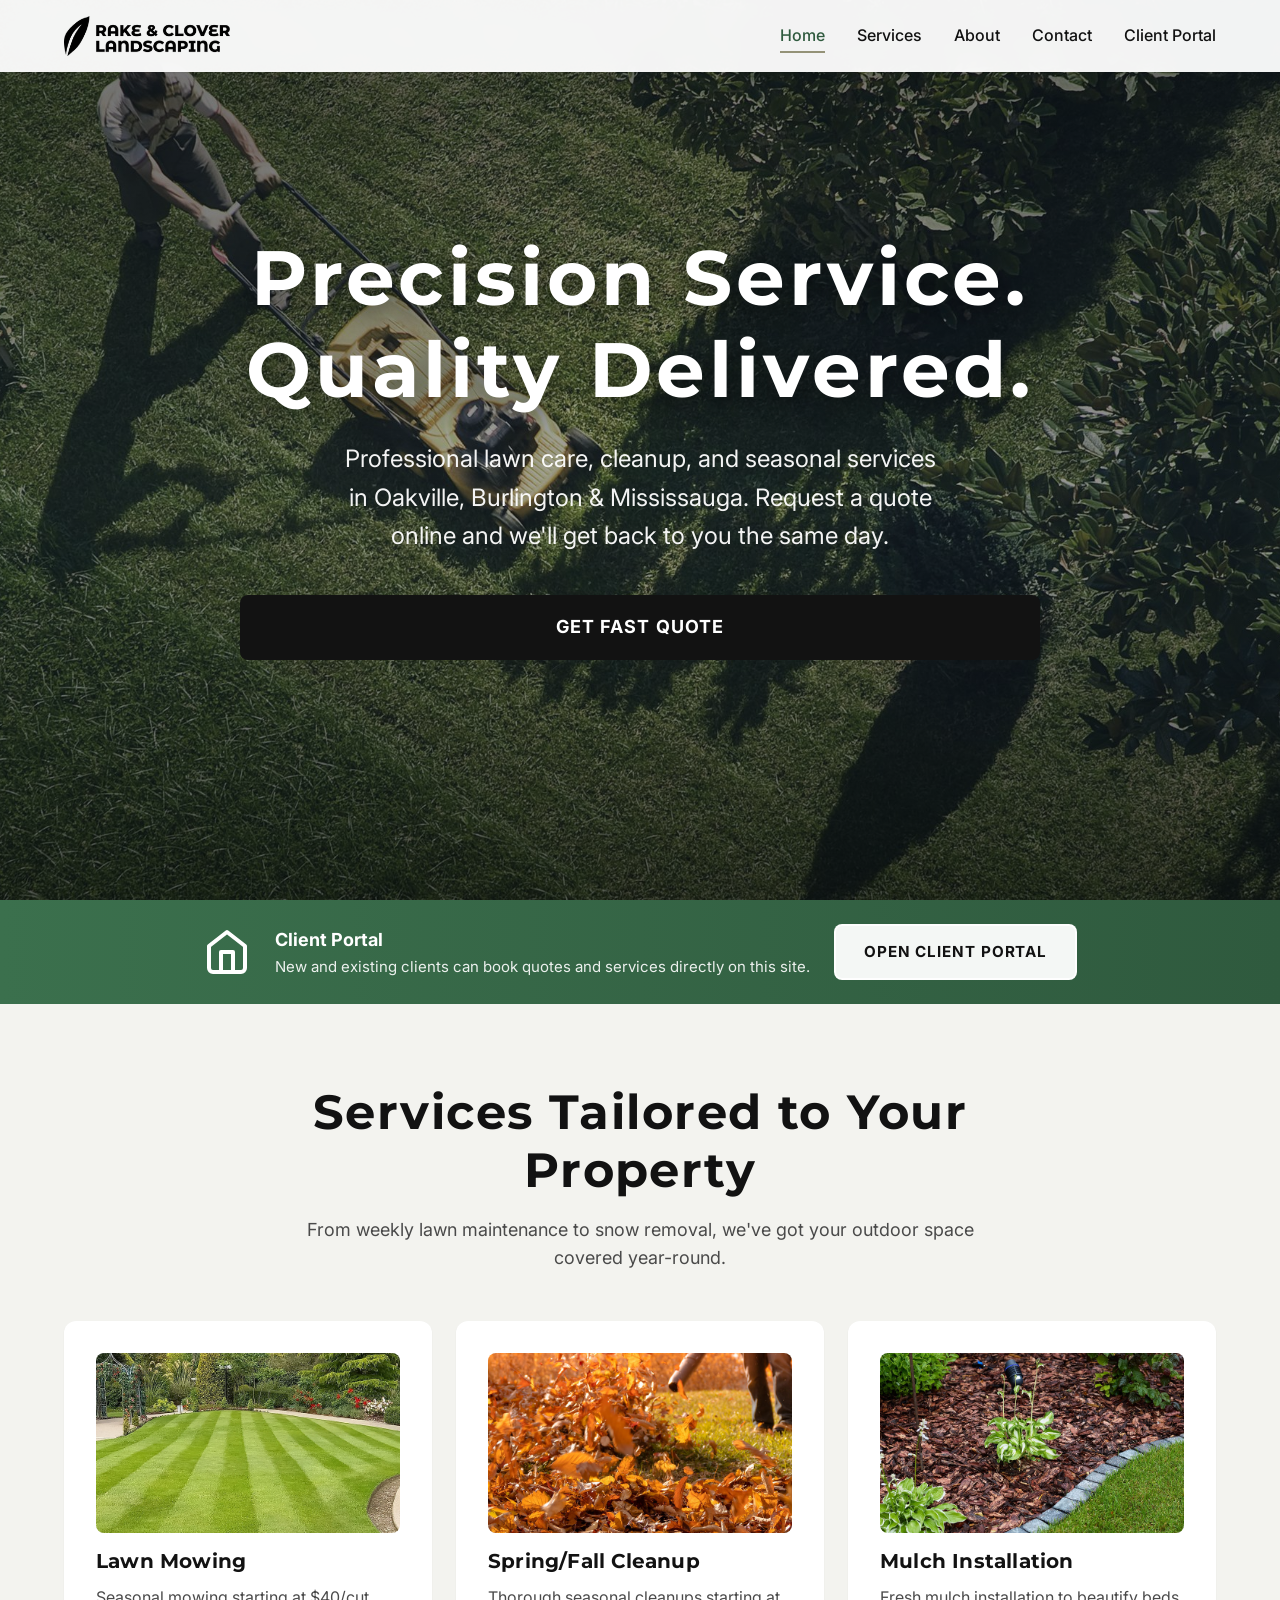
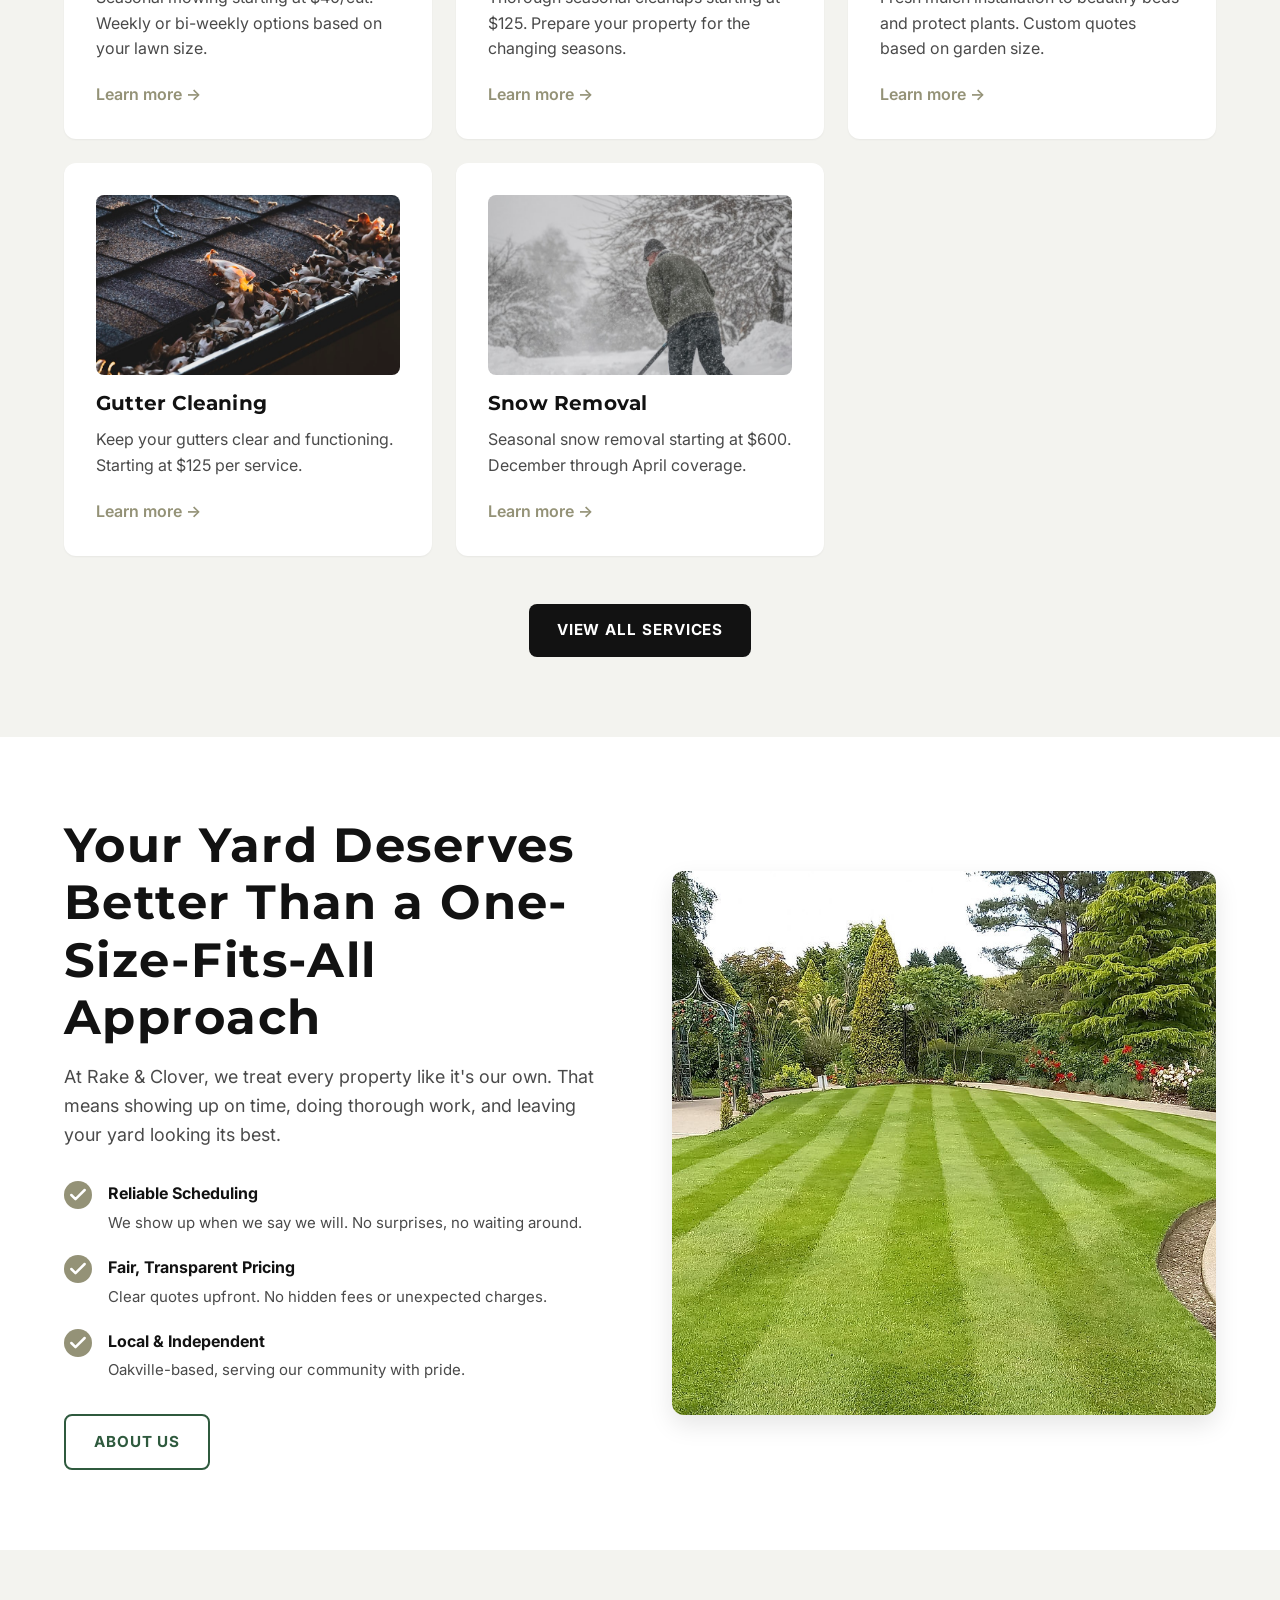
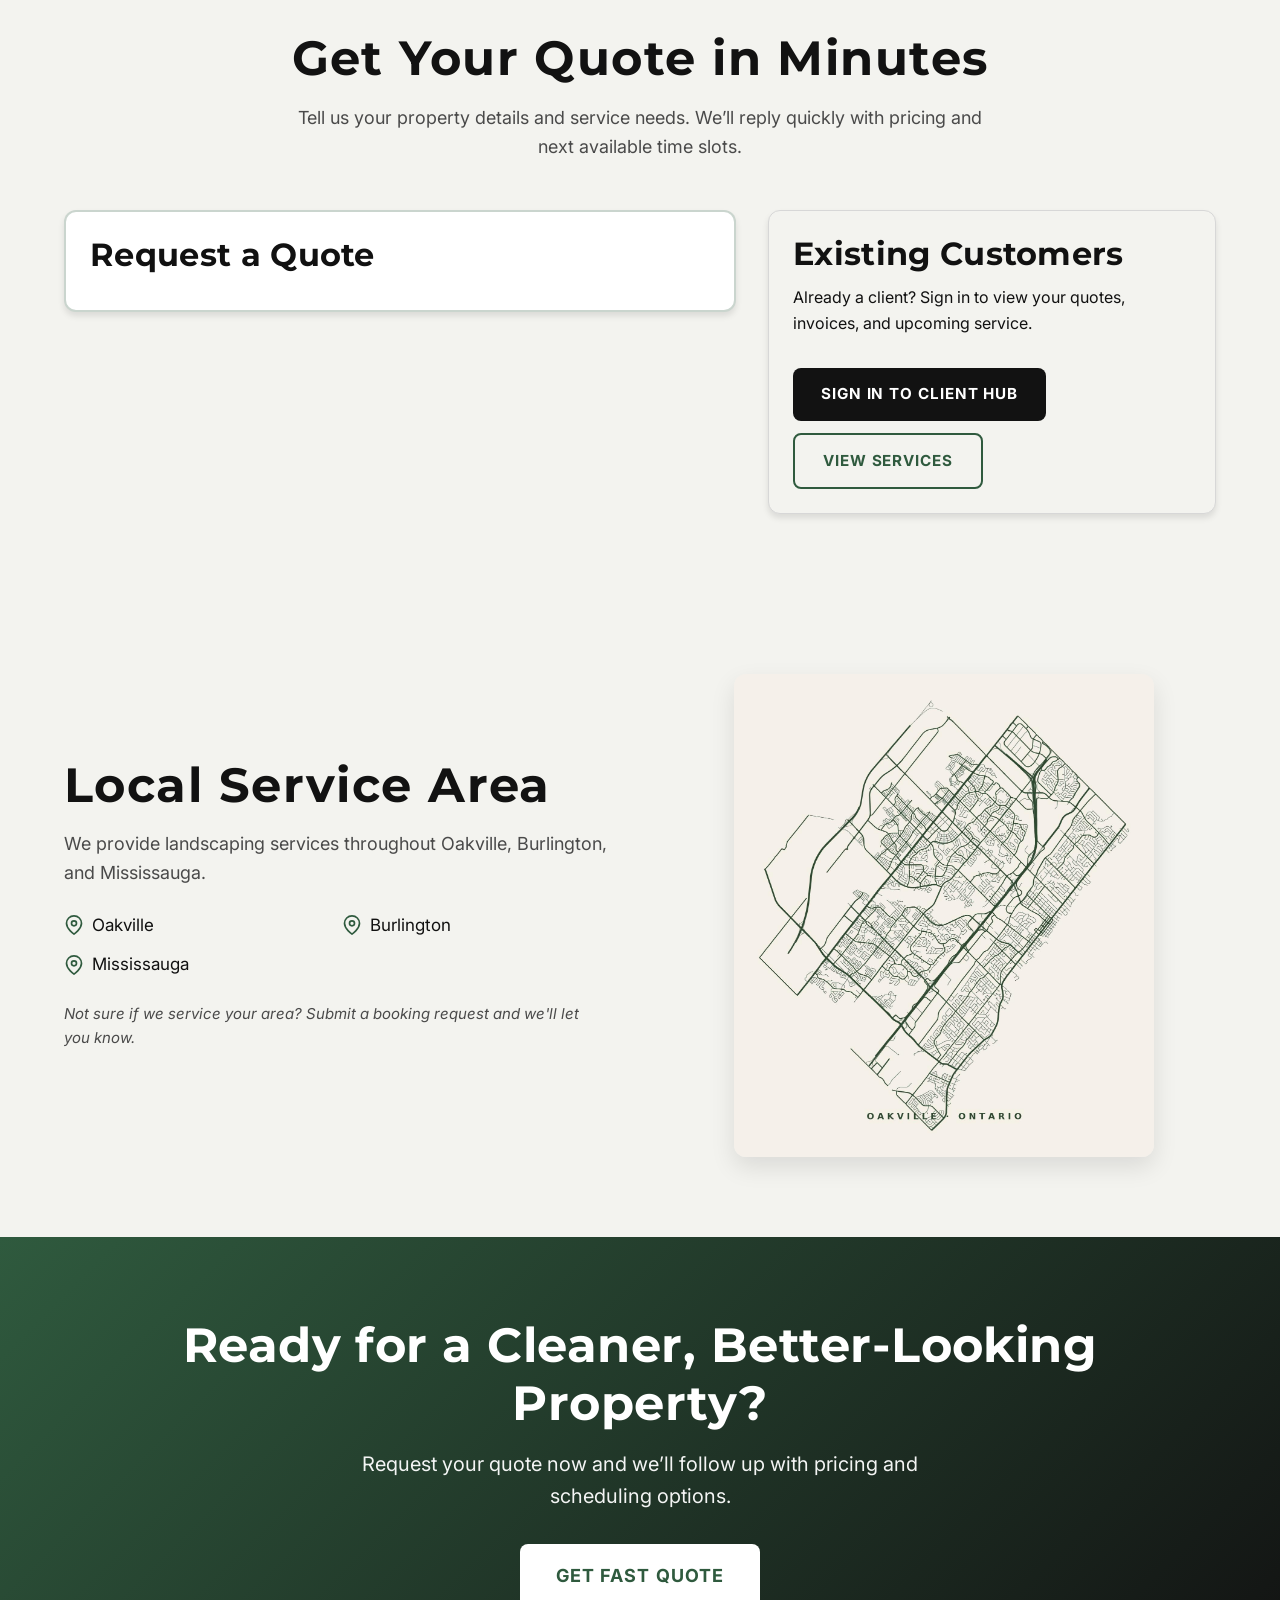
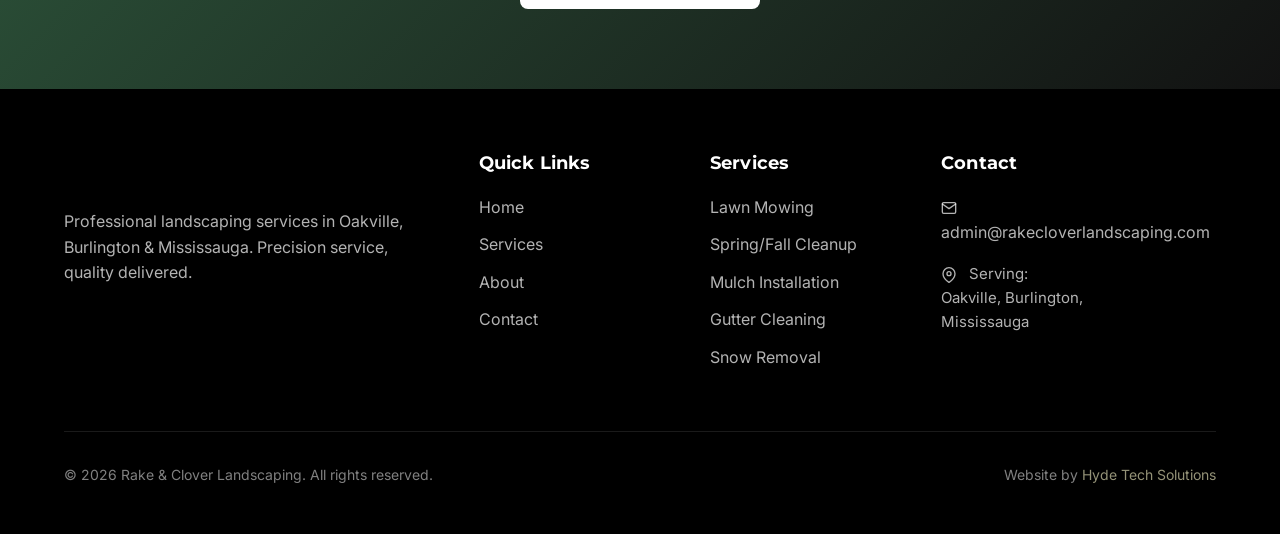
==== commit c9b1c076: "Cap Oakville map at 420px max-width, centered" ====
--- a/index.html
+++ b/index.html
@@ -20,7 +20,7 @@
 <!-- End Meta Pixel Code -->
 </head>
 <body> <!-- SVG Icons Sprite --> <svg style="display: none;"> <defs> <symbol id="icon-phone" viewBox="0 0 24 24" fill="none" stroke="currentColor" stroke-width="2" stroke-linecap="round" stroke-linejoin="round"><path d="M22 16.92v3a2 2 0 0 1-2.18 2 19.79 19.79 0 0 1-8.63-3.07 19.5 19.5 0 0 1-6-6 19.79 19.79 0 0 1-3.07-8.67A2 2 0 0 1 4.11 2h3a2 2 0 0 1 2 1.72 12.84 12.84 0 0 0 .7 2.81 2 2 0 0 1-.45 2.11L8.09 9.91a16 16 0 0 0 6 6l1.27-1.27a2 2 0 0 1 2.11-.45 12.84 12.84 0 0 0 2.81.7A2 2 0 0 1 22 16.92z"/></symbol> <symbol id="icon-check" viewBox="0 0 24 24" fill="none" stroke="currentColor" stroke-width="3" stroke-linecap="round" stroke-linejoin="round"><polyline points="20 6 9 17 4 12"/></symbol> <symbol id="icon-map-pin" viewBox="0 0 24 24" fill="none" stroke="currentColor" stroke-width="2" stroke-linecap="round" stroke-linejoin="round"><path d="M21 10c0 7-9 13-9 13s-9-6-9-13a9 9 0 0 1 18 0z"/><circle cx="12" cy="10" r="3"/></symbol> <symbol id="icon-mail" viewBox="0 0 24 24" fill="none" stroke="currentColor" stroke-width="2" stroke-linecap="round" stroke-linejoin="round"><path d="M4 4h16c1.1 0 2 .9 2 2v12c0 1.1-.9 2-2 2H4c-1.1 0-2-.9-2-2V6c0-1.1.9-2 2-2z"/><polyline points="22,6 12,13 2,6"/></symbol> <symbol id="icon-clock" viewBox="0 0 24 24" fill="none" stroke="currentColor" stroke-width="2" stroke-linecap="round" stroke-linejoin="round"><circle cx="12" cy="12" r="10"/><polyline points="12 6 12 12 16 14"/></symbol> <symbol id="icon-star" viewBox="0 0 24 24" fill="currentColor"><polygon points="12 2 15.09 8.26 22 9.27 17 14.14 18.18 21.02 12 17.77 5.82 21.02 7 14.14 2 9.27 8.91 8.26 12 2"/></symbol> <symbol id="icon-lawn" viewBox="0 0 24 24" fill="none" stroke="currentColor" stroke-width="2" stroke-linecap="round" stroke-linejoin="round"><path d="M2 22h20M2 22l2-8 3 8M9 22l3-12 3 12M16 22l3-8 2 8M2 12h20"/></symbol> <symbol id="icon-scissors" viewBox="0 0 24 24" fill="none" stroke="currentColor" stroke-width="2" stroke-linecap="round" stroke-linejoin="round"><circle cx="6" cy="6" r="3"/><circle cx="6" cy="18" r="3"/><line x1="20" y1="4" x2="8.12" y2="15.88"/><line x1="14.47" y1="14.48" x2="20" y2="20"/><line x1="8.12" y1="8.12" x2="12" y2="12"/></symbol> <symbol id="icon-shield" viewBox="0 0 24 24" fill="none" stroke="currentColor" stroke-width="2" stroke-linecap="round" stroke-linejoin="round"><path d="M12 22s8-4 8-10V5l-8-3-8 3v7c0 6 8 10 8 10z"/></symbol> <symbol id="icon-plant" viewBox="0 0 24 24" fill="none" stroke="currentColor" stroke-width="2" stroke-linecap="round" stroke-linejoin="round"><path d="M7 20h10M10 20c5.5-2.5.8-6.4 3-10"/><path d="M9.5 9.4c1.1.8 1.8 2.2 2.3 3.7-2 .4-3.5.4-4.8-.3-1.2-.6-2.3-1.9-3-4.2 2.8-.5 4.4 0 5.5.8z"/><path d="M14.1 6a7 7 0 0 0-1.1 4c1.9-.6 3.2-.6 4.4.3 1.1.8 1.9 2.3 2.4 4.5-3.1.5-5.1-.2-6.2-1.1"/></symbol> <symbol id="icon-calendar" viewBox="0 0 24 24" fill="none" stroke="currentColor" stroke-width="2" stroke-linecap="round" stroke-linejoin="round"><rect x="3" y="4" width="18" height="18" rx="2" ry="2"/><line x1="16" y1="2" x2="16" y2="6"/><line x1="8" y1="2" x2="8" y2="6"/><line x1="3" y1="10" x2="21" y2="10"/></symbol> <symbol id="icon-home" viewBox="0 0 24 24" fill="none" stroke="currentColor" stroke-width="2" stroke-linecap="round" stroke-linejoin="round"><path d="M3 9l9-7 9 7v11a2 2 0 0 1-2 2H5a2 2 0 0 1-2-2z"/><polyline points="9 22 9 12 15 12 15 22"/></symbol> <symbol id="icon-leaf" viewBox="0 0 24 24" fill="none" stroke="currentColor" stroke-width="2" stroke-linecap="round" stroke-linejoin="round"><path d="M11 20A7 7 0 0 1 9.8 6.1C15.5 5 17 4.48 19 2c1 2 2 4.18 2 8 0 5.5-4.78 10-10 10Z"/><path d="M2 21c0-3 1.85-5.36 5.08-6C9.5 14.52 12 13 13 12"/></symbol> </defs> </svg> <!-- Header --> <header class="header"> <div class="container"> <nav class="navbar"> <a href="index.html" class="logo"> <img class="brand-logo" src="images/brand-logo.png" alt="Rake & Clover Landscaping"> </a> <button class="nav-toggle" aria-label="Toggle navigation"> <span></span> <span></span> <span></span> </button> <ul class="nav-menu"> <li><a href="index.html" class="active">Home</a></li> <li><a href="services.html">Services</a></li> <li><a href="about.html">About</a></li> <li><a href="contact.html">Contact</a></li> <li><a href="portal.html">Client Portal</a></li> </ul>
-</nav> </div> </header> <!-- Hero Section --> <section class="hero"> <div class="hero-bg" style="background-image: url('images/hero-wix.jpg'); background-size: cover; background-position: center;"> <div class="hero-overlay"></div> </div> <div class="container"> <div class="hero-content"> <h1 class="hero-title">Precision Service.<br>Quality Delivered.</h1> <p class="hero-subtitle">Professional lawn care, cleanup, and seasonal services in Oakville, Burlington & Mississauga. Request a quote online and we'll get back to you the same day.</p> <div class="hero-ctas"> <a href="index.html#booking" class="btn btn-large btn-primary"> <span>Get Fast Quote</span>  </a> </div> </div> </div> </section> <!-- AI Agent Banner --> <section class="ai-banner"> <div class="container"> <div class="ai-banner-content"> <svg class="ai-icon"><use href="#icon-home"/></svg> <div class="ai-text"> <strong>Client Portal</strong> <span>New and existing clients can book quotes and services directly on this site.</span> </div> <a href="portal.html" class="btn btn-accent">Open Client Portal</a> </div> </div> </section> <!-- Services Section --> <section class="services-section" id="services"> <div class="container"> <div class="section-header"> <h2 class="section-title">Services Tailored to Your Property</h2> <p class="section-subtitle">From weekly lawn maintenance to snow removal, we've got your outdoor space covered year-round.</p> </div> <div class="services-grid"> <div class="service-card"> <img class="service-thumb" src="images/lawn-care.jpg" alt="Lawn mowing" style="width:100%; height:180px; object-fit:cover; border-radius:8px; margin-bottom:1rem;"> <h3>Lawn Mowing</h3> <p>Seasonal mowing starting at $40/cut. Weekly or bi-weekly options based on your lawn size.</p> <a href="services.html#lawn-care" class="link-arrow">Learn more →</a> </div> <div class="service-card"> <img class="service-thumb" src="images/leaf-cleanup.jpg" alt="Spring and fall cleanup" style="width:100%; height:180px; object-fit:cover; border-radius:8px; margin-bottom:1rem;"> <h3>Spring/Fall Cleanup</h3> <p>Thorough seasonal cleanups starting at $125. Prepare your property for the changing seasons.</p> <a href="services.html#seasonal" class="link-arrow">Learn more →</a> </div> <div class="service-card"> <img class="service-thumb" src="images/mulch-garden.jpg" alt="Mulch installation" style="width:100%; height:180px; object-fit:cover; border-radius:8px; margin-bottom:1rem;"> <h3>Mulch Installation</h3> <p>Fresh mulch installation to beautify beds and protect plants. Custom quotes based on garden size.</p> <a href="services.html#mulch" class="link-arrow">Learn more →</a> </div> <div class="service-card"> <img class="service-thumb" src="images/gutter-cleaning.jpg" alt="Gutter cleaning" style="width:100%; height:180px; object-fit:cover; border-radius:8px; margin-bottom:1rem;"> <h3>Gutter Cleaning</h3> <p>Keep your gutters clear and functioning. Starting at $125 per service.</p> <a href="services.html#gutter" class="link-arrow">Learn more →</a> </div> <div class="service-card"> <img class="service-thumb" src="images/snow-removal.jpg" alt="Snow removal" style="width:100%; height:180px; object-fit:cover; border-radius:8px; margin-bottom:1rem;"> <h3>Snow Removal</h3> <p>Seasonal snow removal starting at $600. December through April coverage.</p> <a href="services.html#snow" class="link-arrow">Learn more →</a> </div> </div> <div class="section-cta"> <a href="services.html" class="btn btn-primary">View All Services</a> </div> </div> </section> <!-- Why Choose Us --> <section class="why-us"> <div class="container"> <div class="why-us-grid"> <div class="why-us-content"> <h2 class="section-title">Your Yard Deserves Better Than a One-Size-Fits-All Approach</h2> <p>At Rake & Clover, we treat every property like it's our own. That means showing up on time, doing thorough work, and leaving your yard looking its best.</p> <ul class="feature-list"> <li> <svg class="feature-icon"><use href="#icon-check"/></svg> <div> <strong>Reliable Scheduling</strong> <span>We show up when we say we will. No surprises, no waiting around.</span> </div> </li> <li> <svg class="feature-icon"><use href="#icon-check"/></svg> <div> <strong>Fair, Transparent Pricing</strong> <span>Clear quotes upfront. No hidden fees or unexpected charges.</span> </div> </li> <li> <svg class="feature-icon"><use href="#icon-check"/></svg> <div> <strong>Local & Independent</strong> <span>Oakville-based, serving our community with pride.</span> </div> </li> </ul> <a href="about.html" class="btn btn-secondary">About Us</a> </div> <div class="why-us-image"> <img src="images/lawn-care.jpg" alt="Beautiful striped lawn with trees and paths" class="rounded-image"> </div> </div> </div> </section> <!-- Booking Section --> <section class="booking-section" id="booking"> <div class="container"> <div class="section-header"> <h2 class="section-title">Get Your Quote in Minutes</h2> <p class="section-subtitle">Tell us your property details and service needs. We’ll reply quickly with pricing and next available time slots.</p> </div> <div class="booking-grid"> <div class="booking-card"> <h3>Request a Quote</h3> <!-- Jobber Work Request Form Embed --> <div id="1b58b81e-cdf5-4b91-8c68-4f1d2977c3e0-2474134"></div> <link rel="stylesheet" href="https://d3ey4dbjkt2f6s.cloudfront.net/assets/external/work_request_embed.css" media="screen" /> <script src="https://d3ey4dbjkt2f6s.cloudfront.net/assets/static_link/work_request_embed_snippet.js" clienthub_id="1b58b81e-cdf5-4b91-8c68-4f1d2977c3e0-2474134" form_url="https://clienthub.getjobber.com/client_hubs/1b58b81e-cdf5-4b91-8c68-4f1d2977c3e0/public/work_request/embedded_work_request_form?form_id=2474134"></script> </div> <div class="booking-card" style="background: var(--color-bg-alt);"> <h3>Existing Customers</h3> <p>Already a client? Sign in to view your quotes, invoices, and upcoming service.</p> <a class="btn btn-primary" href="https://clienthub.getjobber.com/client_hubs/1b58b81e-cdf5-4b91-8c68-4f1d2977c3e0/login/new?source=share_login" target="_blank" rel="noopener" style="margin-top: 1rem;">Sign In to Client Hub</a> <a class="btn btn-secondary" href="services.html" style="margin-top: 0.75rem;">View Services</a> </div> </div> </div> </section> <!-- Service Area --> <section class="service-area"> <div class="container"> <div class="service-area-grid"> <div class="service-area-content"> <h2 class="section-title">Local Service Area</h2> <p>We provide landscaping services throughout Oakville, Burlington, and Mississauga.</p> <ul class="location-list"> <li><svg class="location-icon"><use href="#icon-map-pin"/></svg> Oakville</li> <li><svg class="location-icon"><use href="#icon-map-pin"/></svg> Burlington</li> <li><svg class="location-icon"><use href="#icon-map-pin"/></svg> Mississauga</li> </ul> <p class="location-note">Not sure if we service your area? Submit a booking request and we'll let you know.</p> </div> <div class="service-area-map"> <img src="images/oakville-area.jpg" alt="Oakville waterfront - local service area" class="rounded-image"> </div> </div> </div> </section> <!-- CTA Section --> <section class="cta-section"> <div class="container"> <div class="cta-content"> <h2>Ready for a Cleaner, Better-Looking Property?</h2> <p>Request your quote now and we’ll follow up with pricing and scheduling options.</p> <div class="cta-buttons"> <a href="index.html#booking" class="btn btn-large btn-white"> <span>Get Fast Quote</span> </a> </div> </div> </div> </section> <!-- Footer --> <footer class="footer"> <div class="container"> <div class="footer-grid"> <div class="footer-brand"> <a href="index.html" class="logo"> <img class="brand-logo" src="images/brand-logo.png" alt="Rake & Clover Landscaping"> </a> <p>Professional landscaping services in Oakville, Burlington & Mississauga. Precision service, quality delivered.</p> <!-- Social links: add URLs when Jon provides Facebook/Instagram/Google pages --> </div> <div class="footer-links"> <h4>Quick Links</h4> <ul> <li><a href="index.html">Home</a></li> <li><a href="services.html">Services</a></li> <li><a href="about.html">About</a></li> <li><a href="contact.html">Contact</a></li> </ul> </div> <div class="footer-links"> <h4>Services</h4> <ul> <li><a href="services.html#lawn-care">Lawn Mowing</a></li> <li><a href="services.html#seasonal">Spring/Fall Cleanup</a></li> <li><a href="services.html#mulch">Mulch Installation</a></li> <li><a href="services.html#gutter">Gutter Cleaning</a></li> <li><a href="services.html#snow">Snow Removal</a></li> </ul> </div> <div class="footer-contact"> <h4>Contact</h4> <p> <a href="mailto:admin@rakecloverlandscaping.com"><svg class="icon-inline"><use href="#icon-mail"/></svg> admin@rakecloverlandscaping.com</a> </p> <p class="service-area-text"> <svg class="icon-inline"><use href="#icon-map-pin"/></svg> Serving:<br> Oakville, Burlington,<br>Mississauga </p> </div> </div> <div class="footer-bottom"> <p>&copy; 2026 Rake & Clover Landscaping. All rights reserved.</p> <p class="credit">Website by <a href="https://hydetech.ca" target="_blank">Hyde Tech Solutions</a></p> </div> </div> </footer>
+</nav> </div> </header> <!-- Hero Section --> <section class="hero"> <div class="hero-bg" style="background-image: url('images/hero-wix.jpg'); background-size: cover; background-position: center;"> <div class="hero-overlay"></div> </div> <div class="container"> <div class="hero-content"> <h1 class="hero-title">Precision Service.<br>Quality Delivered.</h1> <p class="hero-subtitle">Professional lawn care, cleanup, and seasonal services in Oakville, Burlington & Mississauga. Request a quote online and we'll get back to you the same day.</p> <div class="hero-ctas"> <a href="index.html#booking" class="btn btn-large btn-primary"> <span>Get Fast Quote</span>  </a> </div> </div> </div> </section> <!-- AI Agent Banner --> <section class="ai-banner"> <div class="container"> <div class="ai-banner-content"> <svg class="ai-icon"><use href="#icon-home"/></svg> <div class="ai-text"> <strong>Client Portal</strong> <span>New and existing clients can book quotes and services directly on this site.</span> </div> <a href="portal.html" class="btn btn-accent">Open Client Portal</a> </div> </div> </section> <!-- Services Section --> <section class="services-section" id="services"> <div class="container"> <div class="section-header"> <h2 class="section-title">Services Tailored to Your Property</h2> <p class="section-subtitle">From weekly lawn maintenance to snow removal, we've got your outdoor space covered year-round.</p> </div> <div class="services-grid"> <div class="service-card"> <img class="service-thumb" src="images/lawn-care.jpg" alt="Lawn mowing" style="width:100%; height:180px; object-fit:cover; border-radius:8px; margin-bottom:1rem;"> <h3>Lawn Mowing</h3> <p>Seasonal mowing starting at $40/cut. Weekly or bi-weekly options based on your lawn size.</p> <a href="services.html#lawn-care" class="link-arrow">Learn more →</a> </div> <div class="service-card"> <img class="service-thumb" src="images/leaf-cleanup.jpg" alt="Spring and fall cleanup" style="width:100%; height:180px; object-fit:cover; border-radius:8px; margin-bottom:1rem;"> <h3>Spring/Fall Cleanup</h3> <p>Thorough seasonal cleanups starting at $125. Prepare your property for the changing seasons.</p> <a href="services.html#seasonal" class="link-arrow">Learn more →</a> </div> <div class="service-card"> <img class="service-thumb" src="images/mulch-garden.jpg" alt="Mulch installation" style="width:100%; height:180px; object-fit:cover; border-radius:8px; margin-bottom:1rem;"> <h3>Mulch Installation</h3> <p>Fresh mulch installation to beautify beds and protect plants. Custom quotes based on garden size.</p> <a href="services.html#mulch" class="link-arrow">Learn more →</a> </div> <div class="service-card"> <img class="service-thumb" src="images/gutter-cleaning.jpg" alt="Gutter cleaning" style="width:100%; height:180px; object-fit:cover; border-radius:8px; margin-bottom:1rem;"> <h3>Gutter Cleaning</h3> <p>Keep your gutters clear and functioning. Starting at $125 per service.</p> <a href="services.html#gutter" class="link-arrow">Learn more →</a> </div> <div class="service-card"> <img class="service-thumb" src="images/snow-removal.jpg" alt="Snow removal" style="width:100%; height:180px; object-fit:cover; border-radius:8px; margin-bottom:1rem;"> <h3>Snow Removal</h3> <p>Seasonal snow removal starting at $600. December through April coverage.</p> <a href="services.html#snow" class="link-arrow">Learn more →</a> </div> </div> <div class="section-cta"> <a href="services.html" class="btn btn-primary">View All Services</a> </div> </div> </section> <!-- Why Choose Us --> <section class="why-us"> <div class="container"> <div class="why-us-grid"> <div class="why-us-content"> <h2 class="section-title">Your Yard Deserves Better Than a One-Size-Fits-All Approach</h2> <p>At Rake & Clover, we treat every property like it's our own. That means showing up on time, doing thorough work, and leaving your yard looking its best.</p> <ul class="feature-list"> <li> <svg class="feature-icon"><use href="#icon-check"/></svg> <div> <strong>Reliable Scheduling</strong> <span>We show up when we say we will. No surprises, no waiting around.</span> </div> </li> <li> <svg class="feature-icon"><use href="#icon-check"/></svg> <div> <strong>Fair, Transparent Pricing</strong> <span>Clear quotes upfront. No hidden fees or unexpected charges.</span> </div> </li> <li> <svg class="feature-icon"><use href="#icon-check"/></svg> <div> <strong>Local & Independent</strong> <span>Oakville-based, serving our community with pride.</span> </div> </li> </ul> <a href="about.html" class="btn btn-secondary">About Us</a> </div> <div class="why-us-image"> <img src="images/lawn-care.jpg" alt="Beautiful striped lawn with trees and paths" class="rounded-image"> </div> </div> </div> </section> <!-- Booking Section --> <section class="booking-section" id="booking"> <div class="container"> <div class="section-header"> <h2 class="section-title">Get Your Quote in Minutes</h2> <p class="section-subtitle">Tell us your property details and service needs. We’ll reply quickly with pricing and next available time slots.</p> </div> <div class="booking-grid"> <div class="booking-card"> <h3>Request a Quote</h3> <!-- Jobber Work Request Form Embed --> <div id="1b58b81e-cdf5-4b91-8c68-4f1d2977c3e0-2474134"></div> <link rel="stylesheet" href="https://d3ey4dbjkt2f6s.cloudfront.net/assets/external/work_request_embed.css" media="screen" /> <script src="https://d3ey4dbjkt2f6s.cloudfront.net/assets/static_link/work_request_embed_snippet.js" clienthub_id="1b58b81e-cdf5-4b91-8c68-4f1d2977c3e0-2474134" form_url="https://clienthub.getjobber.com/client_hubs/1b58b81e-cdf5-4b91-8c68-4f1d2977c3e0/public/work_request/embedded_work_request_form?form_id=2474134"></script> </div> <div class="booking-card" style="background: var(--color-bg-alt);"> <h3>Existing Customers</h3> <p>Already a client? Sign in to view your quotes, invoices, and upcoming service.</p> <a class="btn btn-primary" href="https://clienthub.getjobber.com/client_hubs/1b58b81e-cdf5-4b91-8c68-4f1d2977c3e0/login/new?source=share_login" target="_blank" rel="noopener" style="margin-top: 1rem;">Sign In to Client Hub</a> <a class="btn btn-secondary" href="services.html" style="margin-top: 0.75rem;">View Services</a> </div> </div> </div> </section> <!-- Service Area --> <section class="service-area"> <div class="container"> <div class="service-area-grid"> <div class="service-area-content"> <h2 class="section-title">Local Service Area</h2> <p>We provide landscaping services throughout Oakville, Burlington, and Mississauga.</p> <ul class="location-list"> <li><svg class="location-icon"><use href="#icon-map-pin"/></svg> Oakville</li> <li><svg class="location-icon"><use href="#icon-map-pin"/></svg> Burlington</li> <li><svg class="location-icon"><use href="#icon-map-pin"/></svg> Mississauga</li> </ul> <p class="location-note">Not sure if we service your area? Submit a booking request and we'll let you know.</p> </div> <div class="service-area-map"> <img src="images/oakville-area.jpg" alt="Oakville service area map" class="rounded-image" style="max-width: 420px; width: 100%; display: block; margin: 0 auto;"> </div> </div> </div> </section> <!-- CTA Section --> <section class="cta-section"> <div class="container"> <div class="cta-content"> <h2>Ready for a Cleaner, Better-Looking Property?</h2> <p>Request your quote now and we’ll follow up with pricing and scheduling options.</p> <div class="cta-buttons"> <a href="index.html#booking" class="btn btn-large btn-white"> <span>Get Fast Quote</span> </a> </div> </div> </div> </section> <!-- Footer --> <footer class="footer"> <div class="container"> <div class="footer-grid"> <div class="footer-brand"> <a href="index.html" class="logo"> <img class="brand-logo" src="images/brand-logo.png" alt="Rake & Clover Landscaping"> </a> <p>Professional landscaping services in Oakville, Burlington & Mississauga. Precision service, quality delivered.</p> <!-- Social links: add URLs when Jon provides Facebook/Instagram/Google pages --> </div> <div class="footer-links"> <h4>Quick Links</h4> <ul> <li><a href="index.html">Home</a></li> <li><a href="services.html">Services</a></li> <li><a href="about.html">About</a></li> <li><a href="contact.html">Contact</a></li> </ul> </div> <div class="footer-links"> <h4>Services</h4> <ul> <li><a href="services.html#lawn-care">Lawn Mowing</a></li> <li><a href="services.html#seasonal">Spring/Fall Cleanup</a></li> <li><a href="services.html#mulch">Mulch Installation</a></li> <li><a href="services.html#gutter">Gutter Cleaning</a></li> <li><a href="services.html#snow">Snow Removal</a></li> </ul> </div> <div class="footer-contact"> <h4>Contact</h4> <p> <a href="mailto:admin@rakecloverlandscaping.com"><svg class="icon-inline"><use href="#icon-mail"/></svg> admin@rakecloverlandscaping.com</a> </p> <p class="service-area-text"> <svg class="icon-inline"><use href="#icon-map-pin"/></svg> Serving:<br> Oakville, Burlington,<br>Mississauga </p> </div> </div> <div class="footer-bottom"> <p>&copy; 2026 Rake & Clover Landscaping. All rights reserved.</p> <p class="credit">Website by <a href="https://hydetech.ca" target="_blank">Hyde Tech Solutions</a></p> </div> </div> </footer>
 <script src="js/main.js"></script>
 </body>
 </html>
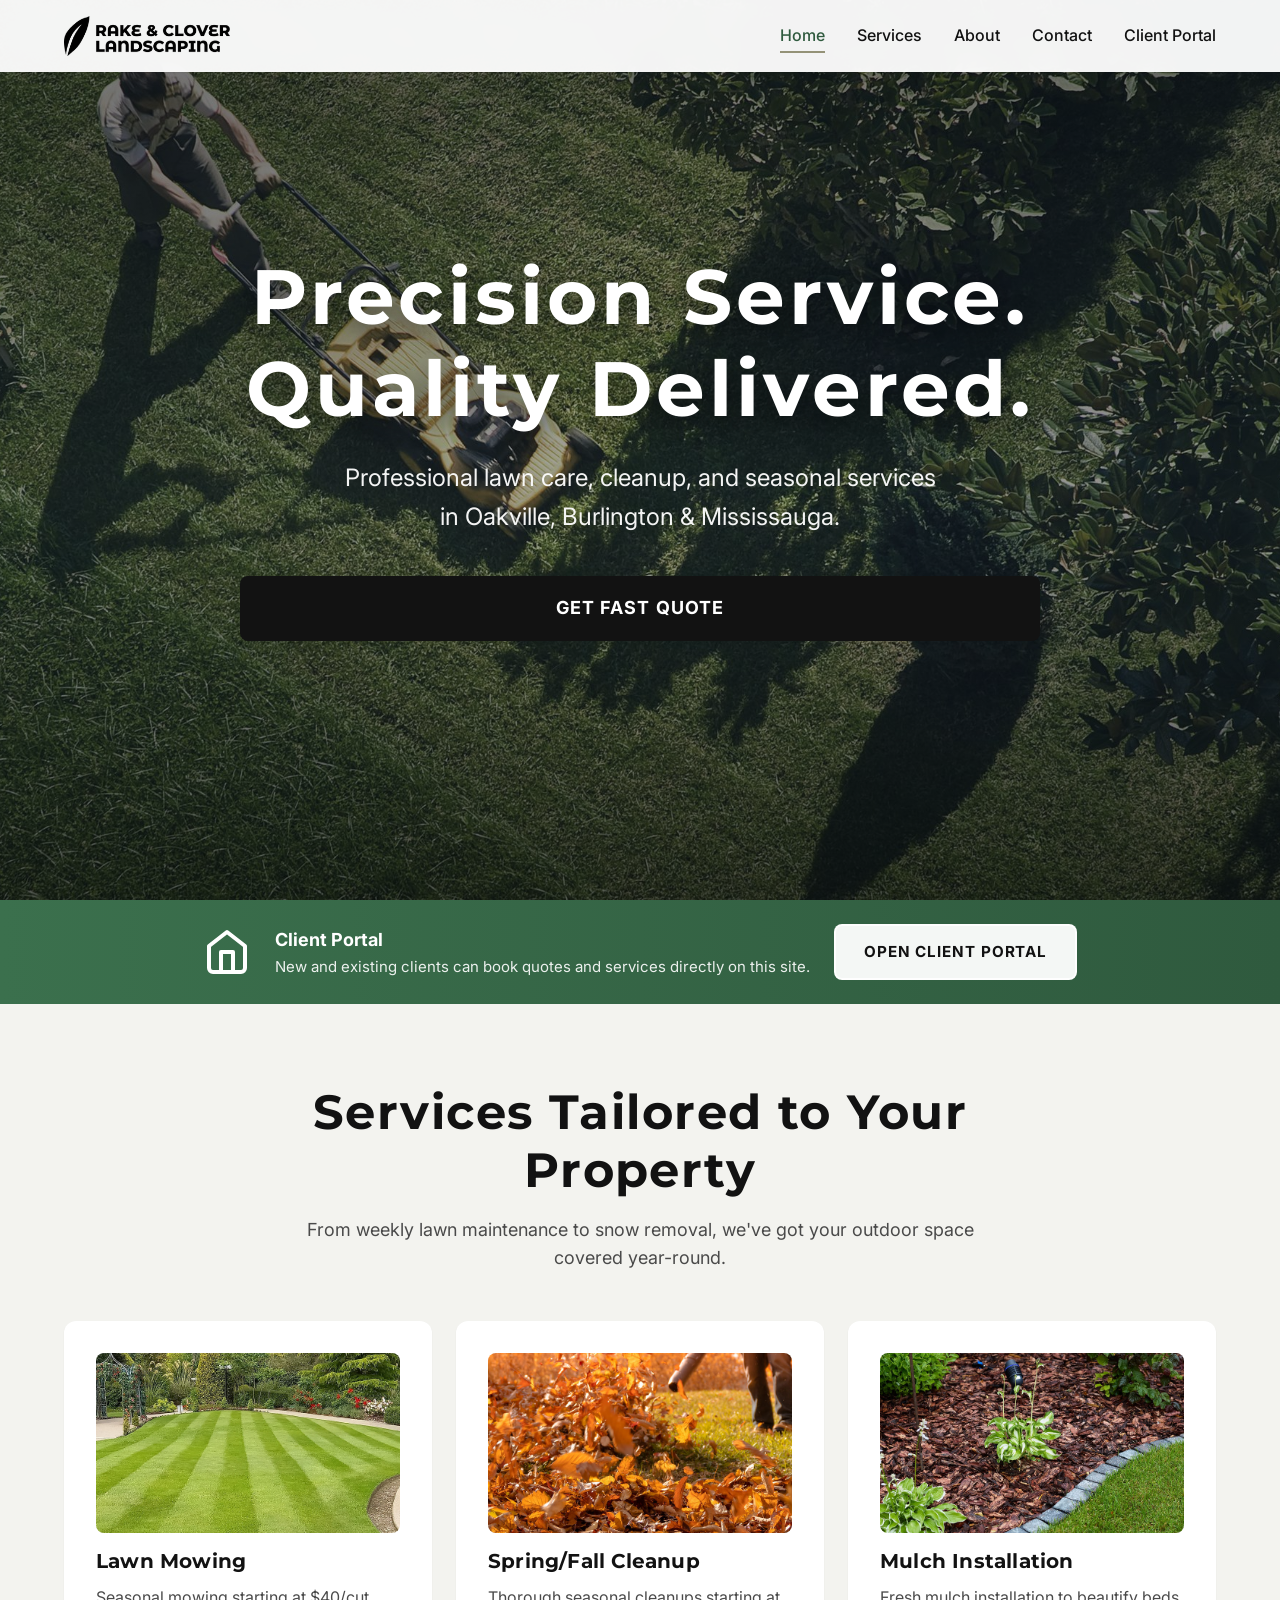
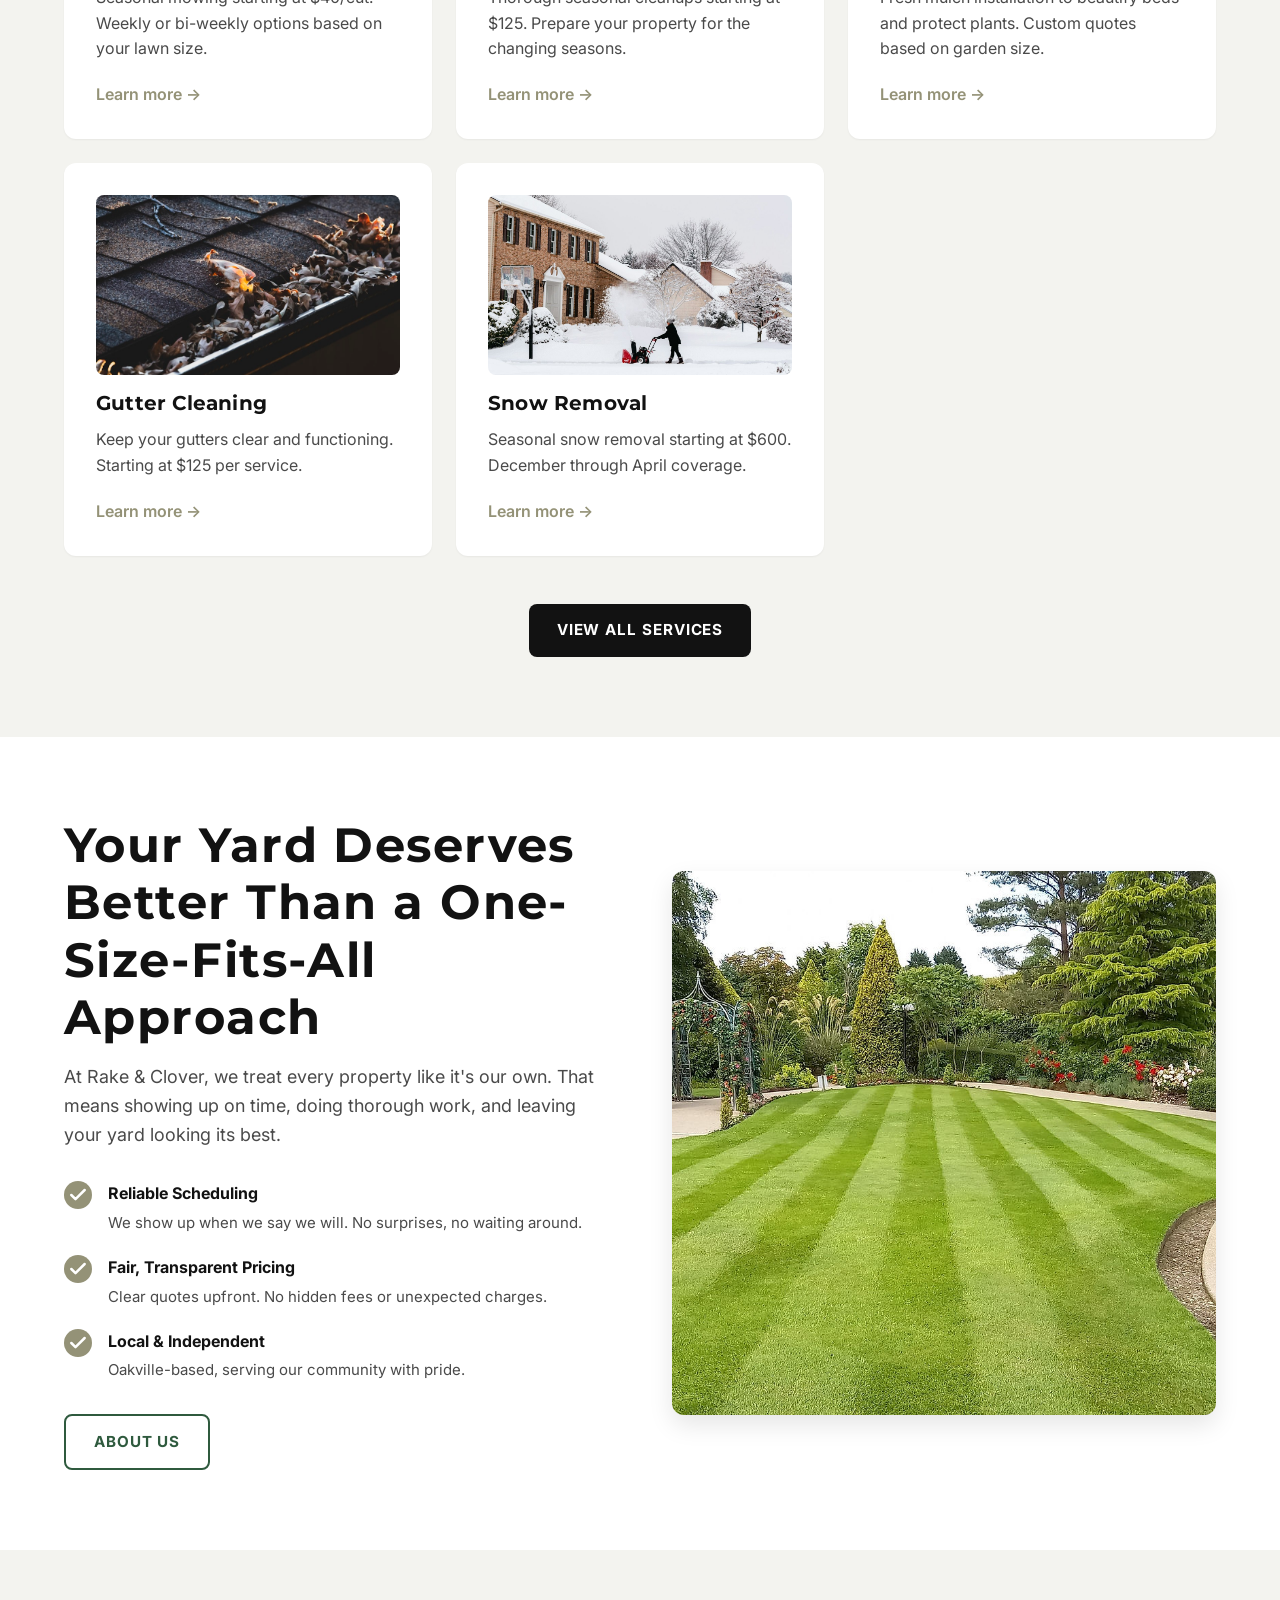
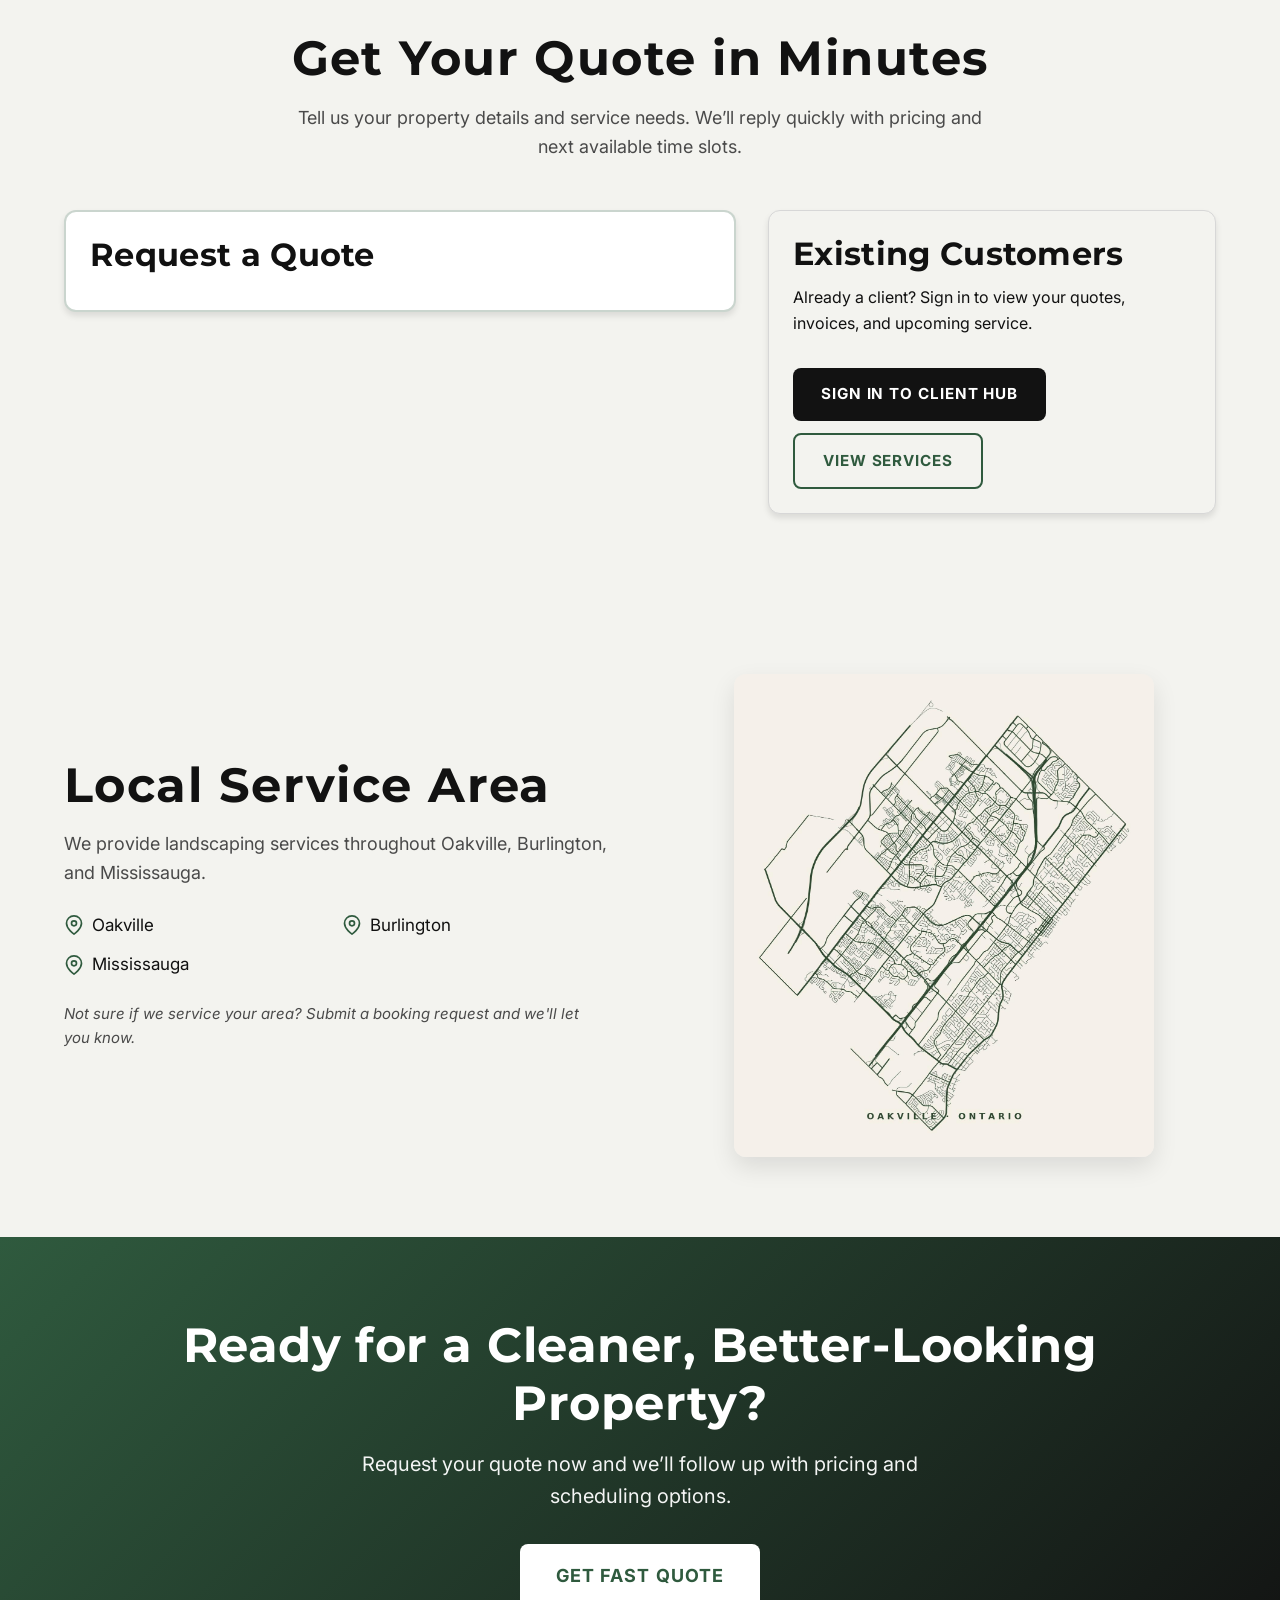
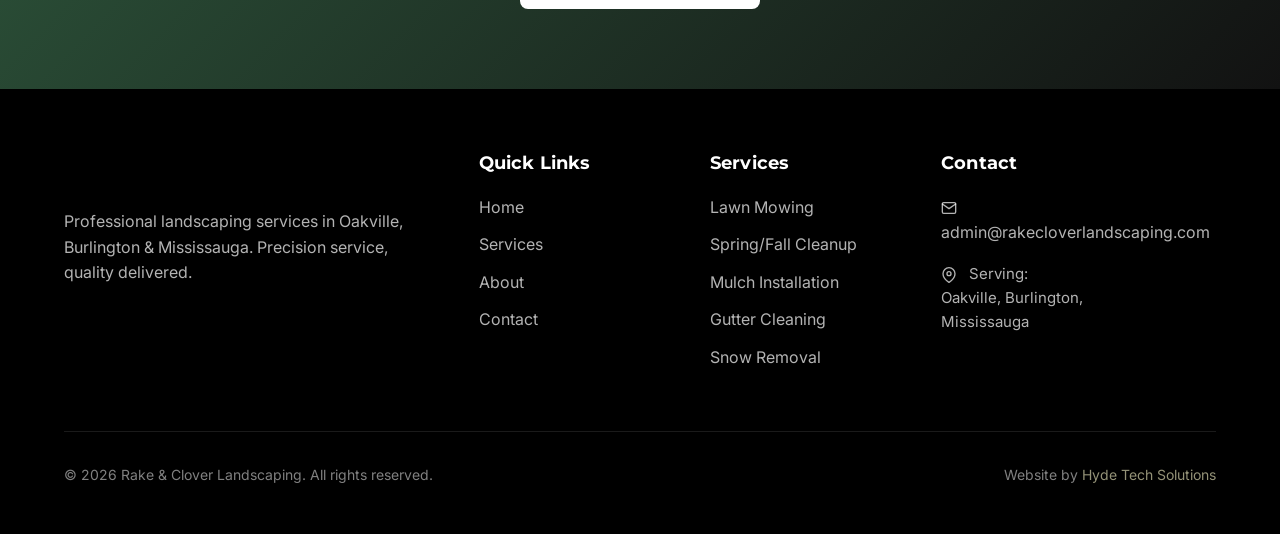
==== commit 123b1a35: "Remove same-day quote line from hero, new snow-blower photo Per Jon's final feedback: - Removed 'Req" ====
--- a/index.html
+++ b/index.html
@@ -20,7 +20,7 @@
 <!-- End Meta Pixel Code -->
 </head>
 <body> <!-- SVG Icons Sprite --> <svg style="display: none;"> <defs> <symbol id="icon-phone" viewBox="0 0 24 24" fill="none" stroke="currentColor" stroke-width="2" stroke-linecap="round" stroke-linejoin="round"><path d="M22 16.92v3a2 2 0 0 1-2.18 2 19.79 19.79 0 0 1-8.63-3.07 19.5 19.5 0 0 1-6-6 19.79 19.79 0 0 1-3.07-8.67A2 2 0 0 1 4.11 2h3a2 2 0 0 1 2 1.72 12.84 12.84 0 0 0 .7 2.81 2 2 0 0 1-.45 2.11L8.09 9.91a16 16 0 0 0 6 6l1.27-1.27a2 2 0 0 1 2.11-.45 12.84 12.84 0 0 0 2.81.7A2 2 0 0 1 22 16.92z"/></symbol> <symbol id="icon-check" viewBox="0 0 24 24" fill="none" stroke="currentColor" stroke-width="3" stroke-linecap="round" stroke-linejoin="round"><polyline points="20 6 9 17 4 12"/></symbol> <symbol id="icon-map-pin" viewBox="0 0 24 24" fill="none" stroke="currentColor" stroke-width="2" stroke-linecap="round" stroke-linejoin="round"><path d="M21 10c0 7-9 13-9 13s-9-6-9-13a9 9 0 0 1 18 0z"/><circle cx="12" cy="10" r="3"/></symbol> <symbol id="icon-mail" viewBox="0 0 24 24" fill="none" stroke="currentColor" stroke-width="2" stroke-linecap="round" stroke-linejoin="round"><path d="M4 4h16c1.1 0 2 .9 2 2v12c0 1.1-.9 2-2 2H4c-1.1 0-2-.9-2-2V6c0-1.1.9-2 2-2z"/><polyline points="22,6 12,13 2,6"/></symbol> <symbol id="icon-clock" viewBox="0 0 24 24" fill="none" stroke="currentColor" stroke-width="2" stroke-linecap="round" stroke-linejoin="round"><circle cx="12" cy="12" r="10"/><polyline points="12 6 12 12 16 14"/></symbol> <symbol id="icon-star" viewBox="0 0 24 24" fill="currentColor"><polygon points="12 2 15.09 8.26 22 9.27 17 14.14 18.18 21.02 12 17.77 5.82 21.02 7 14.14 2 9.27 8.91 8.26 12 2"/></symbol> <symbol id="icon-lawn" viewBox="0 0 24 24" fill="none" stroke="currentColor" stroke-width="2" stroke-linecap="round" stroke-linejoin="round"><path d="M2 22h20M2 22l2-8 3 8M9 22l3-12 3 12M16 22l3-8 2 8M2 12h20"/></symbol> <symbol id="icon-scissors" viewBox="0 0 24 24" fill="none" stroke="currentColor" stroke-width="2" stroke-linecap="round" stroke-linejoin="round"><circle cx="6" cy="6" r="3"/><circle cx="6" cy="18" r="3"/><line x1="20" y1="4" x2="8.12" y2="15.88"/><line x1="14.47" y1="14.48" x2="20" y2="20"/><line x1="8.12" y1="8.12" x2="12" y2="12"/></symbol> <symbol id="icon-shield" viewBox="0 0 24 24" fill="none" stroke="currentColor" stroke-width="2" stroke-linecap="round" stroke-linejoin="round"><path d="M12 22s8-4 8-10V5l-8-3-8 3v7c0 6 8 10 8 10z"/></symbol> <symbol id="icon-plant" viewBox="0 0 24 24" fill="none" stroke="currentColor" stroke-width="2" stroke-linecap="round" stroke-linejoin="round"><path d="M7 20h10M10 20c5.5-2.5.8-6.4 3-10"/><path d="M9.5 9.4c1.1.8 1.8 2.2 2.3 3.7-2 .4-3.5.4-4.8-.3-1.2-.6-2.3-1.9-3-4.2 2.8-.5 4.4 0 5.5.8z"/><path d="M14.1 6a7 7 0 0 0-1.1 4c1.9-.6 3.2-.6 4.4.3 1.1.8 1.9 2.3 2.4 4.5-3.1.5-5.1-.2-6.2-1.1"/></symbol> <symbol id="icon-calendar" viewBox="0 0 24 24" fill="none" stroke="currentColor" stroke-width="2" stroke-linecap="round" stroke-linejoin="round"><rect x="3" y="4" width="18" height="18" rx="2" ry="2"/><line x1="16" y1="2" x2="16" y2="6"/><line x1="8" y1="2" x2="8" y2="6"/><line x1="3" y1="10" x2="21" y2="10"/></symbol> <symbol id="icon-home" viewBox="0 0 24 24" fill="none" stroke="currentColor" stroke-width="2" stroke-linecap="round" stroke-linejoin="round"><path d="M3 9l9-7 9 7v11a2 2 0 0 1-2 2H5a2 2 0 0 1-2-2z"/><polyline points="9 22 9 12 15 12 15 22"/></symbol> <symbol id="icon-leaf" viewBox="0 0 24 24" fill="none" stroke="currentColor" stroke-width="2" stroke-linecap="round" stroke-linejoin="round"><path d="M11 20A7 7 0 0 1 9.8 6.1C15.5 5 17 4.48 19 2c1 2 2 4.18 2 8 0 5.5-4.78 10-10 10Z"/><path d="M2 21c0-3 1.85-5.36 5.08-6C9.5 14.52 12 13 13 12"/></symbol> </defs> </svg> <!-- Header --> <header class="header"> <div class="container"> <nav class="navbar"> <a href="index.html" class="logo"> <img class="brand-logo" src="images/brand-logo.png" alt="Rake & Clover Landscaping"> </a> <button class="nav-toggle" aria-label="Toggle navigation"> <span></span> <span></span> <span></span> </button> <ul class="nav-menu"> <li><a href="index.html" class="active">Home</a></li> <li><a href="services.html">Services</a></li> <li><a href="about.html">About</a></li> <li><a href="contact.html">Contact</a></li> <li><a href="portal.html">Client Portal</a></li> </ul>
-</nav> </div> </header> <!-- Hero Section --> <section class="hero"> <div class="hero-bg" style="background-image: url('images/hero-wix.jpg'); background-size: cover; background-position: center;"> <div class="hero-overlay"></div> </div> <div class="container"> <div class="hero-content"> <h1 class="hero-title">Precision Service.<br>Quality Delivered.</h1> <p class="hero-subtitle">Professional lawn care, cleanup, and seasonal services in Oakville, Burlington & Mississauga. Request a quote online and we'll get back to you the same day.</p> <div class="hero-ctas"> <a href="index.html#booking" class="btn btn-large btn-primary"> <span>Get Fast Quote</span>  </a> </div> </div> </div> </section> <!-- AI Agent Banner --> <section class="ai-banner"> <div class="container"> <div class="ai-banner-content"> <svg class="ai-icon"><use href="#icon-home"/></svg> <div class="ai-text"> <strong>Client Portal</strong> <span>New and existing clients can book quotes and services directly on this site.</span> </div> <a href="portal.html" class="btn btn-accent">Open Client Portal</a> </div> </div> </section> <!-- Services Section --> <section class="services-section" id="services"> <div class="container"> <div class="section-header"> <h2 class="section-title">Services Tailored to Your Property</h2> <p class="section-subtitle">From weekly lawn maintenance to snow removal, we've got your outdoor space covered year-round.</p> </div> <div class="services-grid"> <div class="service-card"> <img class="service-thumb" src="images/lawn-care.jpg" alt="Lawn mowing" style="width:100%; height:180px; object-fit:cover; border-radius:8px; margin-bottom:1rem;"> <h3>Lawn Mowing</h3> <p>Seasonal mowing starting at $40/cut. Weekly or bi-weekly options based on your lawn size.</p> <a href="services.html#lawn-care" class="link-arrow">Learn more →</a> </div> <div class="service-card"> <img class="service-thumb" src="images/leaf-cleanup.jpg" alt="Spring and fall cleanup" style="width:100%; height:180px; object-fit:cover; border-radius:8px; margin-bottom:1rem;"> <h3>Spring/Fall Cleanup</h3> <p>Thorough seasonal cleanups starting at $125. Prepare your property for the changing seasons.</p> <a href="services.html#seasonal" class="link-arrow">Learn more →</a> </div> <div class="service-card"> <img class="service-thumb" src="images/mulch-garden.jpg" alt="Mulch installation" style="width:100%; height:180px; object-fit:cover; border-radius:8px; margin-bottom:1rem;"> <h3>Mulch Installation</h3> <p>Fresh mulch installation to beautify beds and protect plants. Custom quotes based on garden size.</p> <a href="services.html#mulch" class="link-arrow">Learn more →</a> </div> <div class="service-card"> <img class="service-thumb" src="images/gutter-cleaning.jpg" alt="Gutter cleaning" style="width:100%; height:180px; object-fit:cover; border-radius:8px; margin-bottom:1rem;"> <h3>Gutter Cleaning</h3> <p>Keep your gutters clear and functioning. Starting at $125 per service.</p> <a href="services.html#gutter" class="link-arrow">Learn more →</a> </div> <div class="service-card"> <img class="service-thumb" src="images/snow-removal.jpg" alt="Snow removal" style="width:100%; height:180px; object-fit:cover; border-radius:8px; margin-bottom:1rem;"> <h3>Snow Removal</h3> <p>Seasonal snow removal starting at $600. December through April coverage.</p> <a href="services.html#snow" class="link-arrow">Learn more →</a> </div> </div> <div class="section-cta"> <a href="services.html" class="btn btn-primary">View All Services</a> </div> </div> </section> <!-- Why Choose Us --> <section class="why-us"> <div class="container"> <div class="why-us-grid"> <div class="why-us-content"> <h2 class="section-title">Your Yard Deserves Better Than a One-Size-Fits-All Approach</h2> <p>At Rake & Clover, we treat every property like it's our own. That means showing up on time, doing thorough work, and leaving your yard looking its best.</p> <ul class="feature-list"> <li> <svg class="feature-icon"><use href="#icon-check"/></svg> <div> <strong>Reliable Scheduling</strong> <span>We show up when we say we will. No surprises, no waiting around.</span> </div> </li> <li> <svg class="feature-icon"><use href="#icon-check"/></svg> <div> <strong>Fair, Transparent Pricing</strong> <span>Clear quotes upfront. No hidden fees or unexpected charges.</span> </div> </li> <li> <svg class="feature-icon"><use href="#icon-check"/></svg> <div> <strong>Local & Independent</strong> <span>Oakville-based, serving our community with pride.</span> </div> </li> </ul> <a href="about.html" class="btn btn-secondary">About Us</a> </div> <div class="why-us-image"> <img src="images/lawn-care.jpg" alt="Beautiful striped lawn with trees and paths" class="rounded-image"> </div> </div> </div> </section> <!-- Booking Section --> <section class="booking-section" id="booking"> <div class="container"> <div class="section-header"> <h2 class="section-title">Get Your Quote in Minutes</h2> <p class="section-subtitle">Tell us your property details and service needs. We’ll reply quickly with pricing and next available time slots.</p> </div> <div class="booking-grid"> <div class="booking-card"> <h3>Request a Quote</h3> <!-- Jobber Work Request Form Embed --> <div id="1b58b81e-cdf5-4b91-8c68-4f1d2977c3e0-2474134"></div> <link rel="stylesheet" href="https://d3ey4dbjkt2f6s.cloudfront.net/assets/external/work_request_embed.css" media="screen" /> <script src="https://d3ey4dbjkt2f6s.cloudfront.net/assets/static_link/work_request_embed_snippet.js" clienthub_id="1b58b81e-cdf5-4b91-8c68-4f1d2977c3e0-2474134" form_url="https://clienthub.getjobber.com/client_hubs/1b58b81e-cdf5-4b91-8c68-4f1d2977c3e0/public/work_request/embedded_work_request_form?form_id=2474134"></script> </div> <div class="booking-card" style="background: var(--color-bg-alt);"> <h3>Existing Customers</h3> <p>Already a client? Sign in to view your quotes, invoices, and upcoming service.</p> <a class="btn btn-primary" href="https://clienthub.getjobber.com/client_hubs/1b58b81e-cdf5-4b91-8c68-4f1d2977c3e0/login/new?source=share_login" target="_blank" rel="noopener" style="margin-top: 1rem;">Sign In to Client Hub</a> <a class="btn btn-secondary" href="services.html" style="margin-top: 0.75rem;">View Services</a> </div> </div> </div> </section> <!-- Service Area --> <section class="service-area"> <div class="container"> <div class="service-area-grid"> <div class="service-area-content"> <h2 class="section-title">Local Service Area</h2> <p>We provide landscaping services throughout Oakville, Burlington, and Mississauga.</p> <ul class="location-list"> <li><svg class="location-icon"><use href="#icon-map-pin"/></svg> Oakville</li> <li><svg class="location-icon"><use href="#icon-map-pin"/></svg> Burlington</li> <li><svg class="location-icon"><use href="#icon-map-pin"/></svg> Mississauga</li> </ul> <p class="location-note">Not sure if we service your area? Submit a booking request and we'll let you know.</p> </div> <div class="service-area-map"> <img src="images/oakville-area.jpg" alt="Oakville service area map" class="rounded-image" style="max-width: 420px; width: 100%; display: block; margin: 0 auto;"> </div> </div> </div> </section> <!-- CTA Section --> <section class="cta-section"> <div class="container"> <div class="cta-content"> <h2>Ready for a Cleaner, Better-Looking Property?</h2> <p>Request your quote now and we’ll follow up with pricing and scheduling options.</p> <div class="cta-buttons"> <a href="index.html#booking" class="btn btn-large btn-white"> <span>Get Fast Quote</span> </a> </div> </div> </div> </section> <!-- Footer --> <footer class="footer"> <div class="container"> <div class="footer-grid"> <div class="footer-brand"> <a href="index.html" class="logo"> <img class="brand-logo" src="images/brand-logo.png" alt="Rake & Clover Landscaping"> </a> <p>Professional landscaping services in Oakville, Burlington & Mississauga. Precision service, quality delivered.</p> <!-- Social links: add URLs when Jon provides Facebook/Instagram/Google pages --> </div> <div class="footer-links"> <h4>Quick Links</h4> <ul> <li><a href="index.html">Home</a></li> <li><a href="services.html">Services</a></li> <li><a href="about.html">About</a></li> <li><a href="contact.html">Contact</a></li> </ul> </div> <div class="footer-links"> <h4>Services</h4> <ul> <li><a href="services.html#lawn-care">Lawn Mowing</a></li> <li><a href="services.html#seasonal">Spring/Fall Cleanup</a></li> <li><a href="services.html#mulch">Mulch Installation</a></li> <li><a href="services.html#gutter">Gutter Cleaning</a></li> <li><a href="services.html#snow">Snow Removal</a></li> </ul> </div> <div class="footer-contact"> <h4>Contact</h4> <p> <a href="mailto:admin@rakecloverlandscaping.com"><svg class="icon-inline"><use href="#icon-mail"/></svg> admin@rakecloverlandscaping.com</a> </p> <p class="service-area-text"> <svg class="icon-inline"><use href="#icon-map-pin"/></svg> Serving:<br> Oakville, Burlington,<br>Mississauga </p> </div> </div> <div class="footer-bottom"> <p>&copy; 2026 Rake & Clover Landscaping. All rights reserved.</p> <p class="credit">Website by <a href="https://hydetech.ca" target="_blank">Hyde Tech Solutions</a></p> </div> </div> </footer>
+</nav> </div> </header> <!-- Hero Section --> <section class="hero"> <div class="hero-bg" style="background-image: url('images/hero-wix.jpg'); background-size: cover; background-position: center;"> <div class="hero-overlay"></div> </div> <div class="container"> <div class="hero-content"> <h1 class="hero-title">Precision Service.<br>Quality Delivered.</h1> <p class="hero-subtitle">Professional lawn care, cleanup, and seasonal services in Oakville, Burlington & Mississauga.</p> <div class="hero-ctas"> <a href="index.html#booking" class="btn btn-large btn-primary"> <span>Get Fast Quote</span>  </a> </div> </div> </div> </section> <!-- AI Agent Banner --> <section class="ai-banner"> <div class="container"> <div class="ai-banner-content"> <svg class="ai-icon"><use href="#icon-home"/></svg> <div class="ai-text"> <strong>Client Portal</strong> <span>New and existing clients can book quotes and services directly on this site.</span> </div> <a href="portal.html" class="btn btn-accent">Open Client Portal</a> </div> </div> </section> <!-- Services Section --> <section class="services-section" id="services"> <div class="container"> <div class="section-header"> <h2 class="section-title">Services Tailored to Your Property</h2> <p class="section-subtitle">From weekly lawn maintenance to snow removal, we've got your outdoor space covered year-round.</p> </div> <div class="services-grid"> <div class="service-card"> <img class="service-thumb" src="images/lawn-care.jpg" alt="Lawn mowing" style="width:100%; height:180px; object-fit:cover; border-radius:8px; margin-bottom:1rem;"> <h3>Lawn Mowing</h3> <p>Seasonal mowing starting at $40/cut. Weekly or bi-weekly options based on your lawn size.</p> <a href="services.html#lawn-care" class="link-arrow">Learn more →</a> </div> <div class="service-card"> <img class="service-thumb" src="images/leaf-cleanup.jpg" alt="Spring and fall cleanup" style="width:100%; height:180px; object-fit:cover; border-radius:8px; margin-bottom:1rem;"> <h3>Spring/Fall Cleanup</h3> <p>Thorough seasonal cleanups starting at $125. Prepare your property for the changing seasons.</p> <a href="services.html#seasonal" class="link-arrow">Learn more →</a> </div> <div class="service-card"> <img class="service-thumb" src="images/mulch-garden.jpg" alt="Mulch installation" style="width:100%; height:180px; object-fit:cover; border-radius:8px; margin-bottom:1rem;"> <h3>Mulch Installation</h3> <p>Fresh mulch installation to beautify beds and protect plants. Custom quotes based on garden size.</p> <a href="services.html#mulch" class="link-arrow">Learn more →</a> </div> <div class="service-card"> <img class="service-thumb" src="images/gutter-cleaning.jpg" alt="Gutter cleaning" style="width:100%; height:180px; object-fit:cover; border-radius:8px; margin-bottom:1rem;"> <h3>Gutter Cleaning</h3> <p>Keep your gutters clear and functioning. Starting at $125 per service.</p> <a href="services.html#gutter" class="link-arrow">Learn more →</a> </div> <div class="service-card"> <img class="service-thumb" src="images/snow-removal.jpg" alt="Snow removal" style="width:100%; height:180px; object-fit:cover; border-radius:8px; margin-bottom:1rem;"> <h3>Snow Removal</h3> <p>Seasonal snow removal starting at $600. December through April coverage.</p> <a href="services.html#snow" class="link-arrow">Learn more →</a> </div> </div> <div class="section-cta"> <a href="services.html" class="btn btn-primary">View All Services</a> </div> </div> </section> <!-- Why Choose Us --> <section class="why-us"> <div class="container"> <div class="why-us-grid"> <div class="why-us-content"> <h2 class="section-title">Your Yard Deserves Better Than a One-Size-Fits-All Approach</h2> <p>At Rake & Clover, we treat every property like it's our own. That means showing up on time, doing thorough work, and leaving your yard looking its best.</p> <ul class="feature-list"> <li> <svg class="feature-icon"><use href="#icon-check"/></svg> <div> <strong>Reliable Scheduling</strong> <span>We show up when we say we will. No surprises, no waiting around.</span> </div> </li> <li> <svg class="feature-icon"><use href="#icon-check"/></svg> <div> <strong>Fair, Transparent Pricing</strong> <span>Clear quotes upfront. No hidden fees or unexpected charges.</span> </div> </li> <li> <svg class="feature-icon"><use href="#icon-check"/></svg> <div> <strong>Local & Independent</strong> <span>Oakville-based, serving our community with pride.</span> </div> </li> </ul> <a href="about.html" class="btn btn-secondary">About Us</a> </div> <div class="why-us-image"> <img src="images/lawn-care.jpg" alt="Beautiful striped lawn with trees and paths" class="rounded-image"> </div> </div> </div> </section> <!-- Booking Section --> <section class="booking-section" id="booking"> <div class="container"> <div class="section-header"> <h2 class="section-title">Get Your Quote in Minutes</h2> <p class="section-subtitle">Tell us your property details and service needs. We’ll reply quickly with pricing and next available time slots.</p> </div> <div class="booking-grid"> <div class="booking-card"> <h3>Request a Quote</h3> <!-- Jobber Work Request Form Embed --> <div id="1b58b81e-cdf5-4b91-8c68-4f1d2977c3e0-2474134"></div> <link rel="stylesheet" href="https://d3ey4dbjkt2f6s.cloudfront.net/assets/external/work_request_embed.css" media="screen" /> <script src="https://d3ey4dbjkt2f6s.cloudfront.net/assets/static_link/work_request_embed_snippet.js" clienthub_id="1b58b81e-cdf5-4b91-8c68-4f1d2977c3e0-2474134" form_url="https://clienthub.getjobber.com/client_hubs/1b58b81e-cdf5-4b91-8c68-4f1d2977c3e0/public/work_request/embedded_work_request_form?form_id=2474134"></script> </div> <div class="booking-card" style="background: var(--color-bg-alt);"> <h3>Existing Customers</h3> <p>Already a client? Sign in to view your quotes, invoices, and upcoming service.</p> <a class="btn btn-primary" href="https://clienthub.getjobber.com/client_hubs/1b58b81e-cdf5-4b91-8c68-4f1d2977c3e0/login/new?source=share_login" target="_blank" rel="noopener" style="margin-top: 1rem;">Sign In to Client Hub</a> <a class="btn btn-secondary" href="services.html" style="margin-top: 0.75rem;">View Services</a> </div> </div> </div> </section> <!-- Service Area --> <section class="service-area"> <div class="container"> <div class="service-area-grid"> <div class="service-area-content"> <h2 class="section-title">Local Service Area</h2> <p>We provide landscaping services throughout Oakville, Burlington, and Mississauga.</p> <ul class="location-list"> <li><svg class="location-icon"><use href="#icon-map-pin"/></svg> Oakville</li> <li><svg class="location-icon"><use href="#icon-map-pin"/></svg> Burlington</li> <li><svg class="location-icon"><use href="#icon-map-pin"/></svg> Mississauga</li> </ul> <p class="location-note">Not sure if we service your area? Submit a booking request and we'll let you know.</p> </div> <div class="service-area-map"> <img src="images/oakville-area.jpg" alt="Oakville service area map" class="rounded-image" style="max-width: 420px; width: 100%; display: block; margin: 0 auto;"> </div> </div> </div> </section> <!-- CTA Section --> <section class="cta-section"> <div class="container"> <div class="cta-content"> <h2>Ready for a Cleaner, Better-Looking Property?</h2> <p>Request your quote now and we’ll follow up with pricing and scheduling options.</p> <div class="cta-buttons"> <a href="index.html#booking" class="btn btn-large btn-white"> <span>Get Fast Quote</span> </a> </div> </div> </div> </section> <!-- Footer --> <footer class="footer"> <div class="container"> <div class="footer-grid"> <div class="footer-brand"> <a href="index.html" class="logo"> <img class="brand-logo" src="images/brand-logo.png" alt="Rake & Clover Landscaping"> </a> <p>Professional landscaping services in Oakville, Burlington & Mississauga. Precision service, quality delivered.</p> <!-- Social links: add URLs when Jon provides Facebook/Instagram/Google pages --> </div> <div class="footer-links"> <h4>Quick Links</h4> <ul> <li><a href="index.html">Home</a></li> <li><a href="services.html">Services</a></li> <li><a href="about.html">About</a></li> <li><a href="contact.html">Contact</a></li> </ul> </div> <div class="footer-links"> <h4>Services</h4> <ul> <li><a href="services.html#lawn-care">Lawn Mowing</a></li> <li><a href="services.html#seasonal">Spring/Fall Cleanup</a></li> <li><a href="services.html#mulch">Mulch Installation</a></li> <li><a href="services.html#gutter">Gutter Cleaning</a></li> <li><a href="services.html#snow">Snow Removal</a></li> </ul> </div> <div class="footer-contact"> <h4>Contact</h4> <p> <a href="mailto:admin@rakecloverlandscaping.com"><svg class="icon-inline"><use href="#icon-mail"/></svg> admin@rakecloverlandscaping.com</a> </p> <p class="service-area-text"> <svg class="icon-inline"><use href="#icon-map-pin"/></svg> Serving:<br> Oakville, Burlington,<br>Mississauga </p> </div> </div> <div class="footer-bottom"> <p>&copy; 2026 Rake & Clover Landscaping. All rights reserved.</p> <p class="credit">Website by <a href="https://hydetech.ca" target="_blank">Hyde Tech Solutions</a></p> </div> </div> </footer>
 <script src="js/main.js"></script>
 </body>
 </html>
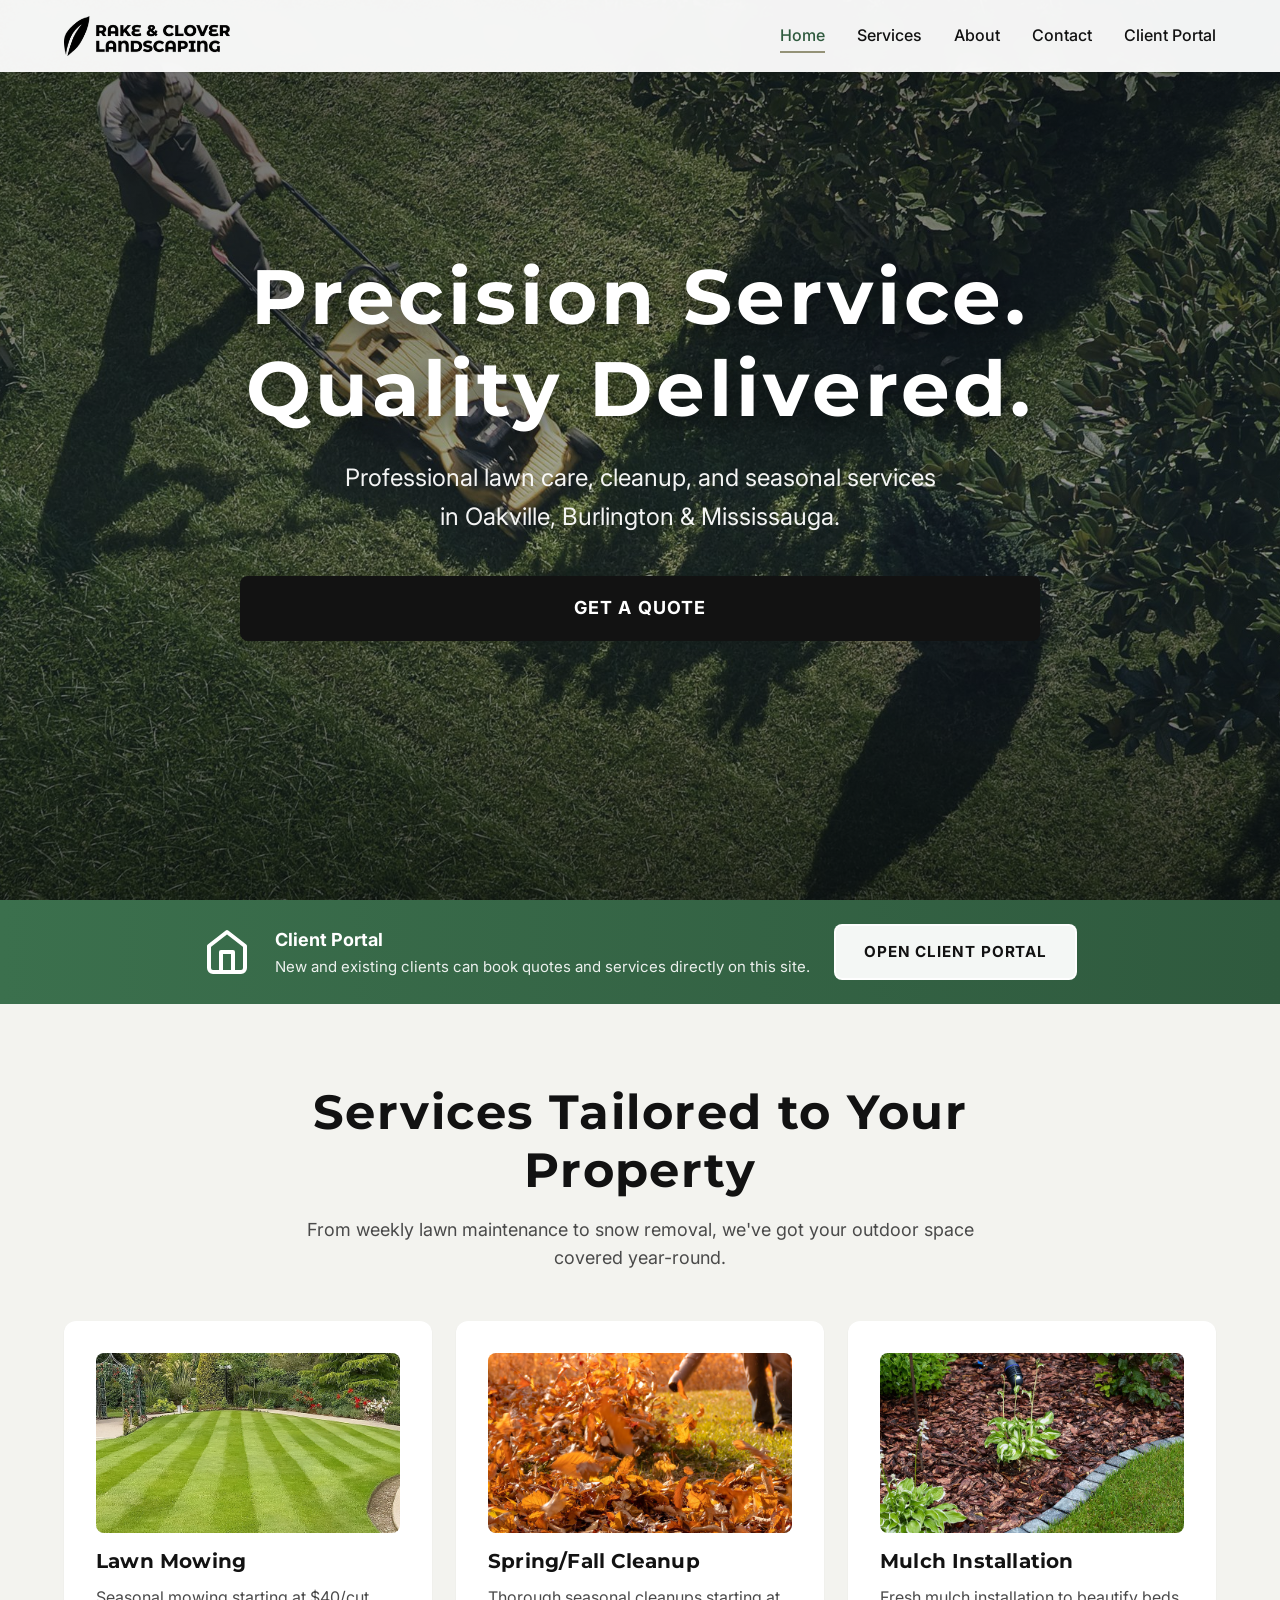
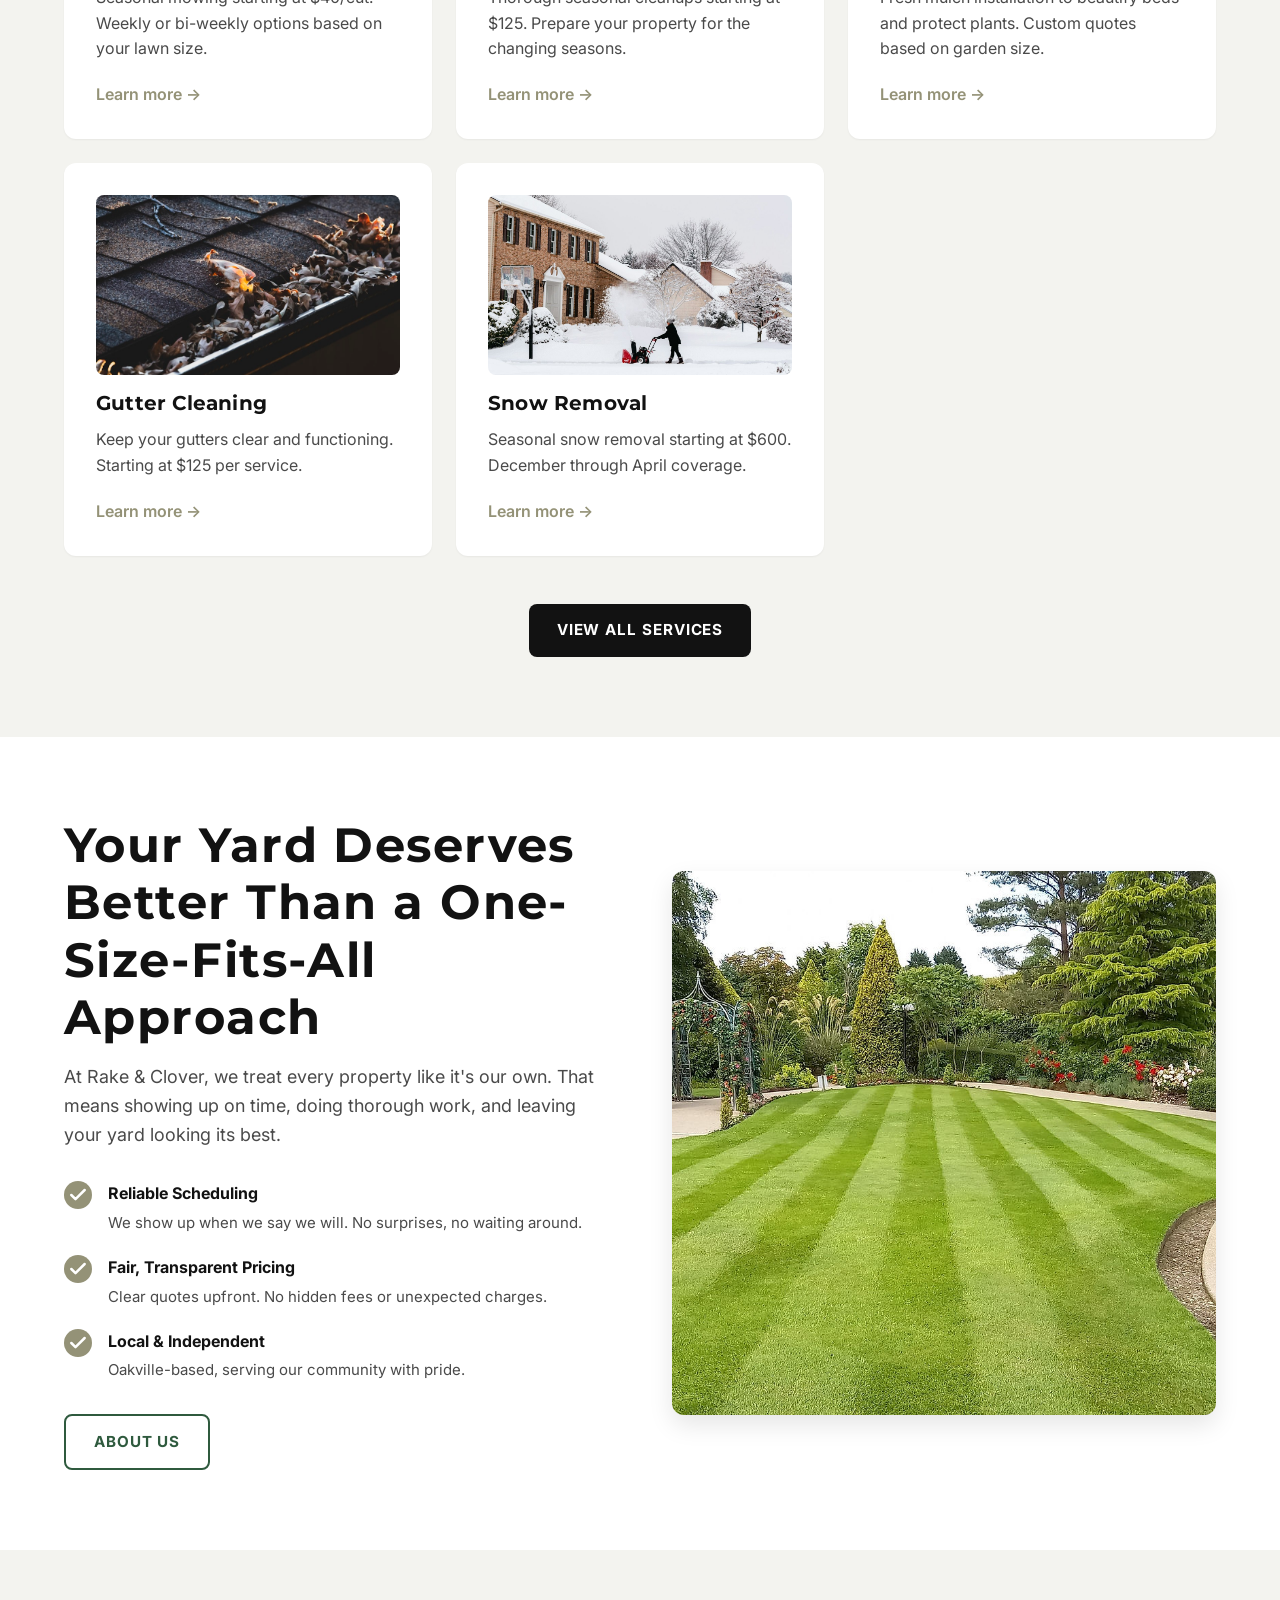
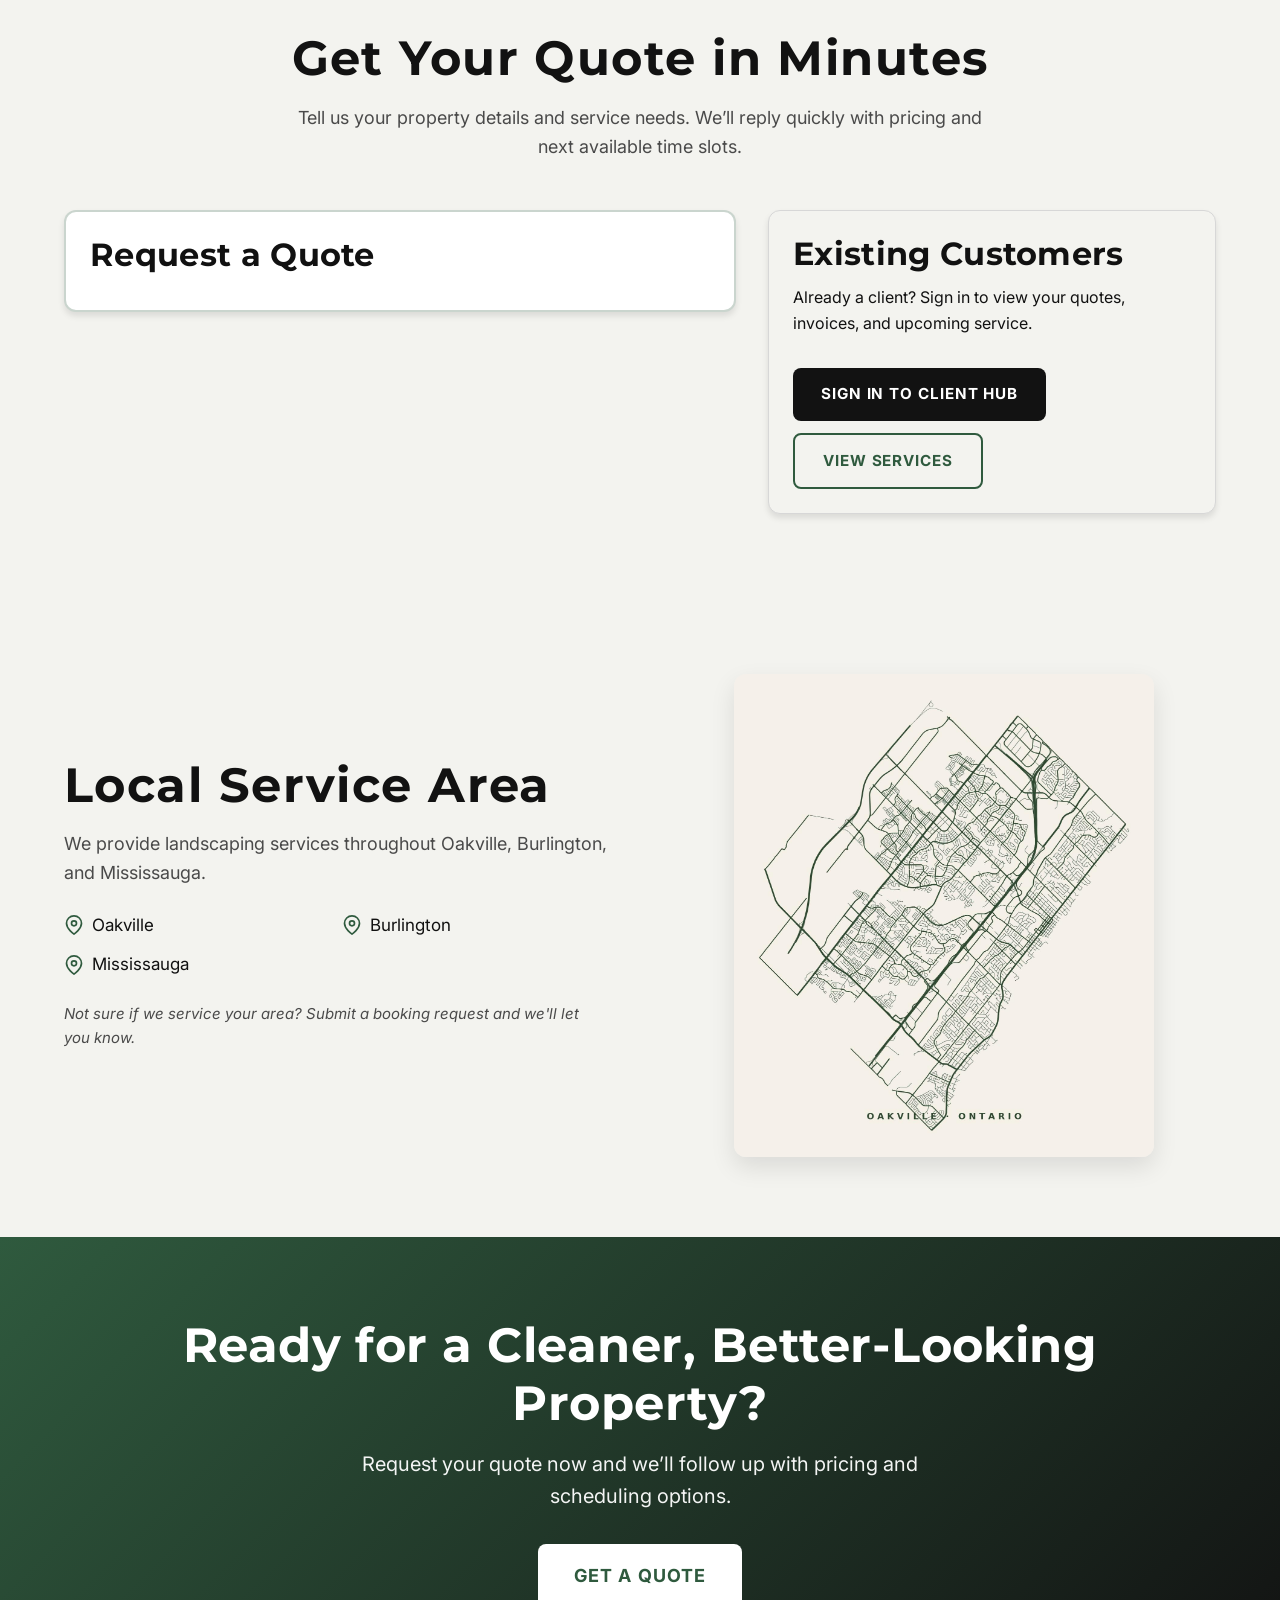
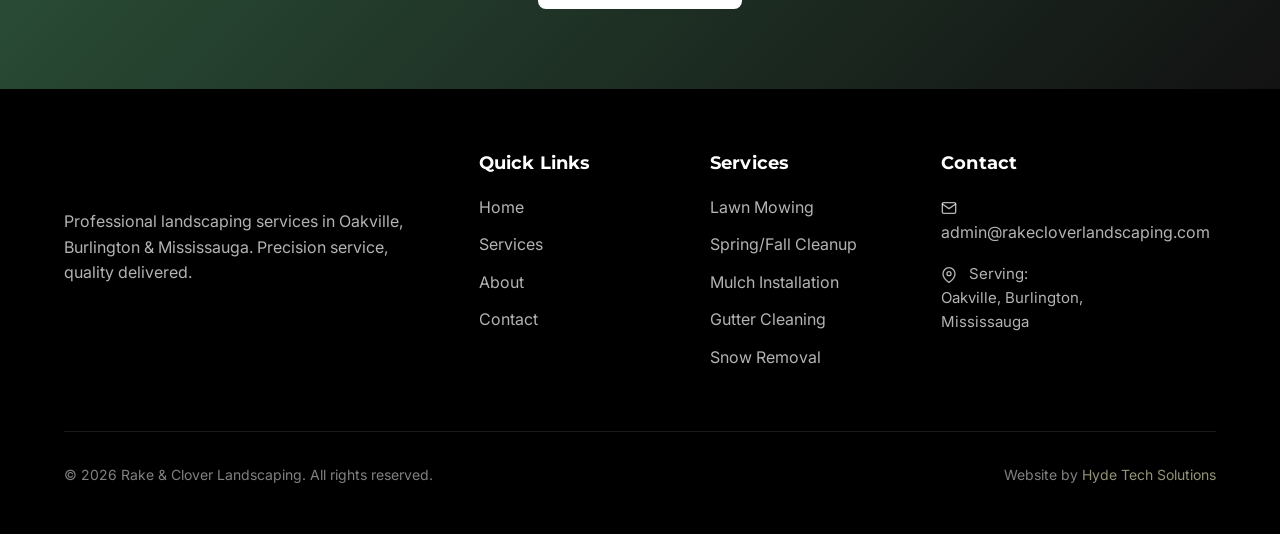
==== commit db3bbb1f: "Change hero CTA from 'Get Fast Quote' to 'Get a Quote' per Jon Co-Authored-By: Claude Opus 4.7 <nore" ====
--- a/index.html
+++ b/index.html
@@ -1,6 +1,6 @@
 <!DOCTYPE html>
 <html lang="en">
-<head> <meta charset="UTF-8"> <meta name="viewport" content="width=device-width, initial-scale=1.0"> <link rel="canonical" href="https://rakecloverlandscaping.com/"> <title>Landscaping Oakville | Lawn Care, Cleanup & Snow Removal | Rake & Clover</title> <meta name="description" content="Rake & Clover Landscaping provides lawn mowing, spring/fall cleanup, mulch, gutter cleaning, and snow removal in Oakville, Burlington, and Mississauga. Request a fast quote."> <meta name="keywords" content="landscaping Oakville, lawn mowing Oakville, spring cleanup Oakville, fall cleanup Burlington, gutter cleaning Mississauga, snow removal Oakville"> <meta property="og:title" content="Rake & Clover Landscaping | Oakville, Burlington & Mississauga"> <meta property="og:description" content="Professional landscaping and seasonal property care. Fast quotes and reliable service."> <meta property="og:type" content="website"> <meta property="og:url" content="https://rakecloverlandscaping.com/"> <meta property="og:image" content="https://rakecloverlandscaping.com/images/brand-logo.png"> <link rel="stylesheet" href="css/style.css"> <link rel="preconnect" href="https://fonts.googleapis.com"> <link rel="preconnect" href="https://fonts.gstatic.com" crossorigin> <link href="https://fonts.googleapis.com/css2?family=Inter:wght@400;500;600;700;800&family=Montserrat:wght@600;700;800&display=swap" rel="stylesheet"> <link rel="icon" type="image/svg+xml" href="favicon.svg?v=3"> <link rel="apple-touch-icon" href="favicon.svg?v=3">
+<head> <meta charset="UTF-8"> <meta name="viewport" content="width=device-width, initial-scale=1.0"> <link rel="canonical" href="https://rakecloverlandscaping.com/"> <title>Landscaping Oakville | Lawn Care, Cleanup & Snow Removal | Rake & Clover</title> <meta name="description" content="Rake & Clover Landscaping provides lawn mowing, spring/fall cleanup, mulch, gutter cleaning, and snow removal in Oakville, Burlington, and Mississauga. Request a fast quote."> <meta name="keywords" content="landscaping Oakville, lawn mowing Oakville, spring cleanup Oakville, fall cleanup Burlington, gutter cleaning Mississauga, snow removal Oakville"> <meta property="og:title" content="Rake & Clover Landscaping | Oakville, Burlington & Mississauga"> <meta property="og:description" content="Professional landscaping and seasonal property care. Fast quotes and reliable service."> <meta property="og:type" content="website"> <meta property="og:url" content="https://rakecloverlandscaping.com/"> <meta property="og:image" content="https://rakecloverlandscaping.com/images/brand-logo.png"> <link rel="stylesheet" href="css/style.css"> <link rel="preconnect" href="https://fonts.googleapis.com"> <link rel="preconnect" href="https://fonts.gstatic.com" crossorigin> <link href="https://fonts.googleapis.com/css2?family=Inter:wght@400;500;600;700;800&family=Montserrat:wght@600;700;800&display=swap" rel="stylesheet"> <link rel="icon" type="image/png" sizes="32x32" href="favicon-32.png?v=4"> <link rel="apple-touch-icon" href="apple-touch-icon.png?v=4">
 <script type="application/ld+json">{"@context":"https://schema.org","@type":"LocalBusiness","name":"Rake & Clover Landscaping","areaServed":["Oakville","Burlington","Mississauga"],"description":"Residential landscaping and seasonal property care services.","url":"https://rakecloverlandscaping.com/","serviceType":["Lawn Mowing","Spring/Fall Cleanup","Mulch Installation","Gutter Cleaning","Snow Removal"]}</script><!-- Meta Pixel Code -->
 <script>
 !function(f,b,e,v,n,t,s)
@@ -20,7 +20,7 @@
 <!-- End Meta Pixel Code -->
 </head>
 <body> <!-- SVG Icons Sprite --> <svg style="display: none;"> <defs> <symbol id="icon-phone" viewBox="0 0 24 24" fill="none" stroke="currentColor" stroke-width="2" stroke-linecap="round" stroke-linejoin="round"><path d="M22 16.92v3a2 2 0 0 1-2.18 2 19.79 19.79 0 0 1-8.63-3.07 19.5 19.5 0 0 1-6-6 19.79 19.79 0 0 1-3.07-8.67A2 2 0 0 1 4.11 2h3a2 2 0 0 1 2 1.72 12.84 12.84 0 0 0 .7 2.81 2 2 0 0 1-.45 2.11L8.09 9.91a16 16 0 0 0 6 6l1.27-1.27a2 2 0 0 1 2.11-.45 12.84 12.84 0 0 0 2.81.7A2 2 0 0 1 22 16.92z"/></symbol> <symbol id="icon-check" viewBox="0 0 24 24" fill="none" stroke="currentColor" stroke-width="3" stroke-linecap="round" stroke-linejoin="round"><polyline points="20 6 9 17 4 12"/></symbol> <symbol id="icon-map-pin" viewBox="0 0 24 24" fill="none" stroke="currentColor" stroke-width="2" stroke-linecap="round" stroke-linejoin="round"><path d="M21 10c0 7-9 13-9 13s-9-6-9-13a9 9 0 0 1 18 0z"/><circle cx="12" cy="10" r="3"/></symbol> <symbol id="icon-mail" viewBox="0 0 24 24" fill="none" stroke="currentColor" stroke-width="2" stroke-linecap="round" stroke-linejoin="round"><path d="M4 4h16c1.1 0 2 .9 2 2v12c0 1.1-.9 2-2 2H4c-1.1 0-2-.9-2-2V6c0-1.1.9-2 2-2z"/><polyline points="22,6 12,13 2,6"/></symbol> <symbol id="icon-clock" viewBox="0 0 24 24" fill="none" stroke="currentColor" stroke-width="2" stroke-linecap="round" stroke-linejoin="round"><circle cx="12" cy="12" r="10"/><polyline points="12 6 12 12 16 14"/></symbol> <symbol id="icon-star" viewBox="0 0 24 24" fill="currentColor"><polygon points="12 2 15.09 8.26 22 9.27 17 14.14 18.18 21.02 12 17.77 5.82 21.02 7 14.14 2 9.27 8.91 8.26 12 2"/></symbol> <symbol id="icon-lawn" viewBox="0 0 24 24" fill="none" stroke="currentColor" stroke-width="2" stroke-linecap="round" stroke-linejoin="round"><path d="M2 22h20M2 22l2-8 3 8M9 22l3-12 3 12M16 22l3-8 2 8M2 12h20"/></symbol> <symbol id="icon-scissors" viewBox="0 0 24 24" fill="none" stroke="currentColor" stroke-width="2" stroke-linecap="round" stroke-linejoin="round"><circle cx="6" cy="6" r="3"/><circle cx="6" cy="18" r="3"/><line x1="20" y1="4" x2="8.12" y2="15.88"/><line x1="14.47" y1="14.48" x2="20" y2="20"/><line x1="8.12" y1="8.12" x2="12" y2="12"/></symbol> <symbol id="icon-shield" viewBox="0 0 24 24" fill="none" stroke="currentColor" stroke-width="2" stroke-linecap="round" stroke-linejoin="round"><path d="M12 22s8-4 8-10V5l-8-3-8 3v7c0 6 8 10 8 10z"/></symbol> <symbol id="icon-plant" viewBox="0 0 24 24" fill="none" stroke="currentColor" stroke-width="2" stroke-linecap="round" stroke-linejoin="round"><path d="M7 20h10M10 20c5.5-2.5.8-6.4 3-10"/><path d="M9.5 9.4c1.1.8 1.8 2.2 2.3 3.7-2 .4-3.5.4-4.8-.3-1.2-.6-2.3-1.9-3-4.2 2.8-.5 4.4 0 5.5.8z"/><path d="M14.1 6a7 7 0 0 0-1.1 4c1.9-.6 3.2-.6 4.4.3 1.1.8 1.9 2.3 2.4 4.5-3.1.5-5.1-.2-6.2-1.1"/></symbol> <symbol id="icon-calendar" viewBox="0 0 24 24" fill="none" stroke="currentColor" stroke-width="2" stroke-linecap="round" stroke-linejoin="round"><rect x="3" y="4" width="18" height="18" rx="2" ry="2"/><line x1="16" y1="2" x2="16" y2="6"/><line x1="8" y1="2" x2="8" y2="6"/><line x1="3" y1="10" x2="21" y2="10"/></symbol> <symbol id="icon-home" viewBox="0 0 24 24" fill="none" stroke="currentColor" stroke-width="2" stroke-linecap="round" stroke-linejoin="round"><path d="M3 9l9-7 9 7v11a2 2 0 0 1-2 2H5a2 2 0 0 1-2-2z"/><polyline points="9 22 9 12 15 12 15 22"/></symbol> <symbol id="icon-leaf" viewBox="0 0 24 24" fill="none" stroke="currentColor" stroke-width="2" stroke-linecap="round" stroke-linejoin="round"><path d="M11 20A7 7 0 0 1 9.8 6.1C15.5 5 17 4.48 19 2c1 2 2 4.18 2 8 0 5.5-4.78 10-10 10Z"/><path d="M2 21c0-3 1.85-5.36 5.08-6C9.5 14.52 12 13 13 12"/></symbol> </defs> </svg> <!-- Header --> <header class="header"> <div class="container"> <nav class="navbar"> <a href="index.html" class="logo"> <img class="brand-logo" src="images/brand-logo.png" alt="Rake & Clover Landscaping"> </a> <button class="nav-toggle" aria-label="Toggle navigation"> <span></span> <span></span> <span></span> </button> <ul class="nav-menu"> <li><a href="index.html" class="active">Home</a></li> <li><a href="services.html">Services</a></li> <li><a href="about.html">About</a></li> <li><a href="contact.html">Contact</a></li> <li><a href="portal.html">Client Portal</a></li> </ul>
-</nav> </div> </header> <!-- Hero Section --> <section class="hero"> <div class="hero-bg" style="background-image: url('images/hero-wix.jpg'); background-size: cover; background-position: center;"> <div class="hero-overlay"></div> </div> <div class="container"> <div class="hero-content"> <h1 class="hero-title">Precision Service.<br>Quality Delivered.</h1> <p class="hero-subtitle">Professional lawn care, cleanup, and seasonal services in Oakville, Burlington & Mississauga.</p> <div class="hero-ctas"> <a href="index.html#booking" class="btn btn-large btn-primary"> <span>Get Fast Quote</span>  </a> </div> </div> </div> </section> <!-- AI Agent Banner --> <section class="ai-banner"> <div class="container"> <div class="ai-banner-content"> <svg class="ai-icon"><use href="#icon-home"/></svg> <div class="ai-text"> <strong>Client Portal</strong> <span>New and existing clients can book quotes and services directly on this site.</span> </div> <a href="portal.html" class="btn btn-accent">Open Client Portal</a> </div> </div> </section> <!-- Services Section --> <section class="services-section" id="services"> <div class="container"> <div class="section-header"> <h2 class="section-title">Services Tailored to Your Property</h2> <p class="section-subtitle">From weekly lawn maintenance to snow removal, we've got your outdoor space covered year-round.</p> </div> <div class="services-grid"> <div class="service-card"> <img class="service-thumb" src="images/lawn-care.jpg" alt="Lawn mowing" style="width:100%; height:180px; object-fit:cover; border-radius:8px; margin-bottom:1rem;"> <h3>Lawn Mowing</h3> <p>Seasonal mowing starting at $40/cut. Weekly or bi-weekly options based on your lawn size.</p> <a href="services.html#lawn-care" class="link-arrow">Learn more →</a> </div> <div class="service-card"> <img class="service-thumb" src="images/leaf-cleanup.jpg" alt="Spring and fall cleanup" style="width:100%; height:180px; object-fit:cover; border-radius:8px; margin-bottom:1rem;"> <h3>Spring/Fall Cleanup</h3> <p>Thorough seasonal cleanups starting at $125. Prepare your property for the changing seasons.</p> <a href="services.html#seasonal" class="link-arrow">Learn more →</a> </div> <div class="service-card"> <img class="service-thumb" src="images/mulch-garden.jpg" alt="Mulch installation" style="width:100%; height:180px; object-fit:cover; border-radius:8px; margin-bottom:1rem;"> <h3>Mulch Installation</h3> <p>Fresh mulch installation to beautify beds and protect plants. Custom quotes based on garden size.</p> <a href="services.html#mulch" class="link-arrow">Learn more →</a> </div> <div class="service-card"> <img class="service-thumb" src="images/gutter-cleaning.jpg" alt="Gutter cleaning" style="width:100%; height:180px; object-fit:cover; border-radius:8px; margin-bottom:1rem;"> <h3>Gutter Cleaning</h3> <p>Keep your gutters clear and functioning. Starting at $125 per service.</p> <a href="services.html#gutter" class="link-arrow">Learn more →</a> </div> <div class="service-card"> <img class="service-thumb" src="images/snow-removal.jpg" alt="Snow removal" style="width:100%; height:180px; object-fit:cover; border-radius:8px; margin-bottom:1rem;"> <h3>Snow Removal</h3> <p>Seasonal snow removal starting at $600. December through April coverage.</p> <a href="services.html#snow" class="link-arrow">Learn more →</a> </div> </div> <div class="section-cta"> <a href="services.html" class="btn btn-primary">View All Services</a> </div> </div> </section> <!-- Why Choose Us --> <section class="why-us"> <div class="container"> <div class="why-us-grid"> <div class="why-us-content"> <h2 class="section-title">Your Yard Deserves Better Than a One-Size-Fits-All Approach</h2> <p>At Rake & Clover, we treat every property like it's our own. That means showing up on time, doing thorough work, and leaving your yard looking its best.</p> <ul class="feature-list"> <li> <svg class="feature-icon"><use href="#icon-check"/></svg> <div> <strong>Reliable Scheduling</strong> <span>We show up when we say we will. No surprises, no waiting around.</span> </div> </li> <li> <svg class="feature-icon"><use href="#icon-check"/></svg> <div> <strong>Fair, Transparent Pricing</strong> <span>Clear quotes upfront. No hidden fees or unexpected charges.</span> </div> </li> <li> <svg class="feature-icon"><use href="#icon-check"/></svg> <div> <strong>Local & Independent</strong> <span>Oakville-based, serving our community with pride.</span> </div> </li> </ul> <a href="about.html" class="btn btn-secondary">About Us</a> </div> <div class="why-us-image"> <img src="images/lawn-care.jpg" alt="Beautiful striped lawn with trees and paths" class="rounded-image"> </div> </div> </div> </section> <!-- Booking Section --> <section class="booking-section" id="booking"> <div class="container"> <div class="section-header"> <h2 class="section-title">Get Your Quote in Minutes</h2> <p class="section-subtitle">Tell us your property details and service needs. We’ll reply quickly with pricing and next available time slots.</p> </div> <div class="booking-grid"> <div class="booking-card"> <h3>Request a Quote</h3> <!-- Jobber Work Request Form Embed --> <div id="1b58b81e-cdf5-4b91-8c68-4f1d2977c3e0-2474134"></div> <link rel="stylesheet" href="https://d3ey4dbjkt2f6s.cloudfront.net/assets/external/work_request_embed.css" media="screen" /> <script src="https://d3ey4dbjkt2f6s.cloudfront.net/assets/static_link/work_request_embed_snippet.js" clienthub_id="1b58b81e-cdf5-4b91-8c68-4f1d2977c3e0-2474134" form_url="https://clienthub.getjobber.com/client_hubs/1b58b81e-cdf5-4b91-8c68-4f1d2977c3e0/public/work_request/embedded_work_request_form?form_id=2474134"></script> </div> <div class="booking-card" style="background: var(--color-bg-alt);"> <h3>Existing Customers</h3> <p>Already a client? Sign in to view your quotes, invoices, and upcoming service.</p> <a class="btn btn-primary" href="https://clienthub.getjobber.com/client_hubs/1b58b81e-cdf5-4b91-8c68-4f1d2977c3e0/login/new?source=share_login" target="_blank" rel="noopener" style="margin-top: 1rem;">Sign In to Client Hub</a> <a class="btn btn-secondary" href="services.html" style="margin-top: 0.75rem;">View Services</a> </div> </div> </div> </section> <!-- Service Area --> <section class="service-area"> <div class="container"> <div class="service-area-grid"> <div class="service-area-content"> <h2 class="section-title">Local Service Area</h2> <p>We provide landscaping services throughout Oakville, Burlington, and Mississauga.</p> <ul class="location-list"> <li><svg class="location-icon"><use href="#icon-map-pin"/></svg> Oakville</li> <li><svg class="location-icon"><use href="#icon-map-pin"/></svg> Burlington</li> <li><svg class="location-icon"><use href="#icon-map-pin"/></svg> Mississauga</li> </ul> <p class="location-note">Not sure if we service your area? Submit a booking request and we'll let you know.</p> </div> <div class="service-area-map"> <img src="images/oakville-area.jpg" alt="Oakville service area map" class="rounded-image" style="max-width: 420px; width: 100%; display: block; margin: 0 auto;"> </div> </div> </div> </section> <!-- CTA Section --> <section class="cta-section"> <div class="container"> <div class="cta-content"> <h2>Ready for a Cleaner, Better-Looking Property?</h2> <p>Request your quote now and we’ll follow up with pricing and scheduling options.</p> <div class="cta-buttons"> <a href="index.html#booking" class="btn btn-large btn-white"> <span>Get Fast Quote</span> </a> </div> </div> </div> </section> <!-- Footer --> <footer class="footer"> <div class="container"> <div class="footer-grid"> <div class="footer-brand"> <a href="index.html" class="logo"> <img class="brand-logo" src="images/brand-logo.png" alt="Rake & Clover Landscaping"> </a> <p>Professional landscaping services in Oakville, Burlington & Mississauga. Precision service, quality delivered.</p> <!-- Social links: add URLs when Jon provides Facebook/Instagram/Google pages --> </div> <div class="footer-links"> <h4>Quick Links</h4> <ul> <li><a href="index.html">Home</a></li> <li><a href="services.html">Services</a></li> <li><a href="about.html">About</a></li> <li><a href="contact.html">Contact</a></li> </ul> </div> <div class="footer-links"> <h4>Services</h4> <ul> <li><a href="services.html#lawn-care">Lawn Mowing</a></li> <li><a href="services.html#seasonal">Spring/Fall Cleanup</a></li> <li><a href="services.html#mulch">Mulch Installation</a></li> <li><a href="services.html#gutter">Gutter Cleaning</a></li> <li><a href="services.html#snow">Snow Removal</a></li> </ul> </div> <div class="footer-contact"> <h4>Contact</h4> <p> <a href="mailto:admin@rakecloverlandscaping.com"><svg class="icon-inline"><use href="#icon-mail"/></svg> admin@rakecloverlandscaping.com</a> </p> <p class="service-area-text"> <svg class="icon-inline"><use href="#icon-map-pin"/></svg> Serving:<br> Oakville, Burlington,<br>Mississauga </p> </div> </div> <div class="footer-bottom"> <p>&copy; 2026 Rake & Clover Landscaping. All rights reserved.</p> <p class="credit">Website by <a href="https://hydetech.ca" target="_blank">Hyde Tech Solutions</a></p> </div> </div> </footer>
+</nav> </div> </header> <!-- Hero Section --> <section class="hero"> <div class="hero-bg" style="background-image: url('images/hero-wix.jpg'); background-size: cover; background-position: center;"> <div class="hero-overlay"></div> </div> <div class="container"> <div class="hero-content"> <h1 class="hero-title">Precision Service.<br>Quality Delivered.</h1> <p class="hero-subtitle">Professional lawn care, cleanup, and seasonal services in Oakville, Burlington & Mississauga.</p> <div class="hero-ctas"> <a href="index.html#booking" class="btn btn-large btn-primary"> <span>Get a Quote</span>  </a> </div> </div> </div> </section> <!-- AI Agent Banner --> <section class="ai-banner"> <div class="container"> <div class="ai-banner-content"> <svg class="ai-icon"><use href="#icon-home"/></svg> <div class="ai-text"> <strong>Client Portal</strong> <span>New and existing clients can book quotes and services directly on this site.</span> </div> <a href="portal.html" class="btn btn-accent">Open Client Portal</a> </div> </div> </section> <!-- Services Section --> <section class="services-section" id="services"> <div class="container"> <div class="section-header"> <h2 class="section-title">Services Tailored to Your Property</h2> <p class="section-subtitle">From weekly lawn maintenance to snow removal, we've got your outdoor space covered year-round.</p> </div> <div class="services-grid"> <div class="service-card"> <img class="service-thumb" src="images/lawn-care.jpg" alt="Lawn mowing" style="width:100%; height:180px; object-fit:cover; border-radius:8px; margin-bottom:1rem;"> <h3>Lawn Mowing</h3> <p>Seasonal mowing starting at $40/cut. Weekly or bi-weekly options based on your lawn size.</p> <a href="services.html#lawn-care" class="link-arrow">Learn more →</a> </div> <div class="service-card"> <img class="service-thumb" src="images/leaf-cleanup.jpg" alt="Spring and fall cleanup" style="width:100%; height:180px; object-fit:cover; border-radius:8px; margin-bottom:1rem;"> <h3>Spring/Fall Cleanup</h3> <p>Thorough seasonal cleanups starting at $125. Prepare your property for the changing seasons.</p> <a href="services.html#seasonal" class="link-arrow">Learn more →</a> </div> <div class="service-card"> <img class="service-thumb" src="images/mulch-garden.jpg" alt="Mulch installation" style="width:100%; height:180px; object-fit:cover; border-radius:8px; margin-bottom:1rem;"> <h3>Mulch Installation</h3> <p>Fresh mulch installation to beautify beds and protect plants. Custom quotes based on garden size.</p> <a href="services.html#mulch" class="link-arrow">Learn more →</a> </div> <div class="service-card"> <img class="service-thumb" src="images/gutter-cleaning.jpg" alt="Gutter cleaning" style="width:100%; height:180px; object-fit:cover; border-radius:8px; margin-bottom:1rem;"> <h3>Gutter Cleaning</h3> <p>Keep your gutters clear and functioning. Starting at $125 per service.</p> <a href="services.html#gutter" class="link-arrow">Learn more →</a> </div> <div class="service-card"> <img class="service-thumb" src="images/snow-removal.jpg" alt="Snow removal" style="width:100%; height:180px; object-fit:cover; border-radius:8px; margin-bottom:1rem;"> <h3>Snow Removal</h3> <p>Seasonal snow removal starting at $600. December through April coverage.</p> <a href="services.html#snow" class="link-arrow">Learn more →</a> </div> </div> <div class="section-cta"> <a href="services.html" class="btn btn-primary">View All Services</a> </div> </div> </section> <!-- Why Choose Us --> <section class="why-us"> <div class="container"> <div class="why-us-grid"> <div class="why-us-content"> <h2 class="section-title">Your Yard Deserves Better Than a One-Size-Fits-All Approach</h2> <p>At Rake & Clover, we treat every property like it's our own. That means showing up on time, doing thorough work, and leaving your yard looking its best.</p> <ul class="feature-list"> <li> <svg class="feature-icon"><use href="#icon-check"/></svg> <div> <strong>Reliable Scheduling</strong> <span>We show up when we say we will. No surprises, no waiting around.</span> </div> </li> <li> <svg class="feature-icon"><use href="#icon-check"/></svg> <div> <strong>Fair, Transparent Pricing</strong> <span>Clear quotes upfront. No hidden fees or unexpected charges.</span> </div> </li> <li> <svg class="feature-icon"><use href="#icon-check"/></svg> <div> <strong>Local & Independent</strong> <span>Oakville-based, serving our community with pride.</span> </div> </li> </ul> <a href="about.html" class="btn btn-secondary">About Us</a> </div> <div class="why-us-image"> <img src="images/lawn-care.jpg" alt="Beautiful striped lawn with trees and paths" class="rounded-image"> </div> </div> </div> </section> <!-- Booking Section --> <section class="booking-section" id="booking"> <div class="container"> <div class="section-header"> <h2 class="section-title">Get Your Quote in Minutes</h2> <p class="section-subtitle">Tell us your property details and service needs. We’ll reply quickly with pricing and next available time slots.</p> </div> <div class="booking-grid"> <div class="booking-card"> <h3>Request a Quote</h3> <!-- Jobber Work Request Form Embed --> <div id="1b58b81e-cdf5-4b91-8c68-4f1d2977c3e0-2474134"></div> <link rel="stylesheet" href="https://d3ey4dbjkt2f6s.cloudfront.net/assets/external/work_request_embed.css" media="screen" /> <script src="https://d3ey4dbjkt2f6s.cloudfront.net/assets/static_link/work_request_embed_snippet.js" clienthub_id="1b58b81e-cdf5-4b91-8c68-4f1d2977c3e0-2474134" form_url="https://clienthub.getjobber.com/client_hubs/1b58b81e-cdf5-4b91-8c68-4f1d2977c3e0/public/work_request/embedded_work_request_form?form_id=2474134"></script> </div> <div class="booking-card" style="background: var(--color-bg-alt);"> <h3>Existing Customers</h3> <p>Already a client? Sign in to view your quotes, invoices, and upcoming service.</p> <a class="btn btn-primary" href="https://clienthub.getjobber.com/client_hubs/1b58b81e-cdf5-4b91-8c68-4f1d2977c3e0/login/new?source=share_login" target="_blank" rel="noopener" style="margin-top: 1rem;">Sign In to Client Hub</a> <a class="btn btn-secondary" href="services.html" style="margin-top: 0.75rem;">View Services</a> </div> </div> </div> </section> <!-- Service Area --> <section class="service-area"> <div class="container"> <div class="service-area-grid"> <div class="service-area-content"> <h2 class="section-title">Local Service Area</h2> <p>We provide landscaping services throughout Oakville, Burlington, and Mississauga.</p> <ul class="location-list"> <li><svg class="location-icon"><use href="#icon-map-pin"/></svg> Oakville</li> <li><svg class="location-icon"><use href="#icon-map-pin"/></svg> Burlington</li> <li><svg class="location-icon"><use href="#icon-map-pin"/></svg> Mississauga</li> </ul> <p class="location-note">Not sure if we service your area? Submit a booking request and we'll let you know.</p> </div> <div class="service-area-map"> <img src="images/oakville-area.jpg" alt="Oakville service area map" class="rounded-image" style="max-width: 420px; width: 100%; display: block; margin: 0 auto;"> </div> </div> </div> </section> <!-- CTA Section --> <section class="cta-section"> <div class="container"> <div class="cta-content"> <h2>Ready for a Cleaner, Better-Looking Property?</h2> <p>Request your quote now and we’ll follow up with pricing and scheduling options.</p> <div class="cta-buttons"> <a href="index.html#booking" class="btn btn-large btn-white"> <span>Get a Quote</span> </a> </div> </div> </div> </section> <!-- Footer --> <footer class="footer"> <div class="container"> <div class="footer-grid"> <div class="footer-brand"> <a href="index.html" class="logo"> <img class="brand-logo" src="images/brand-logo.png" alt="Rake & Clover Landscaping"> </a> <p>Professional landscaping services in Oakville, Burlington & Mississauga. Precision service, quality delivered.</p> <!-- Social links: add URLs when Jon provides Facebook/Instagram/Google pages --> </div> <div class="footer-links"> <h4>Quick Links</h4> <ul> <li><a href="index.html">Home</a></li> <li><a href="services.html">Services</a></li> <li><a href="about.html">About</a></li> <li><a href="contact.html">Contact</a></li> </ul> </div> <div class="footer-links"> <h4>Services</h4> <ul> <li><a href="services.html#lawn-care">Lawn Mowing</a></li> <li><a href="services.html#seasonal">Spring/Fall Cleanup</a></li> <li><a href="services.html#mulch">Mulch Installation</a></li> <li><a href="services.html#gutter">Gutter Cleaning</a></li> <li><a href="services.html#snow">Snow Removal</a></li> </ul> </div> <div class="footer-contact"> <h4>Contact</h4> <p> <a href="mailto:admin@rakecloverlandscaping.com"><svg class="icon-inline"><use href="#icon-mail"/></svg> admin@rakecloverlandscaping.com</a> </p> <p class="service-area-text"> <svg class="icon-inline"><use href="#icon-map-pin"/></svg> Serving:<br> Oakville, Burlington,<br>Mississauga </p> </div> </div> <div class="footer-bottom"> <p>&copy; 2026 Rake & Clover Landscaping. All rights reserved.</p> <p class="credit">Website by <a href="https://hydetech.ca" target="_blank">Hyde Tech Solutions</a></p> </div> </div> </footer>
 <script src="js/main.js"></script>
 </body>
 </html>
